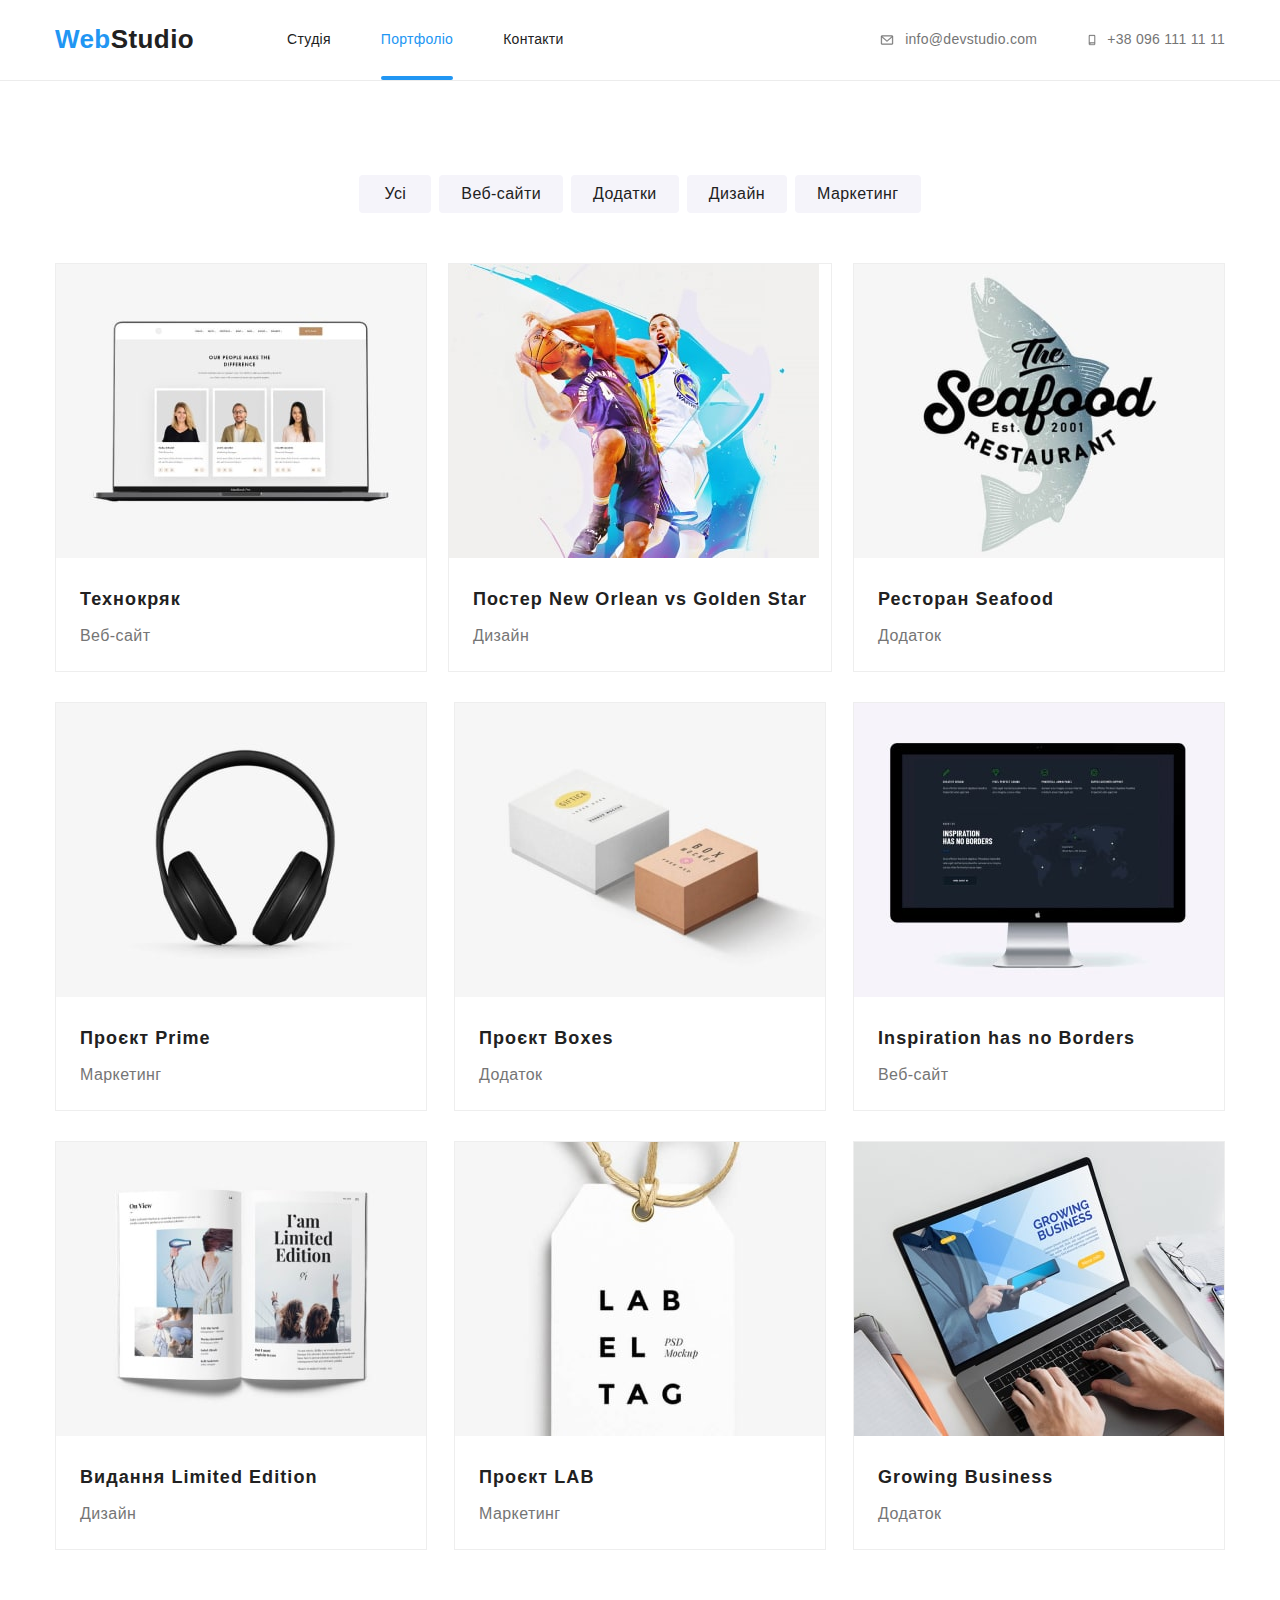
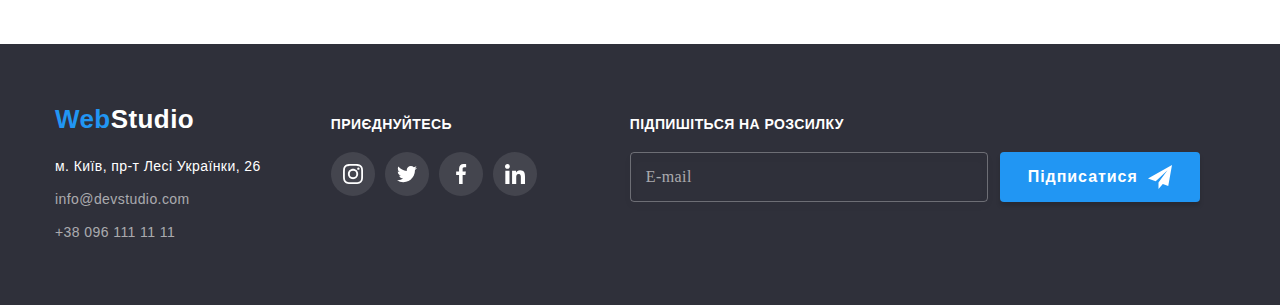
==== portfolio.html @ a76e3352 "start" ====
<!DOCTYPE html>
<html lang="uk">
  <head>
    <meta charset="UTF-8" />
    <meta http-equiv="X-UA-Compatible" content="IE=edge" />
    <meta name="viewport" content="width=device-width, initial-scale=1.0" />
    <title>Портфоліо</title>
    <link
      rel="stylesheet"
      href="https://fonts.google.com/share?selection.family=Raleway:wght@700%7CRoboto:wght@400;500;700;900"
    />
    <link
      rel="stylesheet"
      href="https://cdnjs.cloudflare.com/ajax/libs/modern-normalize/1.1.0/modern-normalize.min.css"
    />
    <link rel="stylesheet" href="./css/styles.css" />
  </head>

  <body>
    <header class="section">
      <div class="container header">
        <nav>
          <a class="link logo" href="./index.html"
            ><span class="blue-logo">Web</span><span class="black-logo">Studio</span></a
          >
          <ul class="list">
            <li class="item"><a class="link" href="./index.html">Студія</a></li>
            <li class="item"><a class="link current" href="./portfolio.html">Портфоліо</a></li>
            <li class="item"><a class="link" href="">Контакти</a></li>
          </ul>
        </nav>
        <ul class="list contacts">
          <li class="item">
            <a class="link nav-contacts" href="mailto:info@devstudio.com">
              <svg class="nav-contacts-icon-email">
                <use href="./images/icons.svg#icon-envelope"></use></svg
              >info@devstudio.com</a
            >
          </li>
          <li class="item">
            <a class="link nav-contacts" href="tel:+380961111111">
              <svg class="nav-contacts-icon-phone">
                <use href="./images/icons.svg#icon-smartphone"></use></svg
              >+38 096 111 11 11</a
            >
          </li>
        </ul>
      </div>
    </header>
    <main>
      <section class="section">
        <div class="container">
          <h1 class="visially-hidden">Приклади робіт</h1>
          <ul class="list buttons">
            <li class="portfolio-item"><button class="btn common" type="button">Усі</button></li>
            <li class="portfolio-item"><button class="btn" type="button">Веб-сайти</button></li>
            <li class="portfolio-item"><button class="btn" type="button">Додатки</button></li>
            <li class="portfolio-item"><button class="btn" type="button">Дизайн</button></li>
            <li class="portfolio-item"><button class="btn" type="button">Маркетинг</button></li>
          </ul>
          <ul class="list portfolio">
            <li class="portfolio-item">
              <a class="portfolio-link" href="">
                <div class="portfolio-thumb">
                  <img
                    class="portfolio-img"
                    src="./images/portfolio/img1.jpg"
                    alt="Технокряк"
                    width="370"
                  />
                  <div class="portfolio-overlay">
                    <p>
                      Ресурс пропонує комплексні пропозиції з різним рівнем функціоналу та сервісів.
                      Все це дозволить відвідувачу отримати вичерпні відомості про компанію чи
                      приватну особу.
                    </p>
                  </div>
                </div>
                <h2 class="portfolio-title">Технокряк</h2>
                <p class="portfolio-text">Веб-сайт</p>
              </a>
            </li>
            <li class="portfolio-item">
              <a class="portfolio-link" href="">
                <div class="portfolio-thumb">
                  <img
                    class="portfolio-img"
                    src="./images/portfolio/img2.jpg"
                    alt="Постер New Orlean vs Golden Star"
                    width="370"
                  />
                  <div class="portfolio-overlay">
                    <p>
                      Ресурс пропонує комплексні пропозиції з різним рівнем функціоналу та сервісів.
                      Все це дозволить відвідувачу отримати вичерпні відомості про компанію чи
                      приватну особу.
                    </p>
                  </div>
                </div>
                <h2 class="portfolio-title">Постер New Orlean vs Golden Star</h2>
                <p class="portfolio-text">Дизайн</p>
              </a>
            </li>
            <li class="portfolio-item">
              <a class="portfolio-link" href="">
                <div class="portfolio-thumb">
                  <img
                    class="portfolio-img"
                    src="./images/portfolio/img3.jpg"
                    alt="Ресторан Seafood"
                    width="370"
                  />
                  <div class="portfolio-overlay">
                    <p>
                      Ресурс пропонує комплексні пропозиції з різним рівнем функціоналу та сервісів.
                      Все це дозволить відвідувачу отримати вичерпні відомості про компанію чи
                      приватну особу.
                    </p>
                  </div>
                </div>
                <h2 class="portfolio-title">Ресторан Seafood</h2>
                <p class="portfolio-text">Додаток</p>
              </a>
            </li>
            <li class="portfolio-item">
              <a class="portfolio-link" href="">
                <div class="portfolio-thumb">
                  <img
                    class="portfolio-img"
                    src="./images/portfolio/img4.jpg"
                    alt="Проєкт Prime"
                    width="370"
                  />
                  <div class="portfolio-overlay">
                    <p>
                      Ресурс пропонує комплексні пропозиції з різним рівнем функціоналу та сервісів.
                      Все це дозволить відвідувачу отримати вичерпні відомості про компанію чи
                      приватну особу.
                    </p>
                  </div>
                </div>
                <h2 class="portfolio-title">Проєкт Prime</h2>
                <p class="portfolio-text">Маркетинг</p>
              </a>
            </li>
            <li class="portfolio-item">
              <a class="portfolio-link" href="">
                <div class="portfolio-thumb">
                  <img
                    class="portfolio-img"
                    src="./images/portfolio/img5.jpg"
                    alt="Проєкт Boxes"
                    width="370"
                  />
                  <div class="portfolio-overlay">
                    <p>
                      Ресурс пропонує комплексні пропозиції з різним рівнем функціоналу та сервісів.
                      Все це дозволить відвідувачу отримати вичерпні відомості про компанію чи
                      приватну особу.
                    </p>
                  </div>
                </div>
                <h2 class="portfolio-title">Проєкт Boxes</h2>
                <p class="portfolio-text">Додаток</p>
              </a>
            </li>
            <li class="portfolio-item">
              <a class="portfolio-link" href="">
                <div class="portfolio-thumb">
                  <img
                    class="portfolio-img"
                    src="./images/portfolio/img6.jpg"
                    alt="Inspiration has no Borders"
                    width="370"
                  />
                  <div class="portfolio-overlay">
                    <p>
                      Ресурс пропонує комплексні пропозиції з різним рівнем функціоналу та сервісів.
                      Все це дозволить відвідувачу отримати вичерпні відомості про компанію чи
                      приватну особу.
                    </p>
                  </div>
                </div>
                <h2 class="portfolio-title">Inspiration has no Borders</h2>
                <p class="portfolio-text">Веб-сайт</p>
              </a>
            </li>
            <li class="portfolio-item">
              <a class="portfolio-link" href="">
                <div class="portfolio-thumb">
                  <img
                    src="./images/portfolio/img7.jpg"
                    alt="Видання Limited Edition"
                    width="370"
                  />
                  <div class="portfolio-overlay">
                    <p>
                      Ресурс пропонує комплексні пропозиції з різним рівнем функціоналу та сервісів.
                      Все це дозволить відвідувачу отримати вичерпні відомості про компанію чи
                      приватну особу.
                    </p>
                  </div>
                </div>
                <h2 class="portfolio-title">Видання Limited Edition</h2>
                <p class="portfolio-text">Дизайн</p>
              </a>
            </li>
            <li class="portfolio-item">
              <a class="portfolio-link" href="">
                <div class="portfolio-thumb">
                  <img src="./images/portfolio/img8.jpg" alt="Проєкт LAB" width="370" />
                  <div class="portfolio-overlay">
                    <p>
                      Ресурс пропонує комплексні пропозиції з різним рівнем функціоналу та сервісів.
                      Все це дозволить відвідувачу отримати вичерпні відомості про компанію чи
                      приватну особу.
                    </p>
                  </div>
                </div>
                <h2 class="portfolio-title">Проєкт LAB</h2>
                <p class="portfolio-text">Маркетинг</p>
              </a>
            </li>
            <li class="portfolio-item">
              <a class="portfolio-link" href="">
                <div class="portfolio-thumb">
                  <img src="./images/portfolio/img9.jpg" alt="Growing Business" width="370" />
                  <div class="portfolio-overlay">
                    <p>
                      Ресурс пропонує комплексні пропозиції з різним рівнем функціоналу та сервісів.
                      Все це дозволить відвідувачу отримати вичерпні відомості про компанію чи
                      приватну особу.
                    </p>
                  </div>
                </div>
                <h2 class="portfolio-title">Growing Business</h2>
                <p class="portfolio-text">Додаток</p>
              </a>
            </li>
          </ul>
        </div>
      </section>
    </main>
    <footer class="section">
      <div class="container">
        <div class="footer-contacts">
          <a class="link logo footer" href="./index.html"
            ><span class="blue-logo">Web</span><span class="white-logo">Studio</span></a
          >
          <address>
            <ul>
              <li>
                <a
                  class="link foot-adress"
                  href="https://goo.gl/maps/WLWmXLNbsvmNYWDa7"
                  target="_blank"
                  rel="noreferrer noopener nofollow"
                >
                  м. Київ, пр-т Лесі Українки, 26</a
                >
              </li>
              <li>
                <a class="link foot-contacts" href="mailto:info@devstudio.com"
                  >info@devstudio.com</a
                >
              </li>
              <li><a class="link foot-contacts" href="tel:+380961111111">+38 096 111 11 11</a></li>
            </ul>
          </address>
        </div>
        <div class="footer-social-list-links">
          <p>приєднуйтесь</p>
          <ul class="social-list-links">
            <li class="social-item">
              <a class="social-link" href="">
                <svg class="social-link-svg">
                  <use href="./images/icons.svg#icon-instagram"></use>
                </svg>
              </a>
            </li>
            <li class="social-item">
              <a class="social-link" href="">
                <svg class="social-link-svg">
                  <use href="./images/icons.svg#icon-twitter"></use>
                </svg>
              </a>
            </li>
            <li class="social-item">
              <a class="social-link" href="">
                <svg class="social-link-svg">
                  <use href="./images/icons.svg#icon-facebook"></use>
                </svg>
              </a>
            </li>
            <li class="social-item">
              <a class="social-link" href="">
                <svg class="social-link-svg">
                  <use href="./images/icons.svg#icon-linkedin"></use>
                </svg>
              </a>
            </li>
          </ul>
        </div>
        <form class="form-mailing" autocomplete="off">
          <p>Підпишіться на розсилку</p>
          <div class="mailing-thumb">
            <div class="field-mailing">
              <input type="email" name="mailing" id="mailing" required />
              <label for="mailing">E-mail</label>
            </div>
            <button class="hero-btn form-btn" type="submit">
              Підписатися
              <svg class="mailing-svg">
                <use href="./images/icons.svg#icon-form-send"></use>
              </svg>
            </button>
          </div>
        </form>
      </div>
    </footer>
  </body>
</html>
---- css/styles.css ----
:root {
  --main-color: #757575;
  --accent-color: #2196f3;
  --header-color: #212121;
  --white-color: #ffffff;
  --background-btn: #f5f4fa;
  --background-section: #2f303a;
  --footer-text: rgba(255, 255, 255, 0.6);
  --social-link-color: #afb1b8;
  --timing-function: cubic-bezier(0.4, 0, 0.2, 1);
}
/* GENERAL */
body {
  font-family: 'Roboto', sans-serif;
  font-size: 14px;
  letter-spacing: 0.03em;
  color: var(--main-color);
  background-color: var(--white-color);
}

h1,
h2,
h3,
h4,
h5,
h6,
p,
ul {
  margin: 0;
  padding: 0;
}
.section {
  padding: 94px 0px;
}

header.section {
  padding-top: 0;
  padding-bottom: 0;
}
.hero.section {
  padding-top: 200px;
  padding-bottom: 200px;
}
footer.section {
  padding-top: 60px;
  padding-bottom: 60px;
}
header {
  border-bottom: 1px solid #ececec;
}

.container {
  width: 1200px;
  margin-top: 0;
  margin-bottom: 0;
  margin-left: auto;
  margin-right: auto;
  padding: 0 15px;
}

nav {
  display: flex;
  align-items: center;
}

.container.header {
  display: flex;
}
.link {
  display: block;

  text-decoration: none;
  font-weight: 500;
  font-size: inherit;
  line-height: 1.14;
  letter-spacing: 0.02em;

  color: var(--header-color);
  transition: color 250ms var(--timing-function);
}
.link.nav-contacts {
  display: flex;
  align-items: center;

  color: inherit;
}

.nav-contacts-icon-email,
.nav-contacts-icon-phone {
  margin-right: 10px;

  stroke: currentColor;
}

.nav-contacts-icon-email {
  width: 16px;
  height: 12px;

  fill: currentColor;
}
.nav-contacts-icon-phone {
  width: 10px;
  height: 16px;

  fill: currentColor;
}

.link:hover,
.link:focus,
.current {
  color: var(--accent-color);
}
.current {
  position: relative;
}

.current::after {
  content: '';

  position: absolute;
  top: 275%;
  left: 0;

  width: 100%;
  height: 4px;

  border-radius: 2px;
  background: currentColor;
}

.logo {
  margin-right: 93px;

  font-family: 'Raleway', sans-serif;
  font-style: normal;
  font-weight: 700;
  font-size: 26px;
  line-height: 1.19;
  letter-spacing: inherit;
}
.blue-logo {
  color: var(--accent-color);
}
.black-logo {
  color: var(--header-color);
}
.white-logo {
  color: var(--white-color);
}

ul {
  list-style: none;
}
.list {
  display: flex;
  justify-content: space-between;
  align-items: center;
}
/* Footer */
.foot-adress {
  margin-bottom: 9px;

  font-weight: inherit;
  line-height: 1.71;
  letter-spacing: inherit;
  color: var(--white-color);
}
.foot-contacts {
  font-weight: inherit;
  line-height: 1.71;
  letter-spacing: inherit;
  color: var(--footer-text);
}
.container .link.logo {
  margin-top: 24px;
  margin-bottom: 25px;
}
address {
  font-style: normal;
}

address li:not(:last-child) {
  margin-bottom: 9px;
}
footer.section {
  background-color: var(--background-section);
}
footer .container {
  display: flex;
}
.footer-contacts {
  margin-right: 70px;
}
.link.logo.footer {
  margin: 0px 0px 20px;
}
.footer-social-list-links {
  margin-right: 93px;
}

.footer-social-list-links > p,
.form-mailing > p {
  margin-top: 12px;
  margin-bottom: 20px;

  font-weight: 700;
  line-height: calc(16 / 14);
  text-transform: uppercase;
  color: var(--white-color);
}
.social-list-links {
  display: inline-flex;
  justify-content: space-between;

  width: 206px;
  height: 44px;
}
.social-link {
  display: flex;
  justify-content: center;
  align-items: center;

  width: 44px;
  height: 44px;

  color: var(--social-link-color);
  background-color: rgba(255, 255, 255, 0.1);
  border-radius: 50%;

  transition: color 250ms var(--timing-function), background-color 250ms var(--timing-function);
}
.social-link:hover,
.social-link:focus {
  background-color: var(--accent-color);
  color: var(--white-color);
}

.social-link:not(:last-child()) {
  margin-right: 10px;
}
.social-link-svg {
  width: 20px;
  height: 20px;

  fill: currentColor;
}

footer .social-link-svg {
  fill: var(--white-color);
}

.mailing-thumb {
  display: flex;
  align-items: center;
}

.field-mailing {
  display: inline-block;
  position: relative;

  margin-right: 12px;
}
.field-mailing input {
  width: 358px;
  height: 50px;

  padding-left: 16px;

  color: var(--white-color);
  background-color: inherit;
  border: 1px solid rgba(255, 255, 255, 0.3);
  outline: transparent;
  filter: drop-shadow(0px 4px 4px rgba(0, 0, 0, 0.15));
  border-radius: 4px;
}

.field-mailing label {
  display: inline-block;

  position: absolute;
  top: 50%;
  left: 16px;
  transform: translateY(-50%);
  transition: transform 250ms var(--timing-function);

  font-family: 'Roboto';
  font-size: 16px;
  line-height: calc(20 / 16);

  color: var(--footer-text);
}
.mailing-svg {
  width: 24px;
  height: 24px;
  margin-left: 10px;
}

.field-mailing input:focus + label {
  transform: translate(-70px, -50%);
}

/* Studio */

.list > .item:not(:last-child) {
  margin-right: 50px;
}

.list.contacts {
  margin-left: auto;
}
.list.peculiarities,
.list.our-team {
  align-items: flex-start;
  gap: 30px;
}

.hero h1 {
  margin-bottom: 30px;

  font-weight: 900;
  font-size: 44px;
  line-height: 1.36;
  letter-spacing: 0.06em;
  text-align: center;
  text-transform: uppercase;

  color: var(--white-color);
}
.hero.section {
  background-image: linear-gradient(to bottom, rgba(47, 48, 58, 0.4), rgba(47, 48, 58, 0.4)),
    url(../images/hero-img.jpg);
  background-repeat: no-repeat;
  background-position: center;
  background-size: 1600px;
  background-color: #c4c4c4;
}
.hero-btn {
  display: block;

  width: 216px;
  height: 50px;
  border-radius: 4px;
  margin-left: auto;
  margin-right: auto;

  font-family: inherit;
  font-weight: 700;
  font-size: 16px;
  line-height: 1.88;
  text-align: center;
  letter-spacing: 0.06em;
  color: var(--white-color);
  background-color: var(--accent-color);
  border: transparent;
  box-shadow: 0px 4px 4px rgba(0, 0, 0, 0.15);

  transition: background-color 250ms var(--timing-function), box-shadow 250ms var(--timing-function);
}
.hero-btn:active,
.hero-btn:hover,
.hero-btn:focus {
  background-color: #188ce8;
  box-shadow: 0px 4px 4px rgba(0, 0, 0, 0.15);
  border-radius: 4px;

  cursor: pointer;
}

.hero-btn.form-btn {
  width: 200px;
}

.form-btn {
  display: flex;
  justify-content: center;
  align-items: center;
}

.visially-hidden {
  position: absolute;
  white-space: nowrap;
  width: 1px;
  height: 1px;
  overflow: hidden;
  border: 0;
  padding: 0;
  clip: rect(0 0 0 0);
  clip-path: inset(50%);
  margin: -1px;
}

.peculiarities-thumb {
  display: flex;
  justify-content: center;
  align-items: center;

  width: 270px;
  height: 120px;
  margin-bottom: 30px;

  background-color: var(--background-btn);
  border-radius: 4px;
}

.peculiarities-svg {
  width: 70px;
  height: 70px;
}

.peculiarities h3 {
  margin-bottom: 10px;

  font-size: inherit;
  font-weight: 700;
  line-height: 1.14;
  color: var(--header-color);
}

.peculiarities p {
  line-height: 1.71;
}
.section.our-mission {
  padding-top: 0;
}
.our-mission-thumb {
  position: relative;
}
.our-mission-text {
  position: absolute;
  left: 0;
  bottom: 0;

  width: 370px;
  padding: 27px 0px;

  font-weight: 700;
  line-height: calc(16 / 14);
  text-align: center;
  text-transform: uppercase;

  color: var(--white-color);
  background: rgba(47, 48, 58, 0.8);
}
h2.title {
  margin-bottom: 50px;

  font-size: 36px;
  line-height: 1.17;
  text-align: center;
  color: var(--header-color);
}
.our-team img {
  margin-bottom: 30px;
}
.our-team h3 {
  margin-bottom: 10px;

  font-weight: 500;
  font-size: 16px;
  line-height: 1.19;
  text-align: center;
  color: var(--header-color);
}
.our-team p {
  margin-bottom: 16px;

  font-size: 16px;
  line-height: 1.19;
  text-align: center;
}
.our-team .social-list-links {
  margin: 0 32px 30px;
}

.our-team-item {
  box-shadow: 0px 1px 3px rgba(0, 0, 0, 0.12), 0px 1px 1px rgba(0, 0, 0, 0.14),
    0px 2px 1px rgba(0, 0, 0, 0.2);
  border-radius: 0px 0px 4px 4px;
}

.client-list-links {
  display: flex;
  justify-content: space-between;
  align-items: center;
}
.client-link {
  display: flex;
  justify-content: center;
  align-items: center;

  width: 170px;
  height: 92px;

  color: var(--social-link-color);
  transition: color 250ms var(--timing-function);
  border: 1px solid var(--social-link-color);
  border-radius: 4px;
}
.client-link:hover,
.client-link:focus {
  border-color: var(--accent-color);
  color: var(--accent-color);
}

.client-link-svg {
  width: 106px;
  height: 60px;

  fill: currentColor;
}

/* Portfolio */

.portfolio-title {
  margin-left: 24px;
  margin-right: 24px;
  margin-bottom: 4px;

  font-size: 18px;
  line-height: 2;
  letter-spacing: 0.06em;
  color: var(--header-color);
}
.portfolio-text {
  margin-left: 24px;
  margin-right: 24px;

  font-size: 16px;
  line-height: 1.88;

  color: var(--main-color);
}
.list.buttons {
  justify-content: center;

  margin-bottom: 50px;
}
.list.buttons > .portfolio-item:not(:last-child) {
  margin-right: 8px;
}
.btn {
  padding: 6px 22px;

  font-family: inherit;
  font-weight: 500;
  font-size: 16px;
  line-height: 1.62;
  text-align: center;
  letter-spacing: inherit;
  color: var(--header-color);
  background-color: var(--background-btn);
  border-radius: 4px;
  border: transparent;

  transition: color 250ms var(--timing-function), background-color 250ms var(--timing-function);
}
.btn.common {
  padding-left: 25px;
  padding-right: 25px;
}
.btn:focus,
.btn:hover,
.btn:active {
  cursor: pointer;

  color: var(--white-color);
  background-color: var(--accent-color);
  box-shadow: 0px 3px 1px rgba(0, 0, 0, 0.1), 0px 1px 2px rgba(0, 0, 0, 0.08),
    0px 2px 2px rgba(0, 0, 0, 0.12);
}
.list.portfolio {
  flex-wrap: wrap;
}
.list.portfolio .portfolio-item {
  margin-bottom: 30px;
}
.list.portfolio > .portfolio-item:nth-child(n + 7) {
  margin-bottom: 0px;
}
.portfolio-link:hover,
.portfolio-link:focus {
  animation: portfolio-link-hover 250ms var(--timing-function) forwards;
}

.portfolio-link:focus .portfolio-overlay,
.portfolio-link:hover .portfolio-overlay {
  transform: translateY(0);
}

.portfolio-link {
  display: block;
  overflow: hidden;

  padding-bottom: 20px;

  text-decoration: none;
  border: 1px solid #eeeeee;
}
.portfolio-thumb {
  position: relative;
  margin-bottom: 20px;
}

.portfolio-overlay {
  position: absolute;
  top: 0;
  left: 0;

  width: 100%;
  height: 100%;

  transform: translateY(150%);
  transition: transform 250ms var(--timing-function);

  background: rgba(33, 150, 243, 0.9);
}

.portfolio-overlay > p {
  padding: 63px 24px;

  font-size: 18px;
  line-height: 1.56;

  color: var(--white-color);
}
/* Modal */
.backdrop {
  position: fixed;
  top: 0;
  left: 0;
  width: 100vw;
  height: 100vh;
  opacity: 1;

  translate: opacity 250 ms var(--timing-function);

  background: rgba(0, 0, 0, 0.2);
}
.backdrop.is-hidden {
  visibility: hidden;
  opacity: 0;
  pointer-events: none;
}

.backdrop.is-hidden .modal {
  opacity: 0;
  transform: translate(-50%, -50%) scale(0.9);
}
.modal {
  position: absolute;
  top: 50%;
  left: 50%;
  opacity: 1;
  transform: translate(-50%, -50%) scale(1);
  transition: transform 250ms var(--timing-function), opacity 250ms var(--timing-function);

  min-width: 528px;
  min-height: 581px;
  padding-top: 34px;
  padding-bottom: 46px;

  background: var(--white-color);
  box-shadow: 0px 1px 3px rgba(0, 0, 0, 0.12), 0px 1px 1px rgba(0, 0, 0, 0.14),
    0px 2px 1px rgba(0, 0, 0, 0.2);
  border-radius: 4px;
}
.modal-close-btn {
  position: absolute;
  top: 8px;
  right: 8px;

  display: flex;
  align-items: center;

  width: 30px;
  height: 30px;
  background-color: transparent;
  border: none;
  cursor: pointer;
  outline: transparent;
  transition: stroke 250ms var(--timing-function);
}
.modal-close-btn:hover .close-btn-svg,
.modal-close-btn:focus .close-btn-svg {
  stroke: var(--accent-color);
}
.modal p {
  margin-bottom: 12px;

  font-weight: 700;
  font-size: 20px;
  line-height: calc(23 / 20);
  text-align: center;

  color: var(--header-color);
}
.close-btn-svg {
  width: 30px;
  height: 30px;

  fill: transparent;
}

.inputs {
  width: 448px;
  margin: 0 40px 20px;
}

.inputs-field label {
  display: block;

  margin-bottom: 4px;

  font-weight: 400;
  font-size: 12px;
  line-height: calc(14 / 12);

  letter-spacing: 0.01em;

  color: var(--main-color);
}

.inputs-field {
  position: relative;
}

.inputs-field input,
.inputs-field textarea {
  display: block;

  width: 448px;
  height: 40px;
  margin-bottom: 10px;
  padding-left: 42px;

  border: 1px solid rgba(33, 33, 33, 0.2);
  border-radius: 4px;
  outline: none;

  transition: border 250ms var(--timing-function), box-shadow 250ms var(--timing-function);
}

.inputs-field input:focus,
.inputs-field textarea:focus {
  border-color: var(--accent-color);
  box-shadow: 0px 4px 4px rgba(0, 0, 0, 0.15);
}

.inputs-field input:focus + .input-svg {
  fill: var(--accent-color);
}
.input-svg {
  display: inline-block;
  position: absolute;
  top: 28px;
  left: 12px;

  width: 18px;
  height: 18px;
  transition: fill 250ms var(--timing-function);
}
.inputs-field textarea {
  resize: none;
  height: 120px;

  padding: 12px 16px;
  margin-bottom: 20px;

  font-size: 12px;
  line-height: calc(14 / 12);
  letter-spacing: 0.01em;
}

textarea::placeholder {
  color: rgba(117, 117, 117, 0.5);
}

.agreement-field {
  display: flex;
  align-items: center;

  position: relative;
  margin-left: auto;
  margin-right: auto;

  width: 425px;
  margin: 0 auto 30px;
}

.agreement-field label {
  margin-left: 24px;

  line-height: calc(24 / 14);

  color: var(--main-color);
}
.accept,
.no-accept {
  display: inline-block;

  position: absolute;

  top: 50%;
  left: 0;
  width: 16px;
  height: 15px;
  transform: translateY(-50%);
}

.accept {
  opacity: 0;
  transition: opacity 250ms var(--timing-function);
}
.no-accept {
  opacity: 1;
  transition: opacity 250ms var(--timing-function);
}
.agreement-field input:checked ~ .accept {
  opacity: 1;
}
.agreement-field input:checked ~ .no-accept {
  opacity: 0;
}

.agreement-link {
  color: var(--accent-color);
}

@keyframes portfolio-link-hover {
  from {
    box-shadow: 0px 1px 1px rgba(0, 0, 0, 0.12) ж;
  }
  50% {
    box-shadow: 0px 1px 1px rgba(0, 0, 0, 0.12), 0px 4px 4px rgba(0, 0, 0, 0.06);
  }
  to {
    box-shadow: 0px 1px 1px rgba(0, 0, 0, 0.12), 0px 4px 4px rgba(0, 0, 0, 0.06),
      1px 4px 6px rgba(0, 0, 0, 0.16);
  }
}
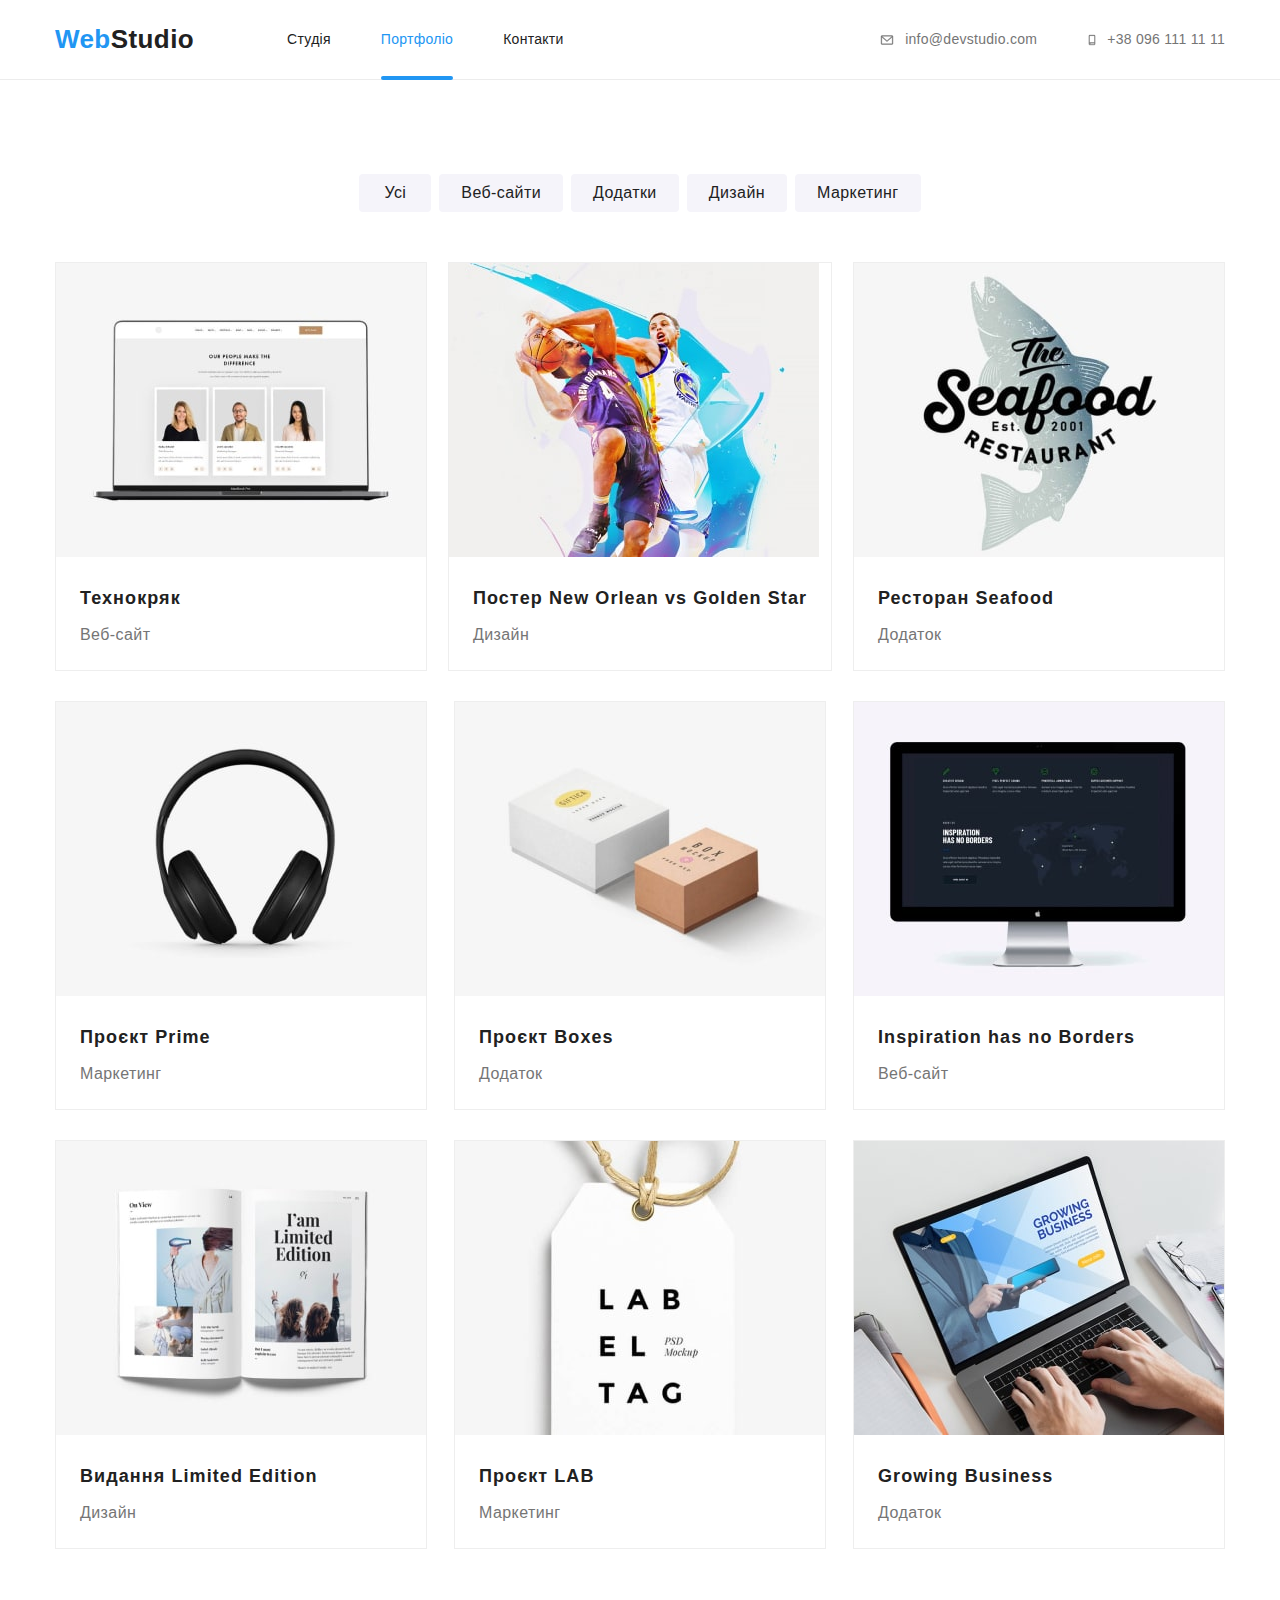
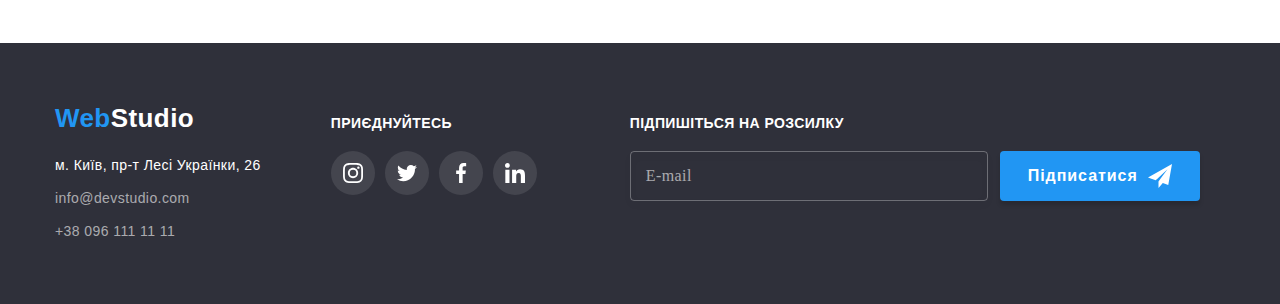
==== commit 093c462b: "portfolio completed BEM" ====
--- a/portfolio.html
+++ b/portfolio.html
@@ -1,322 +1,275 @@
 <!DOCTYPE html>
 <html lang="uk">
-  <head>
-    <meta charset="UTF-8" />
-    <meta http-equiv="X-UA-Compatible" content="IE=edge" />
-    <meta name="viewport" content="width=device-width, initial-scale=1.0" />
-    <title>Портфоліо</title>
-    <link
-      rel="stylesheet"
-      href="https://fonts.google.com/share?selection.family=Raleway:wght@700%7CRoboto:wght@400;500;700;900"
-    />
-    <link
-      rel="stylesheet"
-      href="https://cdnjs.cloudflare.com/ajax/libs/modern-normalize/1.1.0/modern-normalize.min.css"
-    />
-    <link rel="stylesheet" href="./css/styles.css" />
-  </head>
 
-  <body>
-    <header class="section">
-      <div class="container header">
-        <nav>
-          <a class="link logo" href="./index.html"
-            ><span class="blue-logo">Web</span><span class="black-logo">Studio</span></a
-          >
-          <ul class="list">
-            <li class="item"><a class="link" href="./index.html">Студія</a></li>
-            <li class="item"><a class="link current" href="./portfolio.html">Портфоліо</a></li>
-            <li class="item"><a class="link" href="">Контакти</a></li>
+<head>
+  <meta charset="UTF-8" />
+  <meta http-equiv="X-UA-Compatible" content="IE=edge" />
+  <meta name="viewport" content="width=device-width, initial-scale=1.0" />
+  <title>Портфоліо</title>
+  <link rel="stylesheet"
+    href="https://fonts.google.com/share?selection.family=Raleway:wght@700%7CRoboto:wght@400;500;700;900" />
+  <link rel="stylesheet"
+    href="https://cdnjs.cloudflare.com/ajax/libs/modern-normalize/1.1.0/modern-normalize.min.css" />
+  <link rel="stylesheet" href="./css/styles.css" />
+</head>
+
+<body>
+  <header class="section__header">
+    <div class="container container_header">
+      <nav>
+        <a class="link logo logo--margins-header" href="./index.html"><span class="logo--blue">Web</span><span
+            class="logo--black">Studio</span></a>
+        <ul class="list">
+          <li class="list__item"><a class="link" href="./index.html">Студія</a></li>
+          <li class="list__item"><a class="link link--current" href="./portfolio.html">Портфоліо</a></li>
+          <li class="list__item"><a class="link" href="">Контакти</a></li>
+        </ul>
+      </nav>
+      <ul class="list contacts__list">
+        <li class="list__item">
+          <a class="link link__nav-contacts" href="mailto:info@devstudio.com">
+            <svg class="link__icon-email">
+              <use href="./images/icons.svg#icon-envelope"></use>
+            </svg>info@devstudio.com</a>
+        </li>
+        <li class="list__item">
+          <a class="link link__nav-contacts" href="tel:+380961111111">
+            <svg class="link__icon-phone">
+              <use href="./images/icons.svg#icon-smartphone"></use>
+            </svg>+38 096 111 11 11</a>
+        </li>
+      </ul>
+    </div>
+  </header>
+  <main>
+    <section class="section">
+      <div class="container">
+        <h1 class="visially-hidden">Приклади робіт</h1>
+        <ul class="list portfolio-btns">
+          <li class="portfolio-btns__item"><button class="btn btn--common" type="button">Усі</button></li>
+          <li class="portfolio-btns__item"><button class="btn" type="button">Веб-сайти</button></li>
+          <li class="portfolio-btns__item"><button class="btn" type="button">Додатки</button></li>
+          <li class="portfolio-btns__item"><button class="btn" type="button">Дизайн</button></li>
+          <li class="portfolio-btns__item"><button class="btn" type="button">Маркетинг</button></li>
+        </ul>
+        <ul class="list portfolio">
+          <li class="portfolio__item">
+            <a class="portfolio__link" href="">
+              <div class="portfolio__thumb">
+                <img src="./images/portfolio/img1.jpg" alt="Технокряк" width="370" />
+                <div class="portfolio__overlay">
+                  <p class="portfolio__overlay-text">
+                    Ресурс пропонує комплексні пропозиції з різним рівнем функціоналу та сервісів.
+                    Все це дозволить відвідувачу отримати вичерпні відомості про компанію чи
+                    приватну особу.
+                  </p>
+                </div>
+              </div>
+              <h2 class="portfolio__title">Технокряк</h2>
+              <p class="portfolio__text">Веб-сайт</p>
+            </a>
+          </li>
+          <li class="portfolio__item">
+            <a class="portfolio__link" href="">
+              <div class="portfolio__thumb">
+                <img src="./images/portfolio/img2.jpg" alt="Постер New Orlean vs Golden Star" width="370" />
+                <div class="portfolio__overlay">
+                  <p class="portfolio__overlay-text">
+                    Ресурс пропонує комплексні пропозиції з різним рівнем функціоналу та сервісів.
+                    Все це дозволить відвідувачу отримати вичерпні відомості про компанію чи
+                    приватну особу.
+                  </p>
+                </div>
+              </div>
+              <h2 class="portfolio__title">Постер New Orlean vs Golden Star</h2>
+              <p class="portfolio__text">Дизайн</p>
+            </a>
+          </li>
+          <li class="portfolio__item">
+            <a class="portfolio__link" href="">
+              <div class="portfolio__thumb">
+                <img src="./images/portfolio/img3.jpg" alt="Ресторан Seafood" width="370" />
+                <div class="portfolio__overlay">
+                  <p class="portfolio__overlay-text">
+                    Ресурс пропонує комплексні пропозиції з різним рівнем функціоналу та сервісів.
+                    Все це дозволить відвідувачу отримати вичерпні відомості про компанію чи
+                    приватну особу.
+                  </p>
+                </div>
+              </div>
+              <h2 class="portfolio__title">Ресторан Seafood</h2>
+              <p class="portfolio__text">Додаток</p>
+            </a>
+          </li>
+          <li class="portfolio__item">
+            <a class="portfolio__link" href="">
+              <div class="portfolio__thumb">
+                <img src="./images/portfolio/img4.jpg" alt="Проєкт Prime" width="370" />
+                <div class="portfolio__overlay">
+                  <p class="portfolio__overlay-text">
+                    Ресурс пропонує комплексні пропозиції з різним рівнем функціоналу та сервісів.
+                    Все це дозволить відвідувачу отримати вичерпні відомості про компанію чи
+                    приватну особу.
+                  </p>
+                </div>
+              </div>
+              <h2 class="portfolio__title">Проєкт Prime</h2>
+              <p class="portfolio__text">Маркетинг</p>
+            </a>
+          </li>
+          <li class="portfolio__item">
+            <a class="portfolio__link" href="">
+              <div class="portfolio__thumb">
+                <img src="./images/portfolio/img5.jpg" alt="Проєкт Boxes" width="370" />
+                <div class="portfolio__overlay">
+                  <p class="portfolio__overlay-text">
+                    Ресурс пропонує комплексні пропозиції з різним рівнем функціоналу та сервісів.
+                    Все це дозволить відвідувачу отримати вичерпні відомості про компанію чи
+                    приватну особу.
+                  </p>
+                </div>
+              </div>
+              <h2 class="portfolio__title">Проєкт Boxes</h2>
+              <p class="portfolio__text">Додаток</p>
+            </a>
+          </li>
+          <li class="portfolio__item">
+            <a class="portfolio__link" href="">
+              <div class="portfolio__thumb">
+                <img src="./images/portfolio/img6.jpg" alt="Inspiration has no Borders" width="370" />
+                <div class="portfolio__overlay">
+                  <p class="portfolio__overlay-text">
+                    Ресурс пропонує комплексні пропозиції з різним рівнем функціоналу та сервісів.
+                    Все це дозволить відвідувачу отримати вичерпні відомості про компанію чи
+                    приватну особу.
+                  </p>
+                </div>
+              </div>
+              <h2 class="portfolio__title">Inspiration has no Borders</h2>
+              <p class="portfolio__text">Веб-сайт</p>
+            </a>
+          </li>
+          <li class="portfolio__item">
+            <a class="portfolio__link" href="">
+              <div class="portfolio__thumb">
+                <img src="./images/portfolio/img7.jpg" alt="Видання Limited Edition" width="370" />
+                <div class="portfolio__overlay">
+                  <p class="portfolio__overlay-text">
+                    Ресурс пропонує комплексні пропозиції з різним рівнем функціоналу та сервісів.
+                    Все це дозволить відвідувачу отримати вичерпні відомості про компанію чи
+                    приватну особу.
+                  </p>
+                </div>
+              </div>
+              <h2 class="portfolio__title">Видання Limited Edition</h2>
+              <p class="portfolio__text">Дизайн</p>
+            </a>
+          </li>
+          <li class="portfolio__item">
+            <a class="portfolio__link" href="">
+              <div class="portfolio__thumb">
+                <img src="./images/portfolio/img8.jpg" alt="Проєкт LAB" width="370" />
+                <div class="portfolio__overlay">
+                  <p class="portfolio__overlay-text">
+                    Ресурс пропонує комплексні пропозиції з різним рівнем функціоналу та сервісів.
+                    Все це дозволить відвідувачу отримати вичерпні відомості про компанію чи
+                    приватну особу.
+                  </p>
+                </div>
+              </div>
+              <h2 class="portfolio__title">Проєкт LAB</h2>
+              <p class="portfolio__text">Маркетинг</p>
+            </a>
+          </li>
+          <li class="portfolio__item">
+            <a class="portfolio__link" href="">
+              <div class="portfolio__thumb">
+                <img src="./images/portfolio/img9.jpg" alt="Growing Business" width="370" />
+                <div class="portfolio__overlay">
+                  <p class="portfolio__overlay-text">
+                    Ресурс пропонує комплексні пропозиції з різним рівнем функціоналу та сервісів.
+                    Все це дозволить відвідувачу отримати вичерпні відомості про компанію чи
+                    приватну особу.
+                  </p>
+                </div>
+              </div>
+              <h2 class="portfolio__title">Growing Business</h2>
+              <p class="portfolio__text">Додаток</p>
+            </a>
+          </li>
+        </ul>
+      </div>
+    </section>
+  </main>
+  <footer class="section">
+    <div class="container">
+      <div class="footer-contacts">
+        <a class="link logo logo--margins-footer" href="./index.html"><span class="logo--blue">Web</span><span
+            class="logo--white">Studio</span></a>
+        <address>
+          <ul class="address-list">
+            <li class="address-list__item">
+              <a class="link foot-adress" href="https://goo.gl/maps/WLWmXLNbsvmNYWDa7" target="_blank"
+                rel="noreferrer noopener nofollow">
+                м. Київ, пр-т Лесі Українки, 26</a>
+            </li>
+            <li class="address-list__item">
+              <a class="link address-list__contacts" href="mailto:info@devstudio.com">info@devstudio.com</a>
+            </li>
+            <li><a class="link address-list__contacts" href="tel:+380961111111">+38 096 111 11 11</a></li>
           </ul>
-        </nav>
-        <ul class="list contacts">
-          <li class="item">
-            <a class="link nav-contacts" href="mailto:info@devstudio.com">
-              <svg class="nav-contacts-icon-email">
-                <use href="./images/icons.svg#icon-envelope"></use></svg
-              >info@devstudio.com</a
-            >
-          </li>
-          <li class="item">
-            <a class="link nav-contacts" href="tel:+380961111111">
-              <svg class="nav-contacts-icon-phone">
-                <use href="./images/icons.svg#icon-smartphone"></use></svg
-              >+38 096 111 11 11</a
-            >
-          </li>
-        </ul>
+        </address>
       </div>
-    </header>
-    <main>
-      <section class="section">
-        <div class="container">
-          <h1 class="visially-hidden">Приклади робіт</h1>
-          <ul class="list buttons">
-            <li class="portfolio-item"><button class="btn common" type="button">Усі</button></li>
-            <li class="portfolio-item"><button class="btn" type="button">Веб-сайти</button></li>
-            <li class="portfolio-item"><button class="btn" type="button">Додатки</button></li>
-            <li class="portfolio-item"><button class="btn" type="button">Дизайн</button></li>
-            <li class="portfolio-item"><button class="btn" type="button">Маркетинг</button></li>
-          </ul>
-          <ul class="list portfolio">
-            <li class="portfolio-item">
-              <a class="portfolio-link" href="">
-                <div class="portfolio-thumb">
-                  <img
-                    class="portfolio-img"
-                    src="./images/portfolio/img1.jpg"
-                    alt="Технокряк"
-                    width="370"
-                  />
-                  <div class="portfolio-overlay">
-                    <p>
-                      Ресурс пропонує комплексні пропозиції з різним рівнем функціоналу та сервісів.
-                      Все це дозволить відвідувачу отримати вичерпні відомості про компанію чи
-                      приватну особу.
-                    </p>
-                  </div>
-                </div>
-                <h2 class="portfolio-title">Технокряк</h2>
-                <p class="portfolio-text">Веб-сайт</p>
-              </a>
-            </li>
-            <li class="portfolio-item">
-              <a class="portfolio-link" href="">
-                <div class="portfolio-thumb">
-                  <img
-                    class="portfolio-img"
-                    src="./images/portfolio/img2.jpg"
-                    alt="Постер New Orlean vs Golden Star"
-                    width="370"
-                  />
-                  <div class="portfolio-overlay">
-                    <p>
-                      Ресурс пропонує комплексні пропозиції з різним рівнем функціоналу та сервісів.
-                      Все це дозволить відвідувачу отримати вичерпні відомості про компанію чи
-                      приватну особу.
-                    </p>
-                  </div>
-                </div>
-                <h2 class="portfolio-title">Постер New Orlean vs Golden Star</h2>
-                <p class="portfolio-text">Дизайн</p>
-              </a>
-            </li>
-            <li class="portfolio-item">
-              <a class="portfolio-link" href="">
-                <div class="portfolio-thumb">
-                  <img
-                    class="portfolio-img"
-                    src="./images/portfolio/img3.jpg"
-                    alt="Ресторан Seafood"
-                    width="370"
-                  />
-                  <div class="portfolio-overlay">
-                    <p>
-                      Ресурс пропонує комплексні пропозиції з різним рівнем функціоналу та сервісів.
-                      Все це дозволить відвідувачу отримати вичерпні відомості про компанію чи
-                      приватну особу.
-                    </p>
-                  </div>
-                </div>
-                <h2 class="portfolio-title">Ресторан Seafood</h2>
-                <p class="portfolio-text">Додаток</p>
-              </a>
-            </li>
-            <li class="portfolio-item">
-              <a class="portfolio-link" href="">
-                <div class="portfolio-thumb">
-                  <img
-                    class="portfolio-img"
-                    src="./images/portfolio/img4.jpg"
-                    alt="Проєкт Prime"
-                    width="370"
-                  />
-                  <div class="portfolio-overlay">
-                    <p>
-                      Ресурс пропонує комплексні пропозиції з різним рівнем функціоналу та сервісів.
-                      Все це дозволить відвідувачу отримати вичерпні відомості про компанію чи
-                      приватну особу.
-                    </p>
-                  </div>
-                </div>
-                <h2 class="portfolio-title">Проєкт Prime</h2>
-                <p class="portfolio-text">Маркетинг</p>
-              </a>
-            </li>
-            <li class="portfolio-item">
-              <a class="portfolio-link" href="">
-                <div class="portfolio-thumb">
-                  <img
-                    class="portfolio-img"
-                    src="./images/portfolio/img5.jpg"
-                    alt="Проєкт Boxes"
-                    width="370"
-                  />
-                  <div class="portfolio-overlay">
-                    <p>
-                      Ресурс пропонує комплексні пропозиції з різним рівнем функціоналу та сервісів.
-                      Все це дозволить відвідувачу отримати вичерпні відомості про компанію чи
-                      приватну особу.
-                    </p>
-                  </div>
-                </div>
-                <h2 class="portfolio-title">Проєкт Boxes</h2>
-                <p class="portfolio-text">Додаток</p>
-              </a>
-            </li>
-            <li class="portfolio-item">
-              <a class="portfolio-link" href="">
-                <div class="portfolio-thumb">
-                  <img
-                    class="portfolio-img"
-                    src="./images/portfolio/img6.jpg"
-                    alt="Inspiration has no Borders"
-                    width="370"
-                  />
-                  <div class="portfolio-overlay">
-                    <p>
-                      Ресурс пропонує комплексні пропозиції з різним рівнем функціоналу та сервісів.
-                      Все це дозволить відвідувачу отримати вичерпні відомості про компанію чи
-                      приватну особу.
-                    </p>
-                  </div>
-                </div>
-                <h2 class="portfolio-title">Inspiration has no Borders</h2>
-                <p class="portfolio-text">Веб-сайт</p>
-              </a>
-            </li>
-            <li class="portfolio-item">
-              <a class="portfolio-link" href="">
-                <div class="portfolio-thumb">
-                  <img
-                    src="./images/portfolio/img7.jpg"
-                    alt="Видання Limited Edition"
-                    width="370"
-                  />
-                  <div class="portfolio-overlay">
-                    <p>
-                      Ресурс пропонує комплексні пропозиції з різним рівнем функціоналу та сервісів.
-                      Все це дозволить відвідувачу отримати вичерпні відомості про компанію чи
-                      приватну особу.
-                    </p>
-                  </div>
-                </div>
-                <h2 class="portfolio-title">Видання Limited Edition</h2>
-                <p class="portfolio-text">Дизайн</p>
-              </a>
-            </li>
-            <li class="portfolio-item">
-              <a class="portfolio-link" href="">
-                <div class="portfolio-thumb">
-                  <img src="./images/portfolio/img8.jpg" alt="Проєкт LAB" width="370" />
-                  <div class="portfolio-overlay">
-                    <p>
-                      Ресурс пропонує комплексні пропозиції з різним рівнем функціоналу та сервісів.
-                      Все це дозволить відвідувачу отримати вичерпні відомості про компанію чи
-                      приватну особу.
-                    </p>
-                  </div>
-                </div>
-                <h2 class="portfolio-title">Проєкт LAB</h2>
-                <p class="portfolio-text">Маркетинг</p>
-              </a>
-            </li>
-            <li class="portfolio-item">
-              <a class="portfolio-link" href="">
-                <div class="portfolio-thumb">
-                  <img src="./images/portfolio/img9.jpg" alt="Growing Business" width="370" />
-                  <div class="portfolio-overlay">
-                    <p>
-                      Ресурс пропонує комплексні пропозиції з різним рівнем функціоналу та сервісів.
-                      Все це дозволить відвідувачу отримати вичерпні відомості про компанію чи
-                      приватну особу.
-                    </p>
-                  </div>
-                </div>
-                <h2 class="portfolio-title">Growing Business</h2>
-                <p class="portfolio-text">Додаток</p>
-              </a>
-            </li>
-          </ul>
+      <div class="footer-social-container">
+        <p class="footer-social-container__text">приєднуйтесь</p>
+        <ul class="social-list">
+          <li class="social-list__item">
+            <a class="social-list__link" href="">
+              <svg class="social-list__svg">
+                <use href="./images/icons.svg#icon-instagram"></use>
+              </svg>
+            </a>
+          </li>
+          <li class="social-list__item">
+            <a class="social-list__link" href="">
+              <svg class="social-list__svg">
+                <use href="./images/icons.svg#icon-twitter"></use>
+              </svg>
+            </a>
+          </li>
+          <li class="social-list__item">
+            <a class="social-list__link" href="">
+              <svg class="social-list__svg">
+                <use href="./images/icons.svg#icon-facebook"></use>
+              </svg>
+            </a>
+          </li>
+          <li class="social-list__item">
+            <a class="social-list__link" href="">
+              <svg class="social-list__svg">
+                <use href="./images/icons.svg#icon-linkedin"></use>
+              </svg>
+            </a>
+          </li>
+        </ul>
+      </div>
+      <form class="form-mailing" autocomplete="off">
+        <p class="form-mailing__text">Підпишіться на розсилку</p>
+        <div class="form-mailing__thumb">
+          <div class="form-mailing__field">
+            <input class="form-mailing__input" type="email" name="mailing" id="mailing" required />
+            <label class="form-mailing__label" for="mailing">E-mail</label>
+          </div>
+          <button class="hero-btn form-btn" type="submit">
+            Підписатися
+            <svg class="form-mailing__svg">
+              <use href="./images/icons.svg#icon-form-send"></use>
+            </svg>
+          </button>
         </div>
-      </section>
-    </main>
-    <footer class="section">
-      <div class="container">
-        <div class="footer-contacts">
-          <a class="link logo footer" href="./index.html"
-            ><span class="blue-logo">Web</span><span class="white-logo">Studio</span></a
-          >
-          <address>
-            <ul>
-              <li>
-                <a
-                  class="link foot-adress"
-                  href="https://goo.gl/maps/WLWmXLNbsvmNYWDa7"
-                  target="_blank"
-                  rel="noreferrer noopener nofollow"
-                >
-                  м. Київ, пр-т Лесі Українки, 26</a
-                >
-              </li>
-              <li>
-                <a class="link foot-contacts" href="mailto:info@devstudio.com"
-                  >info@devstudio.com</a
-                >
-              </li>
-              <li><a class="link foot-contacts" href="tel:+380961111111">+38 096 111 11 11</a></li>
-            </ul>
-          </address>
-        </div>
-        <div class="footer-social-list-links">
-          <p>приєднуйтесь</p>
-          <ul class="social-list-links">
-            <li class="social-item">
-              <a class="social-link" href="">
-                <svg class="social-link-svg">
-                  <use href="./images/icons.svg#icon-instagram"></use>
-                </svg>
-              </a>
-            </li>
-            <li class="social-item">
-              <a class="social-link" href="">
-                <svg class="social-link-svg">
-                  <use href="./images/icons.svg#icon-twitter"></use>
-                </svg>
-              </a>
-            </li>
-            <li class="social-item">
-              <a class="social-link" href="">
-                <svg class="social-link-svg">
-                  <use href="./images/icons.svg#icon-facebook"></use>
-                </svg>
-              </a>
-            </li>
-            <li class="social-item">
-              <a class="social-link" href="">
-                <svg class="social-link-svg">
-                  <use href="./images/icons.svg#icon-linkedin"></use>
-                </svg>
-              </a>
-            </li>
-          </ul>
-        </div>
-        <form class="form-mailing" autocomplete="off">
-          <p>Підпишіться на розсилку</p>
-          <div class="mailing-thumb">
-            <div class="field-mailing">
-              <input type="email" name="mailing" id="mailing" required />
-              <label for="mailing">E-mail</label>
-            </div>
-            <button class="hero-btn form-btn" type="submit">
-              Підписатися
-              <svg class="mailing-svg">
-                <use href="./images/icons.svg#icon-form-send"></use>
-              </svg>
-            </button>
-          </div>
-        </form>
-      </div>
-    </footer>
-  </body>
-</html>
+      </form>
+    </div>
+  </footer>
+</body>
+
+</html>--- a/css/styles.css
+++ b/css/styles.css
@@ -33,9 +33,11 @@
   padding: 94px 0px;
 }
 
-header.section {
-  padding-top: 0;
-  padding-bottom: 0;
+.section__header {
+  height: 80px;
+  padding: 0px 0px;
+
+  border-bottom: 1px solid #ececec;
 }
 .hero.section {
   padding-top: 200px;
@@ -44,9 +46,6 @@
 footer.section {
   padding-top: 60px;
   padding-bottom: 60px;
-}
-header {
-  border-bottom: 1px solid #ececec;
 }
 
 .container {
@@ -58,14 +57,15 @@
   padding: 0 15px;
 }
 
+.container_header {
+  display: flex;
+}
+
 nav {
   display: flex;
   align-items: center;
 }
 
-.container.header {
-  display: flex;
-}
 .link {
   display: block;
 
@@ -78,43 +78,39 @@
   color: var(--header-color);
   transition: color 250ms var(--timing-function);
 }
-.link.nav-contacts {
+.link__nav-contacts {
   display: flex;
   align-items: center;
 
   color: inherit;
 }
 
-.nav-contacts-icon-email,
-.nav-contacts-icon-phone {
+.link__icon-email,
+.link__icon-phone {
   margin-right: 10px;
-
+  fill: currentColor;
   stroke: currentColor;
 }
 
-.nav-contacts-icon-email {
+.link__icon-email {
   width: 16px;
   height: 12px;
-
-  fill: currentColor;
-}
-.nav-contacts-icon-phone {
+}
+.link__icon-phone {
   width: 10px;
   height: 16px;
-
-  fill: currentColor;
 }
 
 .link:hover,
 .link:focus,
-.current {
+.link--current {
   color: var(--accent-color);
 }
-.current {
+.link--current {
   position: relative;
 }
 
-.current::after {
+.link--current::after {
   content: '';
 
   position: absolute;
@@ -138,13 +134,13 @@
   line-height: 1.19;
   letter-spacing: inherit;
 }
-.blue-logo {
+.logo--blue {
   color: var(--accent-color);
 }
-.black-logo {
+.logo--black {
   color: var(--header-color);
 }
-.white-logo {
+.logo--white {
   color: var(--white-color);
 }
 
@@ -156,6 +152,10 @@
   justify-content: space-between;
   align-items: center;
 }
+.list__item:not(:last-child) {
+  margin-right: 50px;
+}
+
 /* Footer */
 .foot-adress {
   margin-bottom: 9px;
@@ -165,13 +165,13 @@
   letter-spacing: inherit;
   color: var(--white-color);
 }
-.foot-contacts {
+.address-list__contacts {
   font-weight: inherit;
   line-height: 1.71;
   letter-spacing: inherit;
   color: var(--footer-text);
 }
-.container .link.logo {
+.logo--margins-header {
   margin-top: 24px;
   margin-bottom: 25px;
 }
@@ -179,7 +179,7 @@
   font-style: normal;
 }
 
-address li:not(:last-child) {
+.address-list__item:not(:last-child) {
   margin-bottom: 9px;
 }
 footer.section {
@@ -191,15 +191,15 @@
 .footer-contacts {
   margin-right: 70px;
 }
-.link.logo.footer {
+.logo--margins-footer {
   margin: 0px 0px 20px;
 }
-.footer-social-list-links {
+.footer-social-container {
   margin-right: 93px;
 }
 
-.footer-social-list-links > p,
-.form-mailing > p {
+.footer-social-container__text,
+.form-mailing__text {
   margin-top: 12px;
   margin-bottom: 20px;
 
@@ -208,14 +208,14 @@
   text-transform: uppercase;
   color: var(--white-color);
 }
-.social-list-links {
+.social-list {
   display: inline-flex;
   justify-content: space-between;
 
   width: 206px;
   height: 44px;
 }
-.social-link {
+.social-list__link {
   display: flex;
   justify-content: center;
   align-items: center;
@@ -229,38 +229,38 @@
 
   transition: color 250ms var(--timing-function), background-color 250ms var(--timing-function);
 }
-.social-link:hover,
-.social-link:focus {
+.social-list__link:hover,
+.social-list__link:focus {
   background-color: var(--accent-color);
   color: var(--white-color);
 }
 
-.social-link:not(:last-child()) {
+.social-list__link:not(:last-child()) {
   margin-right: 10px;
 }
-.social-link-svg {
+.social-list__svg {
   width: 20px;
   height: 20px;
 
   fill: currentColor;
 }
 
-footer .social-link-svg {
+footer .social-list__svg {
   fill: var(--white-color);
 }
 
-.mailing-thumb {
-  display: flex;
-  align-items: center;
-}
-
-.field-mailing {
+.form-mailing__thumb {
+  display: flex;
+  align-items: center;
+}
+
+.form-mailing__field {
   display: inline-block;
   position: relative;
 
   margin-right: 12px;
 }
-.field-mailing input {
+.form-mailing__input {
   width: 358px;
   height: 50px;
 
@@ -274,7 +274,7 @@
   border-radius: 4px;
 }
 
-.field-mailing label {
+.form-mailing__label {
   display: inline-block;
 
   position: absolute;
@@ -289,23 +289,19 @@
 
   color: var(--footer-text);
 }
-.mailing-svg {
+.form-mailing__svg {
   width: 24px;
   height: 24px;
   margin-left: 10px;
 }
 
-.field-mailing input:focus + label {
+.form-mailing__input:focus + .form-mailing__label {
   transform: translate(-70px, -50%);
 }
 
 /* Studio */
 
-.list > .item:not(:last-child) {
-  margin-right: 50px;
-}
-
-.list.contacts {
+.contacts__list {
   margin-left: auto;
 }
 .list.peculiarities,
@@ -366,14 +362,12 @@
   cursor: pointer;
 }
 
-.hero-btn.form-btn {
+.form-btn {
+  display: flex;
+  justify-content: center;
+  align-items: center;
+
   width: 200px;
-}
-
-.form-btn {
-  display: flex;
-  justify-content: center;
-  align-items: center;
 }
 
 .visially-hidden {
@@ -468,7 +462,7 @@
   line-height: 1.19;
   text-align: center;
 }
-.our-team .social-list-links {
+.our-team .social-list {
   margin: 0 32px 30px;
 }
 
@@ -511,7 +505,7 @@
 
 /* Portfolio */
 
-.portfolio-title {
+.portfolio__title {
   margin-left: 24px;
   margin-right: 24px;
   margin-bottom: 4px;
@@ -521,7 +515,7 @@
   letter-spacing: 0.06em;
   color: var(--header-color);
 }
-.portfolio-text {
+.portfolio__text {
   margin-left: 24px;
   margin-right: 24px;
 
@@ -530,12 +524,12 @@
 
   color: var(--main-color);
 }
-.list.buttons {
+.portfolio-btns {
   justify-content: center;
 
   margin-bottom: 50px;
 }
-.list.buttons > .portfolio-item:not(:last-child) {
+.portfolio-btns__item:not(:last-child) {
   margin-right: 8px;
 }
 .btn {
@@ -554,7 +548,7 @@
 
   transition: color 250ms var(--timing-function), background-color 250ms var(--timing-function);
 }
-.btn.common {
+.btn--common {
   padding-left: 25px;
   padding-right: 25px;
 }
@@ -568,26 +562,26 @@
   box-shadow: 0px 3px 1px rgba(0, 0, 0, 0.1), 0px 1px 2px rgba(0, 0, 0, 0.08),
     0px 2px 2px rgba(0, 0, 0, 0.12);
 }
-.list.portfolio {
+.portfolio {
   flex-wrap: wrap;
 }
-.list.portfolio .portfolio-item {
+.portfolio__item {
   margin-bottom: 30px;
 }
-.list.portfolio > .portfolio-item:nth-child(n + 7) {
+.portfolio__item:nth-child(n + 7) {
   margin-bottom: 0px;
 }
-.portfolio-link:hover,
-.portfolio-link:focus {
-  animation: portfolio-link-hover 250ms var(--timing-function) forwards;
-}
-
-.portfolio-link:focus .portfolio-overlay,
-.portfolio-link:hover .portfolio-overlay {
+.portfolio__link:hover,
+.portfolio__link:focus {
+  animation: portfolio__link-hover 250ms var(--timing-function) forwards;
+}
+
+.portfolio__link:focus .portfolio__overlay,
+.portfolio__link:hover .portfolio__overlay {
   transform: translateY(0);
 }
 
-.portfolio-link {
+.portfolio__link {
   display: block;
   overflow: hidden;
 
@@ -596,12 +590,12 @@
   text-decoration: none;
   border: 1px solid #eeeeee;
 }
-.portfolio-thumb {
+.portfolio__thumb {
   position: relative;
   margin-bottom: 20px;
 }
 
-.portfolio-overlay {
+.portfolio__overlay {
   position: absolute;
   top: 0;
   left: 0;
@@ -615,7 +609,7 @@
   background: rgba(33, 150, 243, 0.9);
 }
 
-.portfolio-overlay > p {
+.portfolio__overlay-text {
   padding: 63px 24px;
 
   font-size: 18px;
@@ -826,7 +820,7 @@
   color: var(--accent-color);
 }
 
-@keyframes portfolio-link-hover {
+@keyframes portfolio__link-hover {
   from {
     box-shadow: 0px 1px 1px rgba(0, 0, 0, 0.12) ж;
   }
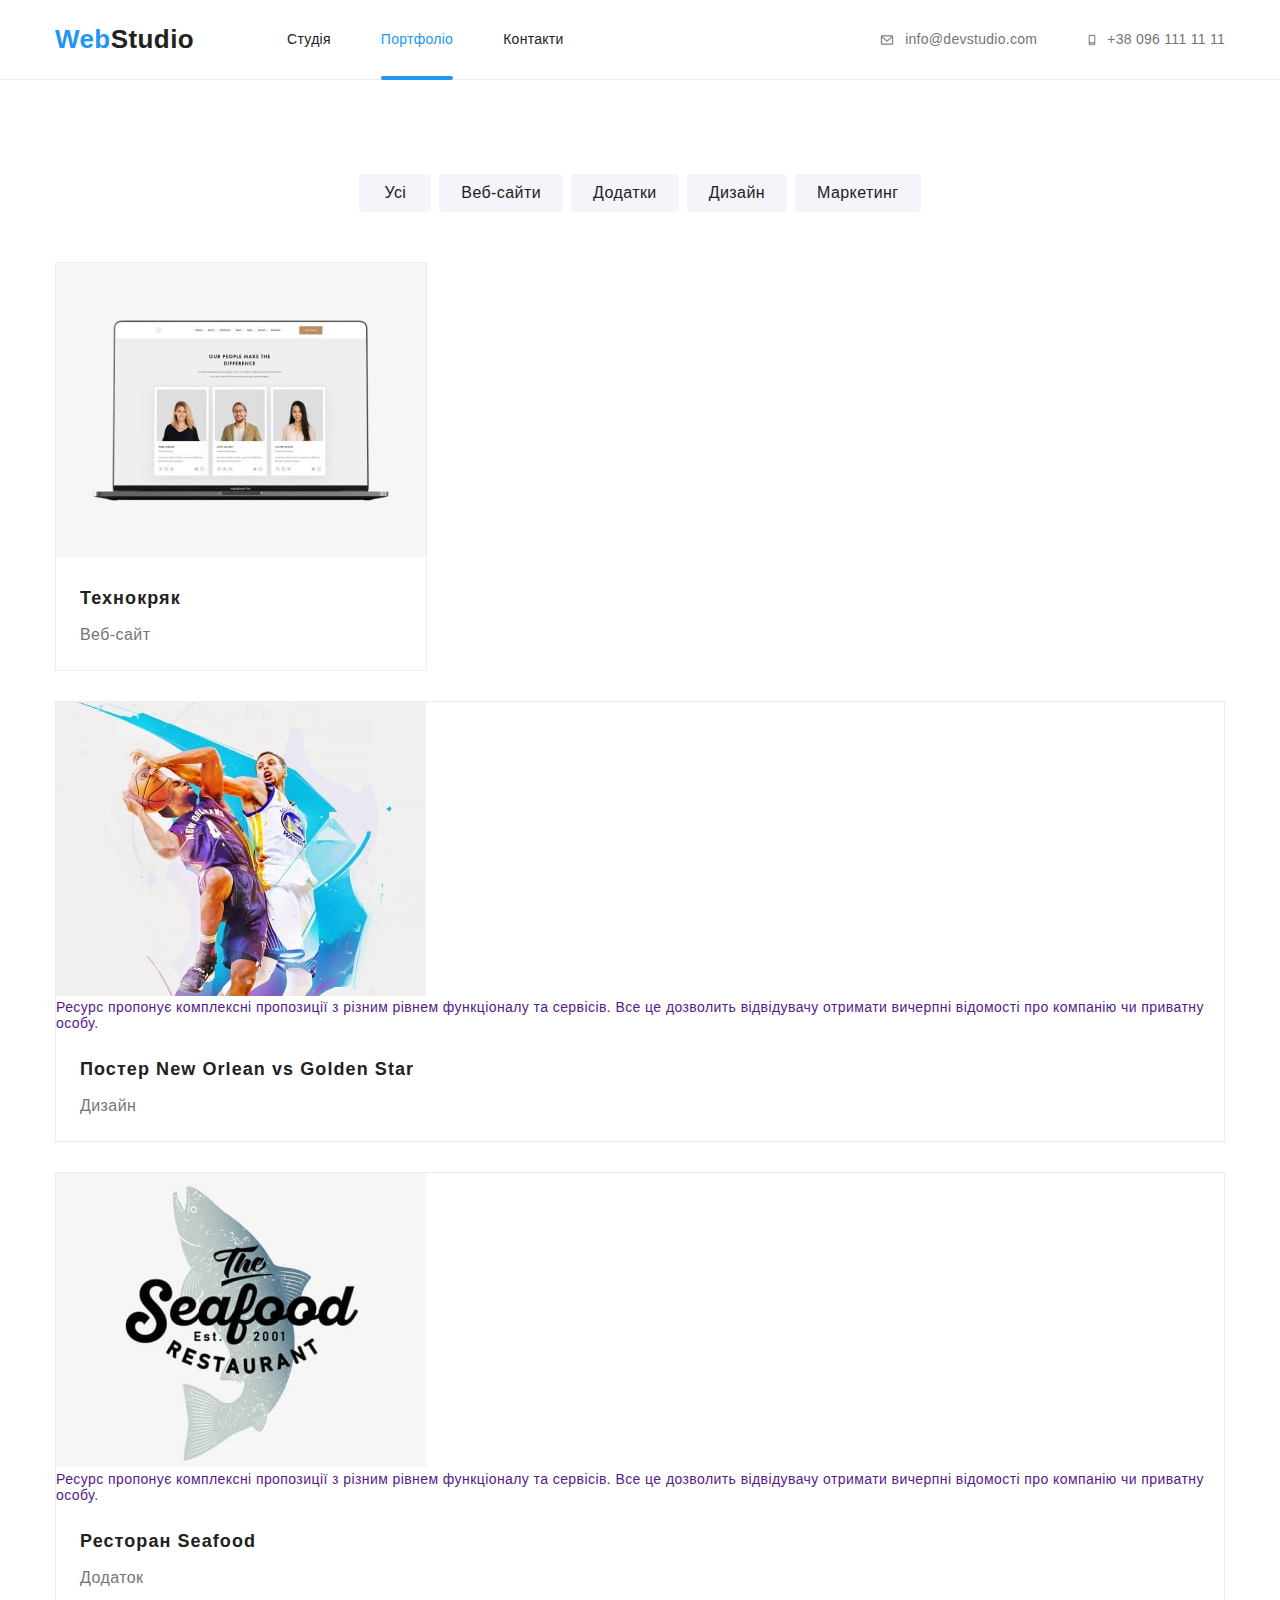
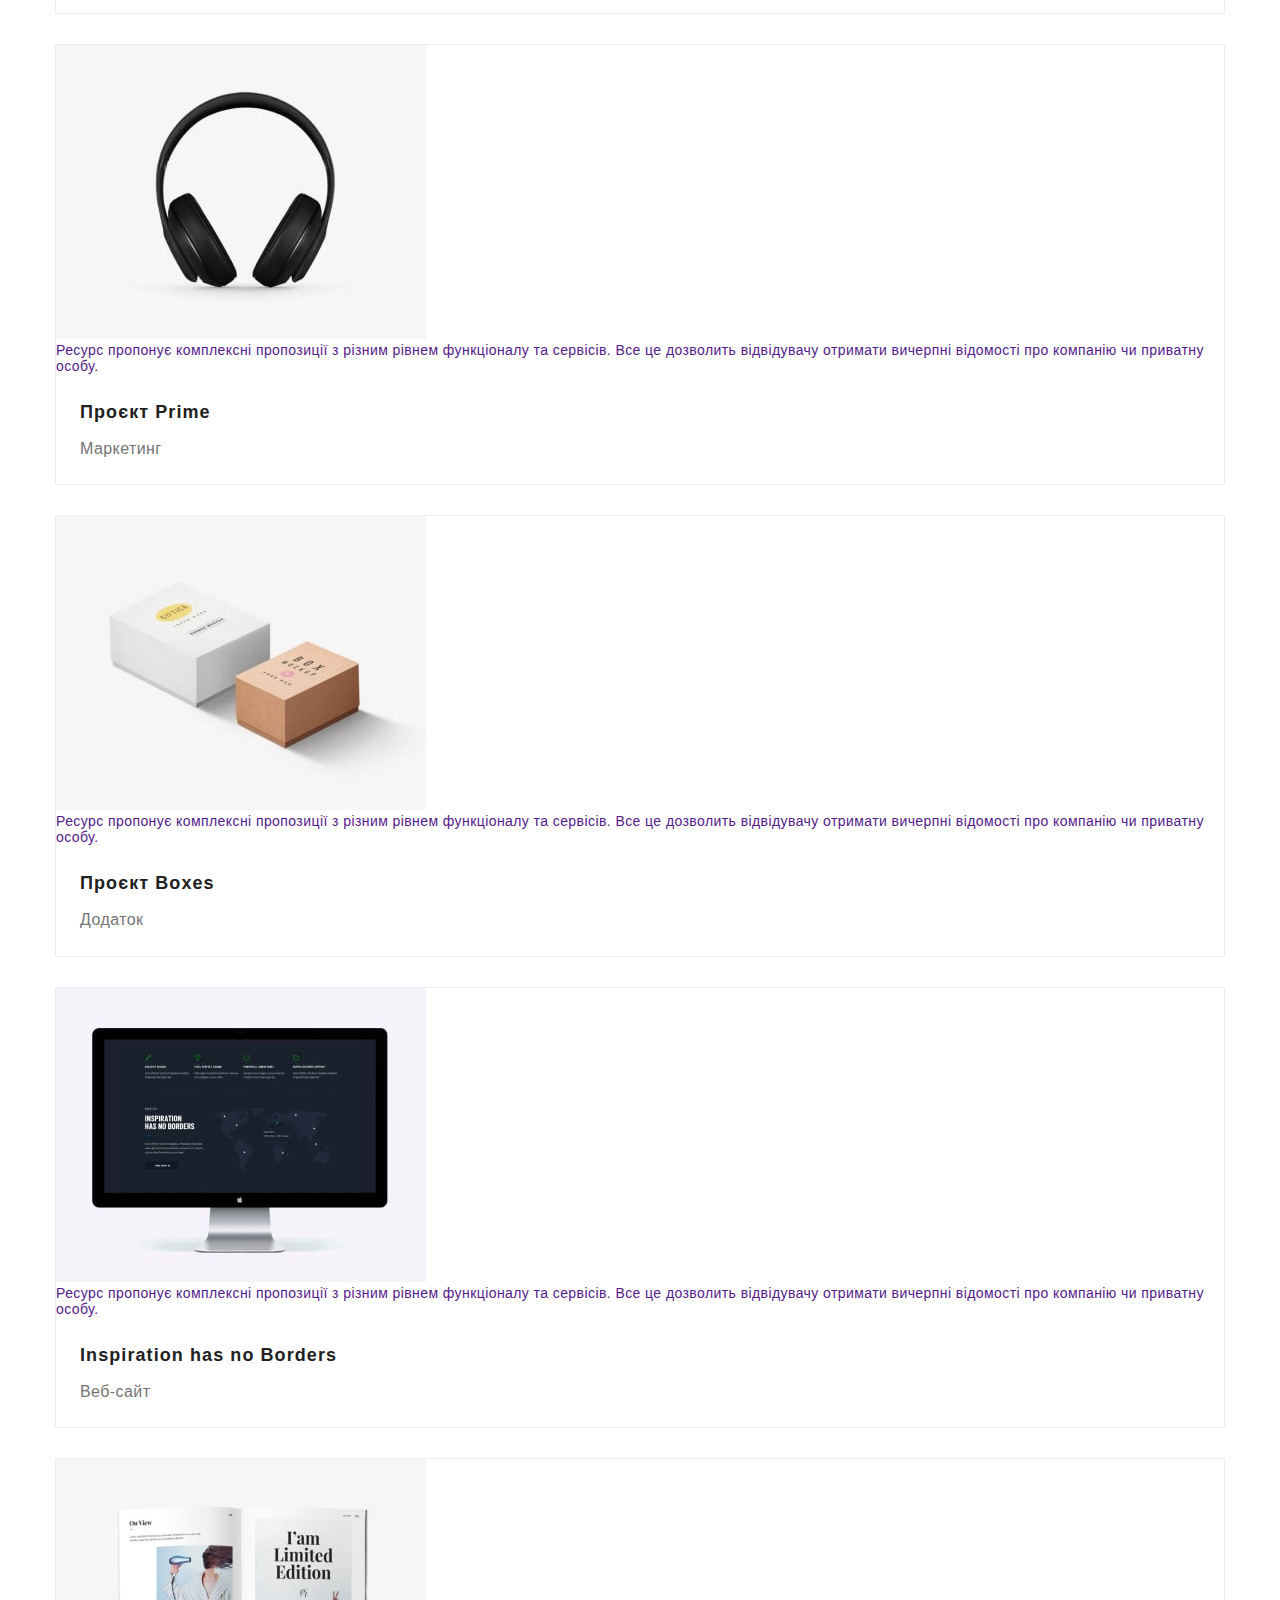
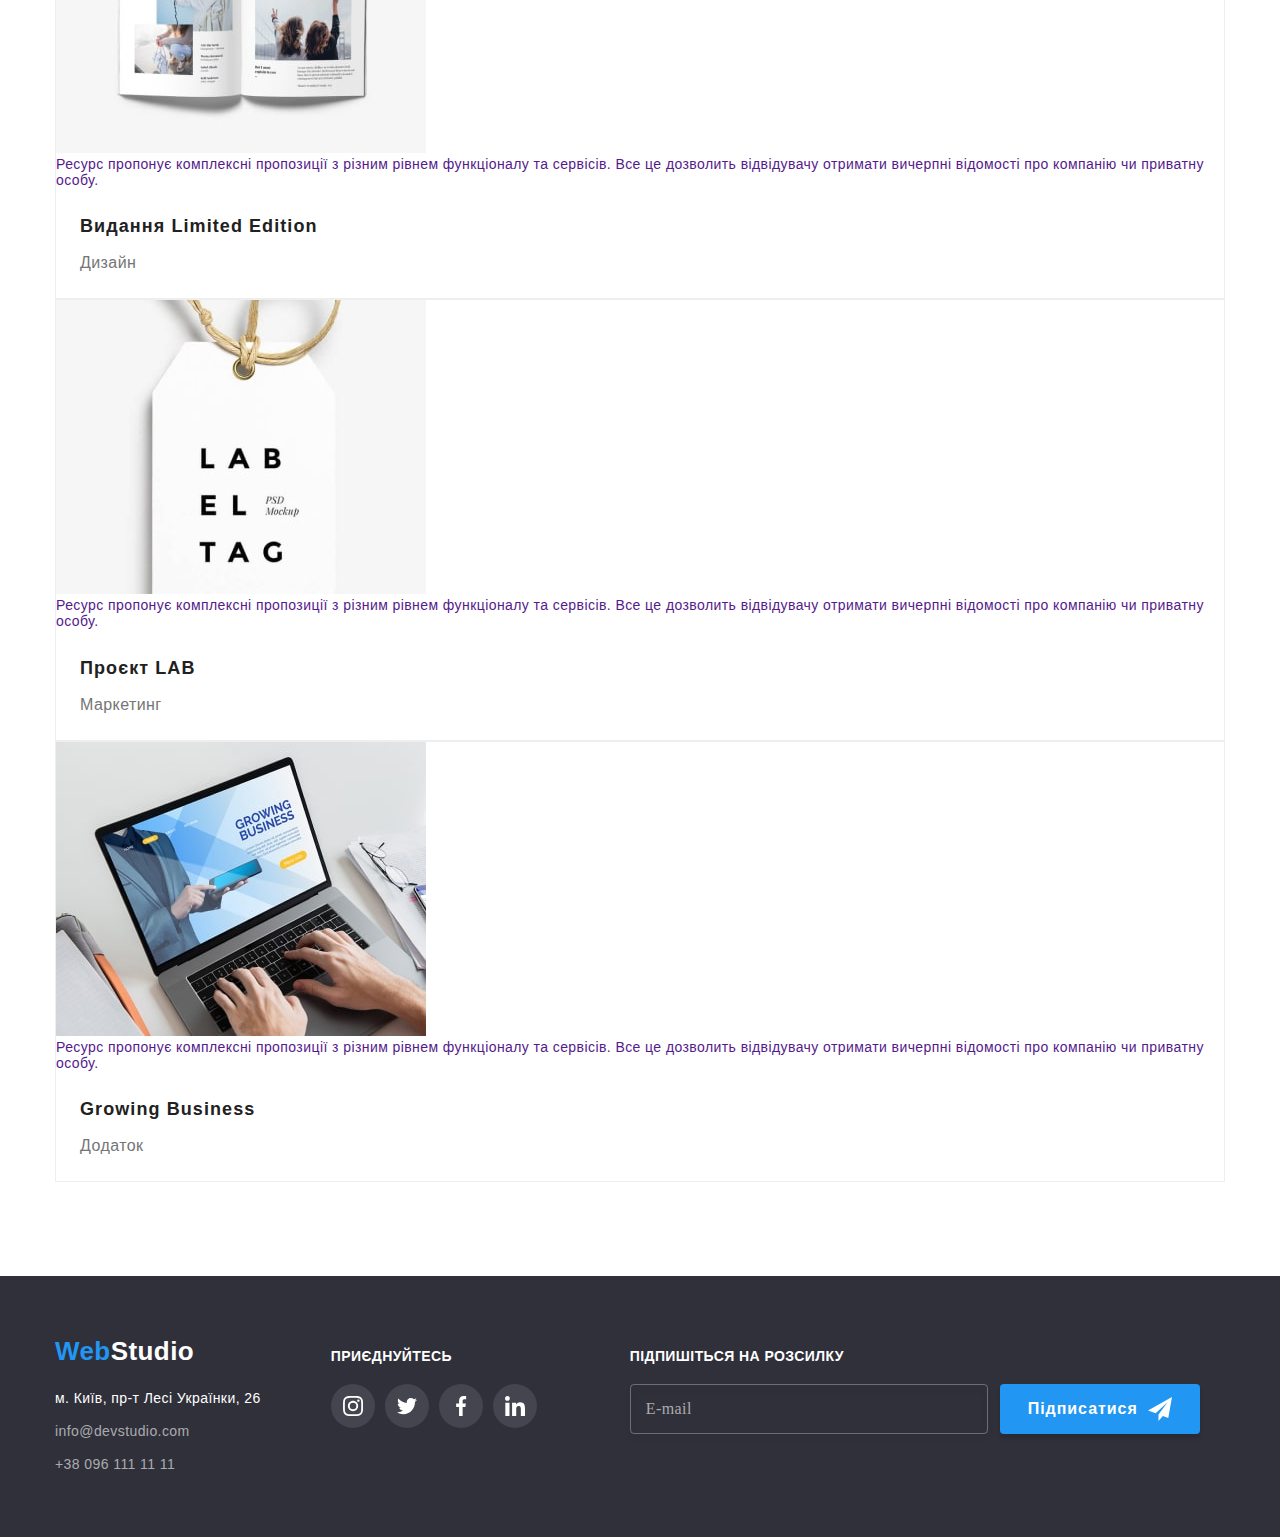
==== commit 303d6c88: "BEM finished" ====
--- a/portfolio.html
+++ b/portfolio.html
@@ -1,275 +1,367 @@
 <!DOCTYPE html>
 <html lang="uk">
+  <head>
+    <meta charset="UTF-8" />
+    <meta http-equiv="X-UA-Compatible" content="IE=edge" />
+    <meta name="viewport" content="width=device-width, initial-scale=1.0" />
+    <title>Портфоліо</title>
+    <link
+      rel="stylesheet"
+      href="https://fonts.google.com/share?selection.family=Raleway:wght@700%7CRoboto:wght@400;500;700;900"
+    />
+    <link
+      rel="stylesheet"
+      href="https://cdnjs.cloudflare.com/ajax/libs/modern-normalize/1.1.0/modern-normalize.min.css"
+    />
+    <link rel="stylesheet" href="./css/styles.css" />
+  </head>
 
-<head>
-  <meta charset="UTF-8" />
-  <meta http-equiv="X-UA-Compatible" content="IE=edge" />
-  <meta name="viewport" content="width=device-width, initial-scale=1.0" />
-  <title>Портфоліо</title>
-  <link rel="stylesheet"
-    href="https://fonts.google.com/share?selection.family=Raleway:wght@700%7CRoboto:wght@400;500;700;900" />
-  <link rel="stylesheet"
-    href="https://cdnjs.cloudflare.com/ajax/libs/modern-normalize/1.1.0/modern-normalize.min.css" />
-  <link rel="stylesheet" href="./css/styles.css" />
-</head>
-
-<body>
-  <header class="section__header">
-    <div class="container container_header">
-      <nav>
-        <a class="link logo logo--margins-header" href="./index.html"><span class="logo--blue">Web</span><span
-            class="logo--black">Studio</span></a>
-        <ul class="list">
-          <li class="list__item"><a class="link" href="./index.html">Студія</a></li>
-          <li class="list__item"><a class="link link--current" href="./portfolio.html">Портфоліо</a></li>
-          <li class="list__item"><a class="link" href="">Контакти</a></li>
-        </ul>
-      </nav>
-      <ul class="list contacts__list">
-        <li class="list__item">
-          <a class="link link__nav-contacts" href="mailto:info@devstudio.com">
-            <svg class="link__icon-email">
-              <use href="./images/icons.svg#icon-envelope"></use>
-            </svg>info@devstudio.com</a>
-        </li>
-        <li class="list__item">
-          <a class="link link__nav-contacts" href="tel:+380961111111">
-            <svg class="link__icon-phone">
-              <use href="./images/icons.svg#icon-smartphone"></use>
-            </svg>+38 096 111 11 11</a>
-        </li>
-      </ul>
-    </div>
-  </header>
-  <main>
-    <section class="section">
-      <div class="container">
-        <h1 class="visially-hidden">Приклади робіт</h1>
-        <ul class="list portfolio-btns">
-          <li class="portfolio-btns__item"><button class="btn btn--common" type="button">Усі</button></li>
-          <li class="portfolio-btns__item"><button class="btn" type="button">Веб-сайти</button></li>
-          <li class="portfolio-btns__item"><button class="btn" type="button">Додатки</button></li>
-          <li class="portfolio-btns__item"><button class="btn" type="button">Дизайн</button></li>
-          <li class="portfolio-btns__item"><button class="btn" type="button">Маркетинг</button></li>
-        </ul>
-        <ul class="list portfolio">
-          <li class="portfolio__item">
-            <a class="portfolio__link" href="">
-              <div class="portfolio__thumb">
-                <img src="./images/portfolio/img1.jpg" alt="Технокряк" width="370" />
-                <div class="portfolio__overlay">
-                  <p class="portfolio__overlay-text">
-                    Ресурс пропонує комплексні пропозиції з різним рівнем функціоналу та сервісів.
-                    Все це дозволить відвідувачу отримати вичерпні відомості про компанію чи
-                    приватну особу.
-                  </p>
-                </div>
-              </div>
-              <h2 class="portfolio__title">Технокряк</h2>
-              <p class="portfolio__text">Веб-сайт</p>
-            </a>
+  <body>
+    <header class="section__header">
+      <div class="container container__header">
+        <nav>
+          <a class="link logo logo--margins-header" href="./index.html"
+            ><span class="logo--blue">Web</span
+            ><span class="logo--black">Studio</span></a
+          >
+          <ul class="list">
+            <li class="list__item">
+              <a class="link" href="./index.html">Студія</a>
+            </li>
+            <li class="list__item">
+              <a class="link link--current" href="./portfolio.html"
+                >Портфоліо</a
+              >
+            </li>
+            <li class="list__item"><a class="link" href="">Контакти</a></li>
+          </ul>
+        </nav>
+        <ul class="list contacts__list">
+          <li class="list__item">
+            <a class="link link__nav-contacts" href="mailto:info@devstudio.com">
+              <svg class="link__icon-email">
+                <use href="./images/icons.svg#icon-envelope"></use></svg
+              >info@devstudio.com</a
+            >
           </li>
-          <li class="portfolio__item">
-            <a class="portfolio__link" href="">
-              <div class="portfolio__thumb">
-                <img src="./images/portfolio/img2.jpg" alt="Постер New Orlean vs Golden Star" width="370" />
-                <div class="portfolio__overlay">
-                  <p class="portfolio__overlay-text">
-                    Ресурс пропонує комплексні пропозиції з різним рівнем функціоналу та сервісів.
-                    Все це дозволить відвідувачу отримати вичерпні відомості про компанію чи
-                    приватну особу.
-                  </p>
-                </div>
-              </div>
-              <h2 class="portfolio__title">Постер New Orlean vs Golden Star</h2>
-              <p class="portfolio__text">Дизайн</p>
-            </a>
-          </li>
-          <li class="portfolio__item">
-            <a class="portfolio__link" href="">
-              <div class="portfolio__thumb">
-                <img src="./images/portfolio/img3.jpg" alt="Ресторан Seafood" width="370" />
-                <div class="portfolio__overlay">
-                  <p class="portfolio__overlay-text">
-                    Ресурс пропонує комплексні пропозиції з різним рівнем функціоналу та сервісів.
-                    Все це дозволить відвідувачу отримати вичерпні відомості про компанію чи
-                    приватну особу.
-                  </p>
-                </div>
-              </div>
-              <h2 class="portfolio__title">Ресторан Seafood</h2>
-              <p class="portfolio__text">Додаток</p>
-            </a>
-          </li>
-          <li class="portfolio__item">
-            <a class="portfolio__link" href="">
-              <div class="portfolio__thumb">
-                <img src="./images/portfolio/img4.jpg" alt="Проєкт Prime" width="370" />
-                <div class="portfolio__overlay">
-                  <p class="portfolio__overlay-text">
-                    Ресурс пропонує комплексні пропозиції з різним рівнем функціоналу та сервісів.
-                    Все це дозволить відвідувачу отримати вичерпні відомості про компанію чи
-                    приватну особу.
-                  </p>
-                </div>
-              </div>
-              <h2 class="portfolio__title">Проєкт Prime</h2>
-              <p class="portfolio__text">Маркетинг</p>
-            </a>
-          </li>
-          <li class="portfolio__item">
-            <a class="portfolio__link" href="">
-              <div class="portfolio__thumb">
-                <img src="./images/portfolio/img5.jpg" alt="Проєкт Boxes" width="370" />
-                <div class="portfolio__overlay">
-                  <p class="portfolio__overlay-text">
-                    Ресурс пропонує комплексні пропозиції з різним рівнем функціоналу та сервісів.
-                    Все це дозволить відвідувачу отримати вичерпні відомості про компанію чи
-                    приватну особу.
-                  </p>
-                </div>
-              </div>
-              <h2 class="portfolio__title">Проєкт Boxes</h2>
-              <p class="portfolio__text">Додаток</p>
-            </a>
-          </li>
-          <li class="portfolio__item">
-            <a class="portfolio__link" href="">
-              <div class="portfolio__thumb">
-                <img src="./images/portfolio/img6.jpg" alt="Inspiration has no Borders" width="370" />
-                <div class="portfolio__overlay">
-                  <p class="portfolio__overlay-text">
-                    Ресурс пропонує комплексні пропозиції з різним рівнем функціоналу та сервісів.
-                    Все це дозволить відвідувачу отримати вичерпні відомості про компанію чи
-                    приватну особу.
-                  </p>
-                </div>
-              </div>
-              <h2 class="portfolio__title">Inspiration has no Borders</h2>
-              <p class="portfolio__text">Веб-сайт</p>
-            </a>
-          </li>
-          <li class="portfolio__item">
-            <a class="portfolio__link" href="">
-              <div class="portfolio__thumb">
-                <img src="./images/portfolio/img7.jpg" alt="Видання Limited Edition" width="370" />
-                <div class="portfolio__overlay">
-                  <p class="portfolio__overlay-text">
-                    Ресурс пропонує комплексні пропозиції з різним рівнем функціоналу та сервісів.
-                    Все це дозволить відвідувачу отримати вичерпні відомості про компанію чи
-                    приватну особу.
-                  </p>
-                </div>
-              </div>
-              <h2 class="portfolio__title">Видання Limited Edition</h2>
-              <p class="portfolio__text">Дизайн</p>
-            </a>
-          </li>
-          <li class="portfolio__item">
-            <a class="portfolio__link" href="">
-              <div class="portfolio__thumb">
-                <img src="./images/portfolio/img8.jpg" alt="Проєкт LAB" width="370" />
-                <div class="portfolio__overlay">
-                  <p class="portfolio__overlay-text">
-                    Ресурс пропонує комплексні пропозиції з різним рівнем функціоналу та сервісів.
-                    Все це дозволить відвідувачу отримати вичерпні відомості про компанію чи
-                    приватну особу.
-                  </p>
-                </div>
-              </div>
-              <h2 class="portfolio__title">Проєкт LAB</h2>
-              <p class="portfolio__text">Маркетинг</p>
-            </a>
-          </li>
-          <li class="portfolio__item">
-            <a class="portfolio__link" href="">
-              <div class="portfolio__thumb">
-                <img src="./images/portfolio/img9.jpg" alt="Growing Business" width="370" />
-                <div class="portfolio__overlay">
-                  <p class="portfolio__overlay-text">
-                    Ресурс пропонує комплексні пропозиції з різним рівнем функціоналу та сервісів.
-                    Все це дозволить відвідувачу отримати вичерпні відомості про компанію чи
-                    приватну особу.
-                  </p>
-                </div>
-              </div>
-              <h2 class="portfolio__title">Growing Business</h2>
-              <p class="portfolio__text">Додаток</p>
-            </a>
+          <li class="list__item">
+            <a class="link link__nav-contacts" href="tel:+380961111111">
+              <svg class="link__icon-phone">
+                <use href="./images/icons.svg#icon-smartphone"></use></svg
+              >+38 096 111 11 11</a
+            >
           </li>
         </ul>
       </div>
-    </section>
-  </main>
-  <footer class="section">
-    <div class="container">
-      <div class="footer-contacts">
-        <a class="link logo logo--margins-footer" href="./index.html"><span class="logo--blue">Web</span><span
-            class="logo--white">Studio</span></a>
-        <address>
-          <ul class="address-list">
-            <li class="address-list__item">
-              <a class="link foot-adress" href="https://goo.gl/maps/WLWmXLNbsvmNYWDa7" target="_blank"
-                rel="noreferrer noopener nofollow">
-                м. Київ, пр-т Лесі Українки, 26</a>
-            </li>
-            <li class="address-list__item">
-              <a class="link address-list__contacts" href="mailto:info@devstudio.com">info@devstudio.com</a>
-            </li>
-            <li><a class="link address-list__contacts" href="tel:+380961111111">+38 096 111 11 11</a></li>
+    </header>
+    <main>
+      <section class="section">
+        <div class="container">
+          <h1 class="visially-hidden">Приклади робіт</h1>
+          <ul class="list portfolio-btns">
+            <li class="portfolio-btns__item">
+              <button class="filter-btn filter-btn--common" type="button">
+                Усі
+              </button>
+            </li>
+            <li class="portfolio-btns__item">
+              <button class="filter-btn" type="button">Веб-сайти</button>
+            </li>
+            <li class="portfolio-btns__item">
+              <button class="filter-btn" type="button">Додатки</button>
+            </li>
+            <li class="portfolio-btns__item">
+              <button class="filter-btn" type="button">Дизайн</button>
+            </li>
+            <li class="portfolio-btns__item">
+              <button class="filter-btn" type="button">Маркетинг</button>
+            </li>
           </ul>
-        </address>
+          <ul class="list portfolio">
+            <li class="portfolio__item">
+              <a class="portfolio__link" href="">
+                <div class="portfolio__thumb">
+                  <img
+                    src="./images/portfolio/img1.jpg"
+                    alt="Технокряк"
+                    width="370"
+                  />
+                  <div class="portfolio-overlay">
+                    <p class="portfolio-overlay__text">
+                      Ресурс пропонує комплексні пропозиції з різним рівнем
+                      функціоналу та сервісів. Все це дозволить відвідувачу
+                      отримати вичерпні відомості про компанію чи приватну
+                      особу.
+                    </p>
+                  </div>
+                </div>
+                <h2 class="portfolio__title">Технокряк</h2>
+                <p class="portfolio__text">Веб-сайт</p>
+              </a>
+            </li>
+            <li class="portfolio__item">
+              <a class="portfolio__link" href="">
+                <div class="portfolio__thumb">
+                  <img
+                    src="./images/portfolio/img2.jpg"
+                    alt="Постер New Orlean vs Golden Star"
+                    width="370"
+                  />
+                  <div class="portfolio__overlay">
+                    <p class="portfolio__overlay-text">
+                      Ресурс пропонує комплексні пропозиції з різним рівнем
+                      функціоналу та сервісів. Все це дозволить відвідувачу
+                      отримати вичерпні відомості про компанію чи приватну
+                      особу.
+                    </p>
+                  </div>
+                </div>
+                <h2 class="portfolio__title">
+                  Постер New Orlean vs Golden Star
+                </h2>
+                <p class="portfolio__text">Дизайн</p>
+              </a>
+            </li>
+            <li class="portfolio__item">
+              <a class="portfolio__link" href="">
+                <div class="portfolio__thumb">
+                  <img
+                    src="./images/portfolio/img3.jpg"
+                    alt="Ресторан Seafood"
+                    width="370"
+                  />
+                  <div class="portfolio__overlay">
+                    <p class="portfolio__overlay-text">
+                      Ресурс пропонує комплексні пропозиції з різним рівнем
+                      функціоналу та сервісів. Все це дозволить відвідувачу
+                      отримати вичерпні відомості про компанію чи приватну
+                      особу.
+                    </p>
+                  </div>
+                </div>
+                <h2 class="portfolio__title">Ресторан Seafood</h2>
+                <p class="portfolio__text">Додаток</p>
+              </a>
+            </li>
+            <li class="portfolio__item">
+              <a class="portfolio__link" href="">
+                <div class="portfolio__thumb">
+                  <img
+                    src="./images/portfolio/img4.jpg"
+                    alt="Проєкт Prime"
+                    width="370"
+                  />
+                  <div class="portfolio__overlay">
+                    <p class="portfolio__overlay-text">
+                      Ресурс пропонує комплексні пропозиції з різним рівнем
+                      функціоналу та сервісів. Все це дозволить відвідувачу
+                      отримати вичерпні відомості про компанію чи приватну
+                      особу.
+                    </p>
+                  </div>
+                </div>
+                <h2 class="portfolio__title">Проєкт Prime</h2>
+                <p class="portfolio__text">Маркетинг</p>
+              </a>
+            </li>
+            <li class="portfolio__item">
+              <a class="portfolio__link" href="">
+                <div class="portfolio__thumb">
+                  <img
+                    src="./images/portfolio/img5.jpg"
+                    alt="Проєкт Boxes"
+                    width="370"
+                  />
+                  <div class="portfolio__overlay">
+                    <p class="portfolio__overlay-text">
+                      Ресурс пропонує комплексні пропозиції з різним рівнем
+                      функціоналу та сервісів. Все це дозволить відвідувачу
+                      отримати вичерпні відомості про компанію чи приватну
+                      особу.
+                    </p>
+                  </div>
+                </div>
+                <h2 class="portfolio__title">Проєкт Boxes</h2>
+                <p class="portfolio__text">Додаток</p>
+              </a>
+            </li>
+            <li class="portfolio__item">
+              <a class="portfolio__link" href="">
+                <div class="portfolio__thumb">
+                  <img
+                    src="./images/portfolio/img6.jpg"
+                    alt="Inspiration has no Borders"
+                    width="370"
+                  />
+                  <div class="portfolio__overlay">
+                    <p class="portfolio__overlay-text">
+                      Ресурс пропонує комплексні пропозиції з різним рівнем
+                      функціоналу та сервісів. Все це дозволить відвідувачу
+                      отримати вичерпні відомості про компанію чи приватну
+                      особу.
+                    </p>
+                  </div>
+                </div>
+                <h2 class="portfolio__title">Inspiration has no Borders</h2>
+                <p class="portfolio__text">Веб-сайт</p>
+              </a>
+            </li>
+            <li class="portfolio__item">
+              <a class="portfolio__link" href="">
+                <div class="portfolio__thumb">
+                  <img
+                    src="./images/portfolio/img7.jpg"
+                    alt="Видання Limited Edition"
+                    width="370"
+                  />
+                  <div class="portfolio__overlay">
+                    <p class="portfolio__overlay-text">
+                      Ресурс пропонує комплексні пропозиції з різним рівнем
+                      функціоналу та сервісів. Все це дозволить відвідувачу
+                      отримати вичерпні відомості про компанію чи приватну
+                      особу.
+                    </p>
+                  </div>
+                </div>
+                <h2 class="portfolio__title">Видання Limited Edition</h2>
+                <p class="portfolio__text">Дизайн</p>
+              </a>
+            </li>
+            <li class="portfolio__item">
+              <a class="portfolio__link" href="">
+                <div class="portfolio__thumb">
+                  <img
+                    src="./images/portfolio/img8.jpg"
+                    alt="Проєкт LAB"
+                    width="370"
+                  />
+                  <div class="portfolio__overlay">
+                    <p class="portfolio__overlay-text">
+                      Ресурс пропонує комплексні пропозиції з різним рівнем
+                      функціоналу та сервісів. Все це дозволить відвідувачу
+                      отримати вичерпні відомості про компанію чи приватну
+                      особу.
+                    </p>
+                  </div>
+                </div>
+                <h2 class="portfolio__title">Проєкт LAB</h2>
+                <p class="portfolio__text">Маркетинг</p>
+              </a>
+            </li>
+            <li class="portfolio__item">
+              <a class="portfolio__link" href="">
+                <div class="portfolio__thumb">
+                  <img
+                    src="./images/portfolio/img9.jpg"
+                    alt="Growing Business"
+                    width="370"
+                  />
+                  <div class="portfolio__overlay">
+                    <p class="portfolio__overlay-text">
+                      Ресурс пропонує комплексні пропозиції з різним рівнем
+                      функціоналу та сервісів. Все це дозволить відвідувачу
+                      отримати вичерпні відомості про компанію чи приватну
+                      особу.
+                    </p>
+                  </div>
+                </div>
+                <h2 class="portfolio__title">Growing Business</h2>
+                <p class="portfolio__text">Додаток</p>
+              </a>
+            </li>
+          </ul>
+        </div>
+      </section>
+    </main>
+    <footer class="section footer__section">
+      <div class="container footer__container">
+        <div class="footer-contacts">
+          <a class="link logo logo--margins-footer" href="./index.html"
+            ><span class="logo--blue">Web</span
+            ><span class="logo--white">Studio</span></a
+          >
+          <address>
+            <ul class="address-list">
+              <li class="address-list__item">
+                <a
+                  class="link address-list__link"
+                  href="https://goo.gl/maps/WLWmXLNbsvmNYWDa7"
+                  target="_blank"
+                  rel="noreferrer noopener nofollow"
+                >
+                  м. Київ, пр-т Лесі Українки, 26</a
+                >
+              </li>
+              <li class="address-list__item">
+                <a
+                  class="link address-list__contacts"
+                  href="mailto:info@devstudio.com"
+                  >info@devstudio.com</a
+                >
+              </li>
+              <li>
+                <a class="link address-list__contacts" href="tel:+380961111111"
+                  >+38 096 111 11 11</a
+                >
+              </li>
+            </ul>
+          </address>
+        </div>
+        <div class="footer-social-container">
+          <p class="footer-social-container__text">приєднуйтесь</p>
+          <ul class="social-list">
+            <li class="social-list__item">
+              <a class="social-list__link" href="">
+                <svg class="social-list__svg">
+                  <use href="./images/icons.svg#icon-instagram"></use>
+                </svg>
+              </a>
+            </li>
+            <li class="social-list__item">
+              <a class="social-list__link" href="">
+                <svg class="social-list__svg">
+                  <use href="./images/icons.svg#icon-twitter"></use>
+                </svg>
+              </a>
+            </li>
+            <li class="social-list__item">
+              <a class="social-list__link" href="">
+                <svg class="social-list__svg">
+                  <use href="./images/icons.svg#icon-facebook"></use>
+                </svg>
+              </a>
+            </li>
+            <li class="social-list__item">
+              <a class="social-list__link" href="">
+                <svg class="social-list__svg">
+                  <use href="./images/icons.svg#icon-linkedin"></use>
+                </svg>
+              </a>
+            </li>
+          </ul>
+        </div>
+        <form class="form-mailing" autocomplete="off">
+          <p class="form-mailing__text">Підпишіться на розсилку</p>
+          <div class="form-mailing__thumb">
+            <div class="form-mailing__field">
+              <input
+                class="form-mailing__input"
+                type="email"
+                name="mailing"
+                id="mailing"
+                required
+              />
+              <label class="form-mailing__label" for="mailing">E-mail</label>
+            </div>
+            <button class="hero-btn form-btn" type="submit">
+              Підписатися
+              <svg class="form-mailing__svg">
+                <use href="./images/icons.svg#icon-form-send"></use>
+              </svg>
+            </button>
+          </div>
+        </form>
       </div>
-      <div class="footer-social-container">
-        <p class="footer-social-container__text">приєднуйтесь</p>
-        <ul class="social-list">
-          <li class="social-list__item">
-            <a class="social-list__link" href="">
-              <svg class="social-list__svg">
-                <use href="./images/icons.svg#icon-instagram"></use>
-              </svg>
-            </a>
-          </li>
-          <li class="social-list__item">
-            <a class="social-list__link" href="">
-              <svg class="social-list__svg">
-                <use href="./images/icons.svg#icon-twitter"></use>
-              </svg>
-            </a>
-          </li>
-          <li class="social-list__item">
-            <a class="social-list__link" href="">
-              <svg class="social-list__svg">
-                <use href="./images/icons.svg#icon-facebook"></use>
-              </svg>
-            </a>
-          </li>
-          <li class="social-list__item">
-            <a class="social-list__link" href="">
-              <svg class="social-list__svg">
-                <use href="./images/icons.svg#icon-linkedin"></use>
-              </svg>
-            </a>
-          </li>
-        </ul>
-      </div>
-      <form class="form-mailing" autocomplete="off">
-        <p class="form-mailing__text">Підпишіться на розсилку</p>
-        <div class="form-mailing__thumb">
-          <div class="form-mailing__field">
-            <input class="form-mailing__input" type="email" name="mailing" id="mailing" required />
-            <label class="form-mailing__label" for="mailing">E-mail</label>
-          </div>
-          <button class="hero-btn form-btn" type="submit">
-            Підписатися
-            <svg class="form-mailing__svg">
-              <use href="./images/icons.svg#icon-form-send"></use>
-            </svg>
-          </button>
-        </div>
-      </form>
-    </div>
-  </footer>
-</body>
-
-</html>+    </footer>
+  </body>
+</html>
--- a/css/styles.css
+++ b/css/styles.css
@@ -11,7 +11,7 @@
 }
 /* GENERAL */
 body {
-  font-family: 'Roboto', sans-serif;
+  font-family: "Roboto", sans-serif;
   font-size: 14px;
   letter-spacing: 0.03em;
   color: var(--main-color);
@@ -29,345 +29,8 @@
   margin: 0;
   padding: 0;
 }
-.section {
-  padding: 94px 0px;
-}
-
-.section__header {
-  height: 80px;
-  padding: 0px 0px;
-
-  border-bottom: 1px solid #ececec;
-}
-.hero.section {
-  padding-top: 200px;
-  padding-bottom: 200px;
-}
-footer.section {
-  padding-top: 60px;
-  padding-bottom: 60px;
-}
-
-.container {
-  width: 1200px;
-  margin-top: 0;
-  margin-bottom: 0;
-  margin-left: auto;
-  margin-right: auto;
-  padding: 0 15px;
-}
-
-.container_header {
-  display: flex;
-}
-
-nav {
-  display: flex;
-  align-items: center;
-}
-
-.link {
-  display: block;
-
-  text-decoration: none;
-  font-weight: 500;
-  font-size: inherit;
-  line-height: 1.14;
-  letter-spacing: 0.02em;
-
-  color: var(--header-color);
-  transition: color 250ms var(--timing-function);
-}
-.link__nav-contacts {
-  display: flex;
-  align-items: center;
-
-  color: inherit;
-}
-
-.link__icon-email,
-.link__icon-phone {
-  margin-right: 10px;
-  fill: currentColor;
-  stroke: currentColor;
-}
-
-.link__icon-email {
-  width: 16px;
-  height: 12px;
-}
-.link__icon-phone {
-  width: 10px;
-  height: 16px;
-}
-
-.link:hover,
-.link:focus,
-.link--current {
-  color: var(--accent-color);
-}
-.link--current {
-  position: relative;
-}
-
-.link--current::after {
-  content: '';
-
-  position: absolute;
-  top: 275%;
-  left: 0;
-
-  width: 100%;
-  height: 4px;
-
-  border-radius: 2px;
-  background: currentColor;
-}
-
-.logo {
-  margin-right: 93px;
-
-  font-family: 'Raleway', sans-serif;
-  font-style: normal;
-  font-weight: 700;
-  font-size: 26px;
-  line-height: 1.19;
-  letter-spacing: inherit;
-}
-.logo--blue {
-  color: var(--accent-color);
-}
-.logo--black {
-  color: var(--header-color);
-}
-.logo--white {
-  color: var(--white-color);
-}
-
 ul {
   list-style: none;
-}
-.list {
-  display: flex;
-  justify-content: space-between;
-  align-items: center;
-}
-.list__item:not(:last-child) {
-  margin-right: 50px;
-}
-
-/* Footer */
-.foot-adress {
-  margin-bottom: 9px;
-
-  font-weight: inherit;
-  line-height: 1.71;
-  letter-spacing: inherit;
-  color: var(--white-color);
-}
-.address-list__contacts {
-  font-weight: inherit;
-  line-height: 1.71;
-  letter-spacing: inherit;
-  color: var(--footer-text);
-}
-.logo--margins-header {
-  margin-top: 24px;
-  margin-bottom: 25px;
-}
-address {
-  font-style: normal;
-}
-
-.address-list__item:not(:last-child) {
-  margin-bottom: 9px;
-}
-footer.section {
-  background-color: var(--background-section);
-}
-footer .container {
-  display: flex;
-}
-.footer-contacts {
-  margin-right: 70px;
-}
-.logo--margins-footer {
-  margin: 0px 0px 20px;
-}
-.footer-social-container {
-  margin-right: 93px;
-}
-
-.footer-social-container__text,
-.form-mailing__text {
-  margin-top: 12px;
-  margin-bottom: 20px;
-
-  font-weight: 700;
-  line-height: calc(16 / 14);
-  text-transform: uppercase;
-  color: var(--white-color);
-}
-.social-list {
-  display: inline-flex;
-  justify-content: space-between;
-
-  width: 206px;
-  height: 44px;
-}
-.social-list__link {
-  display: flex;
-  justify-content: center;
-  align-items: center;
-
-  width: 44px;
-  height: 44px;
-
-  color: var(--social-link-color);
-  background-color: rgba(255, 255, 255, 0.1);
-  border-radius: 50%;
-
-  transition: color 250ms var(--timing-function), background-color 250ms var(--timing-function);
-}
-.social-list__link:hover,
-.social-list__link:focus {
-  background-color: var(--accent-color);
-  color: var(--white-color);
-}
-
-.social-list__link:not(:last-child()) {
-  margin-right: 10px;
-}
-.social-list__svg {
-  width: 20px;
-  height: 20px;
-
-  fill: currentColor;
-}
-
-footer .social-list__svg {
-  fill: var(--white-color);
-}
-
-.form-mailing__thumb {
-  display: flex;
-  align-items: center;
-}
-
-.form-mailing__field {
-  display: inline-block;
-  position: relative;
-
-  margin-right: 12px;
-}
-.form-mailing__input {
-  width: 358px;
-  height: 50px;
-
-  padding-left: 16px;
-
-  color: var(--white-color);
-  background-color: inherit;
-  border: 1px solid rgba(255, 255, 255, 0.3);
-  outline: transparent;
-  filter: drop-shadow(0px 4px 4px rgba(0, 0, 0, 0.15));
-  border-radius: 4px;
-}
-
-.form-mailing__label {
-  display: inline-block;
-
-  position: absolute;
-  top: 50%;
-  left: 16px;
-  transform: translateY(-50%);
-  transition: transform 250ms var(--timing-function);
-
-  font-family: 'Roboto';
-  font-size: 16px;
-  line-height: calc(20 / 16);
-
-  color: var(--footer-text);
-}
-.form-mailing__svg {
-  width: 24px;
-  height: 24px;
-  margin-left: 10px;
-}
-
-.form-mailing__input:focus + .form-mailing__label {
-  transform: translate(-70px, -50%);
-}
-
-/* Studio */
-
-.contacts__list {
-  margin-left: auto;
-}
-.list.peculiarities,
-.list.our-team {
-  align-items: flex-start;
-  gap: 30px;
-}
-
-.hero h1 {
-  margin-bottom: 30px;
-
-  font-weight: 900;
-  font-size: 44px;
-  line-height: 1.36;
-  letter-spacing: 0.06em;
-  text-align: center;
-  text-transform: uppercase;
-
-  color: var(--white-color);
-}
-.hero.section {
-  background-image: linear-gradient(to bottom, rgba(47, 48, 58, 0.4), rgba(47, 48, 58, 0.4)),
-    url(../images/hero-img.jpg);
-  background-repeat: no-repeat;
-  background-position: center;
-  background-size: 1600px;
-  background-color: #c4c4c4;
-}
-.hero-btn {
-  display: block;
-
-  width: 216px;
-  height: 50px;
-  border-radius: 4px;
-  margin-left: auto;
-  margin-right: auto;
-
-  font-family: inherit;
-  font-weight: 700;
-  font-size: 16px;
-  line-height: 1.88;
-  text-align: center;
-  letter-spacing: 0.06em;
-  color: var(--white-color);
-  background-color: var(--accent-color);
-  border: transparent;
-  box-shadow: 0px 4px 4px rgba(0, 0, 0, 0.15);
-
-  transition: background-color 250ms var(--timing-function), box-shadow 250ms var(--timing-function);
-}
-.hero-btn:active,
-.hero-btn:hover,
-.hero-btn:focus {
-  background-color: #188ce8;
-  box-shadow: 0px 4px 4px rgba(0, 0, 0, 0.15);
-  border-radius: 4px;
-
-  cursor: pointer;
-}
-
-.form-btn {
-  display: flex;
-  justify-content: center;
-  align-items: center;
-
-  width: 200px;
 }
 
 .visially-hidden {
@@ -383,7 +46,349 @@
   margin: -1px;
 }
 
-.peculiarities-thumb {
+.section {
+  padding: 94px 0px;
+}
+
+.section__header {
+  height: 80px;
+  padding: 0px 0px;
+
+  border-bottom: 1px solid #ececec;
+}
+.section__hero {
+  padding-top: 200px;
+  padding-bottom: 200px;
+
+  background-image: linear-gradient(
+      to bottom,
+      rgba(47, 48, 58, 0.4),
+      rgba(47, 48, 58, 0.4)
+    ),
+    url(../images/hero-img.jpg);
+  background-repeat: no-repeat;
+  background-position: center;
+  background-size: 1600px;
+  background-color: #c4c4c4;
+}
+
+.container {
+  width: 1200px;
+  margin-top: 0;
+  margin-bottom: 0;
+  margin-left: auto;
+  margin-right: auto;
+  padding: 0 15px;
+}
+
+.container__header {
+  display: flex;
+}
+
+nav {
+  display: flex;
+  align-items: center;
+}
+
+.link {
+  display: block;
+
+  text-decoration: none;
+  font-weight: 500;
+  font-size: inherit;
+  line-height: 1.14;
+  letter-spacing: 0.02em;
+
+  color: var(--header-color);
+  transition: color 250ms var(--timing-function);
+}
+.link__nav-contacts {
+  display: flex;
+  align-items: center;
+
+  color: inherit;
+}
+
+.link__icon-email,
+.link__icon-phone {
+  margin-right: 10px;
+  fill: currentColor;
+  stroke: currentColor;
+}
+
+.link__icon-email {
+  width: 16px;
+  height: 12px;
+}
+.link__icon-phone {
+  width: 10px;
+  height: 16px;
+}
+
+.link:hover,
+.link:focus,
+.link--current {
+  color: var(--accent-color);
+}
+.link--current {
+  position: relative;
+}
+
+.link--current::after {
+  content: "";
+
+  position: absolute;
+  top: 275%;
+  left: 0;
+
+  width: 100%;
+  height: 4px;
+
+  border-radius: 2px;
+  background: currentColor;
+}
+
+.logo {
+  margin-right: 93px;
+
+  font-family: "Raleway", sans-serif;
+  font-style: normal;
+  font-weight: 700;
+  font-size: 26px;
+  line-height: 1.19;
+  letter-spacing: inherit;
+}
+.logo--blue {
+  color: var(--accent-color);
+}
+.logo--black {
+  color: var(--header-color);
+}
+.logo--white {
+  color: var(--white-color);
+}
+
+.list {
+  display: flex;
+  justify-content: space-between;
+  align-items: center;
+}
+.list__item:not(:last-child) {
+  margin-right: 50px;
+}
+
+/* Footer */
+.address-list__link {
+  margin-bottom: 9px;
+
+  font-weight: inherit;
+  line-height: 1.71;
+  letter-spacing: inherit;
+  color: var(--white-color);
+}
+.address-list__contacts {
+  font-weight: inherit;
+  line-height: 1.71;
+  letter-spacing: inherit;
+  color: var(--footer-text);
+}
+.logo--margins-header {
+  margin-top: 24px;
+  margin-bottom: 25px;
+}
+address {
+  font-style: normal;
+}
+
+.address-list__item:not(:last-child) {
+  margin-bottom: 9px;
+}
+.footer__section {
+  padding-top: 60px;
+  padding-bottom: 60px;
+  background-color: var(--background-section);
+}
+.footer__container {
+  display: flex;
+}
+.footer-contacts {
+  margin-right: 70px;
+}
+.logo--margins-footer {
+  margin: 0px 0px 20px;
+}
+.footer-social-container {
+  margin-right: 93px;
+}
+
+.footer-social-container__text,
+.form-mailing__text {
+  margin-top: 12px;
+  margin-bottom: 20px;
+
+  font-weight: 700;
+  line-height: calc(16 / 14);
+  text-transform: uppercase;
+  color: var(--white-color);
+}
+.social-list {
+  display: inline-flex;
+  justify-content: space-between;
+
+  width: 206px;
+  height: 44px;
+}
+.social-list__link {
+  display: flex;
+  justify-content: center;
+  align-items: center;
+
+  width: 44px;
+  height: 44px;
+
+  color: var(--social-link-color);
+  background-color: rgba(255, 255, 255, 0.1);
+  border-radius: 50%;
+
+  transition: color 250ms var(--timing-function),
+    background-color 250ms var(--timing-function);
+}
+.social-list__link:hover,
+.social-list__link:focus {
+  background-color: var(--accent-color);
+  color: var(--white-color);
+}
+
+.social-list__link:not(:last-child()) {
+  margin-right: 10px;
+}
+.social-list__svg {
+  width: 20px;
+  height: 20px;
+
+  fill: currentColor;
+}
+
+footer .social-list__svg {
+  fill: var(--white-color);
+}
+
+.form-mailing__thumb {
+  display: flex;
+  align-items: center;
+}
+
+.form-mailing__field {
+  display: inline-block;
+  position: relative;
+
+  margin-right: 12px;
+}
+.form-mailing__input {
+  width: 358px;
+  height: 50px;
+
+  padding-left: 16px;
+
+  color: var(--white-color);
+  background-color: inherit;
+  border: 1px solid rgba(255, 255, 255, 0.3);
+  outline: transparent;
+  filter: drop-shadow(0px 4px 4px rgba(0, 0, 0, 0.15));
+  border-radius: 4px;
+}
+
+.form-mailing__label {
+  display: inline-block;
+
+  position: absolute;
+  top: 50%;
+  left: 16px;
+  transform: translateY(-50%);
+  transition: transform 250ms var(--timing-function);
+
+  font-family: "Roboto";
+  font-size: 16px;
+  line-height: calc(20 / 16);
+
+  color: var(--footer-text);
+}
+.form-mailing__svg {
+  width: 24px;
+  height: 24px;
+  margin-left: 10px;
+}
+
+.form-mailing__input:focus + .form-mailing__label {
+  transform: translate(-70px, -50%);
+}
+
+/* Studio */
+
+.contacts__list {
+  margin-left: auto;
+}
+.peculiarities__list,
+.our-team__list {
+  align-items: flex-start;
+  gap: 30px;
+}
+
+.hero h1 {
+  margin-bottom: 30px;
+
+  font-weight: 900;
+  font-size: 44px;
+  line-height: 1.36;
+  letter-spacing: 0.06em;
+  text-align: center;
+  text-transform: uppercase;
+
+  color: var(--white-color);
+}
+
+.hero-btn {
+  display: block;
+
+  width: 216px;
+  height: 50px;
+  border-radius: 4px;
+  margin-left: auto;
+  margin-right: auto;
+
+  font-family: inherit;
+  font-weight: 700;
+  font-size: 16px;
+  line-height: 1.88;
+  text-align: center;
+  letter-spacing: 0.06em;
+  color: var(--white-color);
+  background-color: var(--accent-color);
+  border: transparent;
+  box-shadow: 0px 4px 4px rgba(0, 0, 0, 0.15);
+
+  transition: background-color 250ms var(--timing-function),
+    box-shadow 250ms var(--timing-function);
+}
+.hero-btn:active,
+.hero-btn:hover,
+.hero-btn:focus {
+  background-color: #188ce8;
+  box-shadow: 0px 4px 4px rgba(0, 0, 0, 0.15);
+  border-radius: 4px;
+
+  cursor: pointer;
+}
+
+.form-btn {
+  display: flex;
+  justify-content: center;
+  align-items: center;
+
+  width: 200px;
+}
+
+.peculiarities__thumb {
   display: flex;
   justify-content: center;
   align-items: center;
@@ -396,12 +401,12 @@
   border-radius: 4px;
 }
 
-.peculiarities-svg {
+.peculiarities__svg {
   width: 70px;
   height: 70px;
 }
 
-.peculiarities h3 {
+.peculiarities__title {
   margin-bottom: 10px;
 
   font-size: inherit;
@@ -410,16 +415,16 @@
   color: var(--header-color);
 }
 
-.peculiarities p {
+.peculiarities__text {
   line-height: 1.71;
 }
-.section.our-mission {
+.our-mission__section {
   padding-top: 0;
 }
-.our-mission-thumb {
+.our-mission__thumb {
   position: relative;
 }
-.our-mission-text {
+.our-mission__text {
   position: absolute;
   left: 0;
   bottom: 0;
@@ -435,7 +440,7 @@
   color: var(--white-color);
   background: rgba(47, 48, 58, 0.8);
 }
-h2.title {
+.title {
   margin-bottom: 50px;
 
   font-size: 36px;
@@ -443,10 +448,10 @@
   text-align: center;
   color: var(--header-color);
 }
-.our-team img {
+.our-team__img {
   margin-bottom: 30px;
 }
-.our-team h3 {
+.our-team__title {
   margin-bottom: 10px;
 
   font-weight: 500;
@@ -455,7 +460,7 @@
   text-align: center;
   color: var(--header-color);
 }
-.our-team p {
+.our-team__text {
   margin-bottom: 16px;
 
   font-size: 16px;
@@ -466,18 +471,18 @@
   margin: 0 32px 30px;
 }
 
-.our-team-item {
+.our-team__item {
   box-shadow: 0px 1px 3px rgba(0, 0, 0, 0.12), 0px 1px 1px rgba(0, 0, 0, 0.14),
     0px 2px 1px rgba(0, 0, 0, 0.2);
   border-radius: 0px 0px 4px 4px;
 }
 
-.client-list-links {
+.clients__list {
   display: flex;
   justify-content: space-between;
   align-items: center;
 }
-.client-link {
+.clients__link {
   display: flex;
   justify-content: center;
   align-items: center;
@@ -490,13 +495,13 @@
   border: 1px solid var(--social-link-color);
   border-radius: 4px;
 }
-.client-link:hover,
-.client-link:focus {
+.clients__link:hover,
+.clients__link:focus {
   border-color: var(--accent-color);
   color: var(--accent-color);
 }
 
-.client-link-svg {
+.clients__svg {
   width: 106px;
   height: 60px;
 
@@ -532,7 +537,7 @@
 .portfolio-btns__item:not(:last-child) {
   margin-right: 8px;
 }
-.btn {
+.filter-btn {
   padding: 6px 22px;
 
   font-family: inherit;
@@ -546,15 +551,16 @@
   border-radius: 4px;
   border: transparent;
 
-  transition: color 250ms var(--timing-function), background-color 250ms var(--timing-function);
-}
-.btn--common {
+  transition: color 250ms var(--timing-function),
+    background-color 250ms var(--timing-function);
+}
+.filter-btn--common {
   padding-left: 25px;
   padding-right: 25px;
 }
-.btn:focus,
-.btn:hover,
-.btn:active {
+.filter-btn:focus,
+.filter-btn:hover,
+.filter-btn:active {
   cursor: pointer;
 
   color: var(--white-color);
@@ -576,8 +582,8 @@
   animation: portfolio__link-hover 250ms var(--timing-function) forwards;
 }
 
-.portfolio__link:focus .portfolio__overlay,
-.portfolio__link:hover .portfolio__overlay {
+.portfolio__link:focus .portfolio-overlay,
+.portfolio__link:hover .portfolio-overlay {
   transform: translateY(0);
 }
 
@@ -595,7 +601,7 @@
   margin-bottom: 20px;
 }
 
-.portfolio__overlay {
+.portfolio-overlay {
   position: absolute;
   top: 0;
   left: 0;
@@ -609,7 +615,7 @@
   background: rgba(33, 150, 243, 0.9);
 }
 
-.portfolio__overlay-text {
+.portfolio-overlay__text {
   padding: 63px 24px;
 
   font-size: 18px;
@@ -646,19 +652,20 @@
   left: 50%;
   opacity: 1;
   transform: translate(-50%, -50%) scale(1);
-  transition: transform 250ms var(--timing-function), opacity 250ms var(--timing-function);
+  transition: transform 250ms var(--timing-function),
+    opacity 250ms var(--timing-function);
 
   min-width: 528px;
   min-height: 581px;
-  padding-top: 34px;
-  padding-bottom: 46px;
+  padding-top: 30px;
+  padding-bottom: 50px;
 
   background: var(--white-color);
   box-shadow: 0px 1px 3px rgba(0, 0, 0, 0.12), 0px 1px 1px rgba(0, 0, 0, 0.14),
     0px 2px 1px rgba(0, 0, 0, 0.2);
   border-radius: 4px;
 }
-.modal-close-btn {
+.close-btn {
   position: absolute;
   top: 8px;
   right: 8px;
@@ -674,11 +681,11 @@
   outline: transparent;
   transition: stroke 250ms var(--timing-function);
 }
-.modal-close-btn:hover .close-btn-svg,
-.modal-close-btn:focus .close-btn-svg {
+.close-btn:hover .close-btn__svg,
+.close-btn:focus .close-btn__svg {
   stroke: var(--accent-color);
 }
-.modal p {
+.modal__text {
   margin-bottom: 12px;
 
   font-weight: 700;
@@ -688,19 +695,19 @@
 
   color: var(--header-color);
 }
-.close-btn-svg {
+.close-btn__svg {
   width: 30px;
   height: 30px;
 
   fill: transparent;
 }
 
-.inputs {
+.inputs-container {
   width: 448px;
-  margin: 0 40px 20px;
-}
-
-.inputs-field label {
+  margin: 0 40px;
+}
+
+.inputs-field__label {
   display: block;
 
   margin-bottom: 4px;
@@ -718,8 +725,7 @@
   position: relative;
 }
 
-.inputs-field input,
-.inputs-field textarea {
+.inputs-field__input {
   display: block;
 
   width: 448px;
@@ -731,19 +737,19 @@
   border-radius: 4px;
   outline: none;
 
-  transition: border 250ms var(--timing-function), box-shadow 250ms var(--timing-function);
-}
-
-.inputs-field input:focus,
-.inputs-field textarea:focus {
+  transition: border 250ms var(--timing-function),
+    box-shadow 250ms var(--timing-function);
+}
+
+.inputs-field__input:focus {
   border-color: var(--accent-color);
   box-shadow: 0px 4px 4px rgba(0, 0, 0, 0.15);
 }
 
-.inputs-field input:focus + .input-svg {
+.inputs-field__input:focus + .inputs-field__svg {
   fill: var(--accent-color);
 }
-.input-svg {
+.inputs-field__svg {
   display: inline-block;
   position: absolute;
   top: 28px;
@@ -753,7 +759,7 @@
   height: 18px;
   transition: fill 250ms var(--timing-function);
 }
-.inputs-field textarea {
+.inputs-field__textarea {
   resize: none;
   height: 120px;
 
@@ -765,7 +771,7 @@
   letter-spacing: 0.01em;
 }
 
-textarea::placeholder {
+.inputs-field__textarea::placeholder {
   color: rgba(117, 117, 117, 0.5);
 }
 
@@ -781,15 +787,15 @@
   margin: 0 auto 30px;
 }
 
-.agreement-field label {
+.agreement-field__label {
   margin-left: 24px;
 
   line-height: calc(24 / 14);
 
   color: var(--main-color);
 }
-.accept,
-.no-accept {
+.agreement-field__accept,
+.agreement-field__no-accept {
   display: inline-block;
 
   position: absolute;
@@ -801,22 +807,22 @@
   transform: translateY(-50%);
 }
 
-.accept {
+.agreement-field__accept {
   opacity: 0;
   transition: opacity 250ms var(--timing-function);
 }
-.no-accept {
+.agreement-field__no-accept {
   opacity: 1;
   transition: opacity 250ms var(--timing-function);
 }
-.agreement-field input:checked ~ .accept {
+.agreement-field__input:checked ~ .agreement-field__accept {
   opacity: 1;
 }
-.agreement-field input:checked ~ .no-accept {
+.agreement-field__input:checked ~ .agreement-field__no-accept {
   opacity: 0;
 }
 
-.agreement-link {
+.agreement-field__link {
   color: var(--accent-color);
 }
 
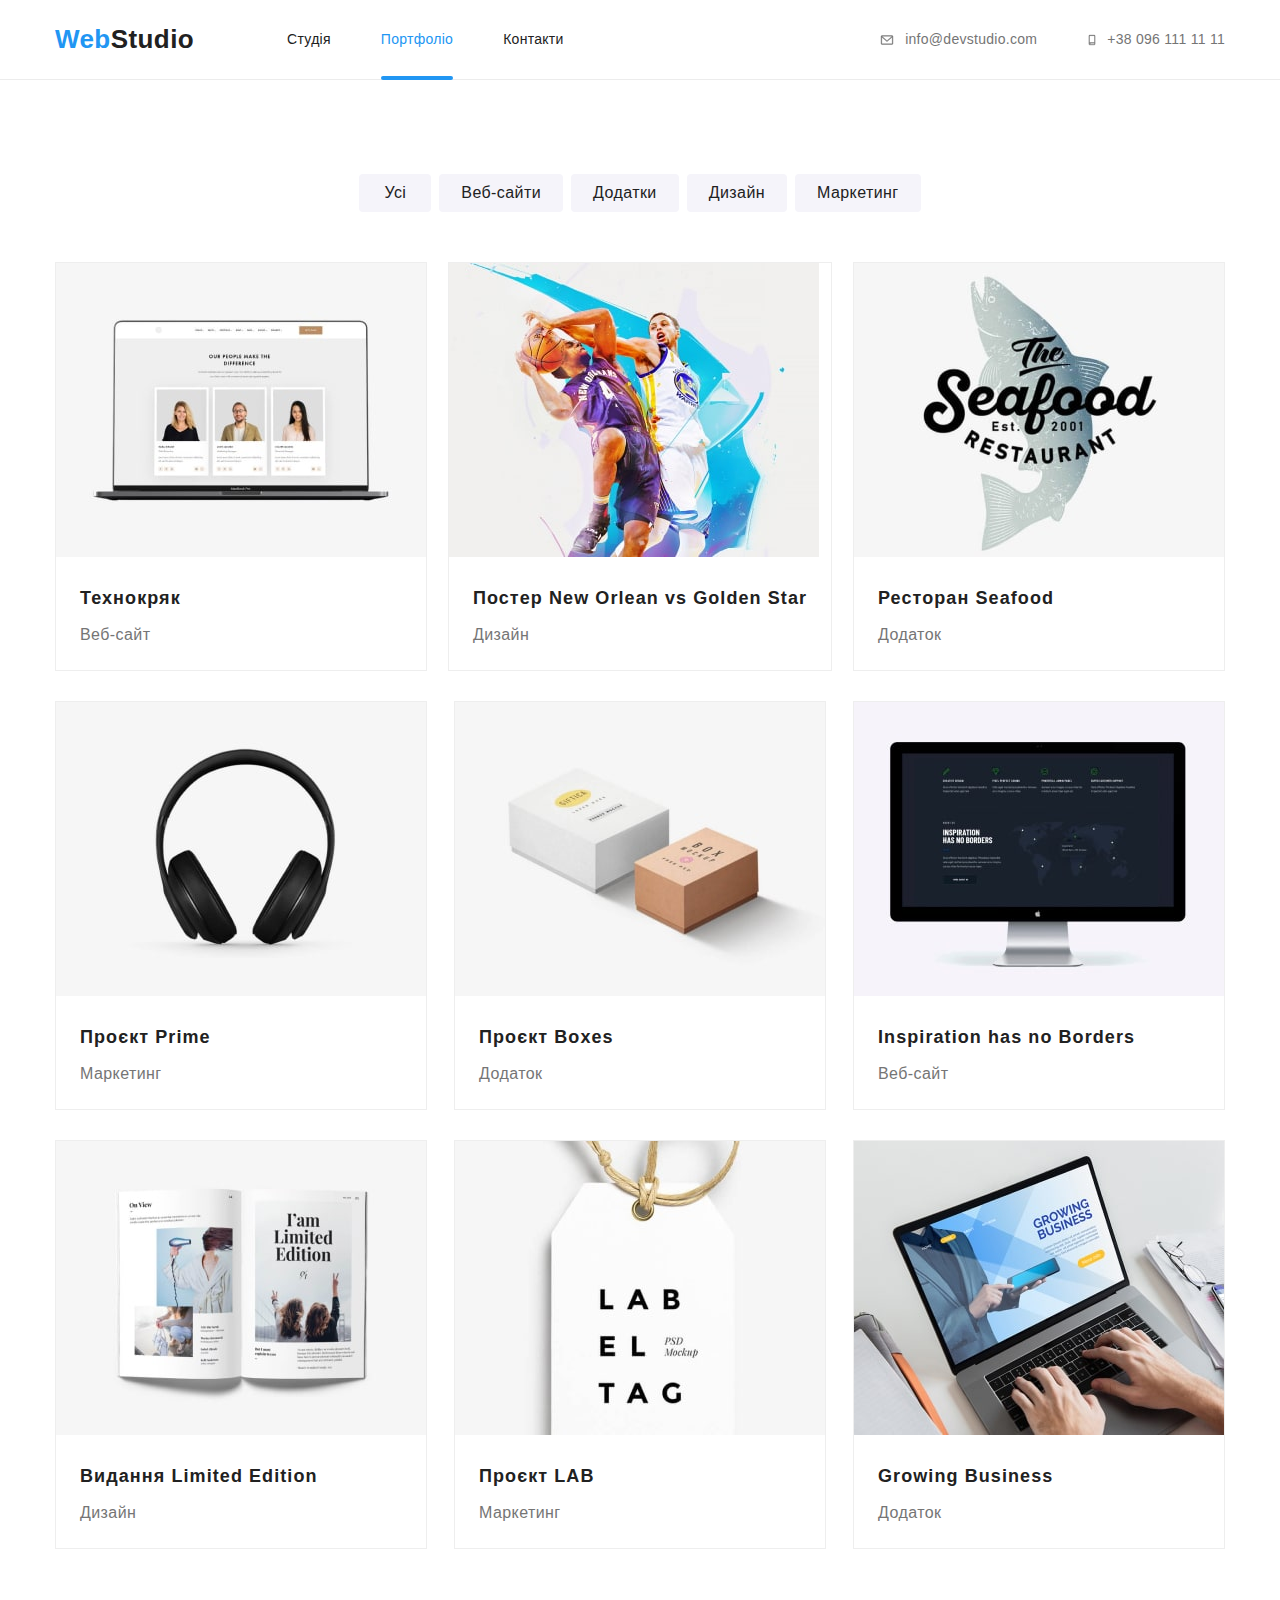
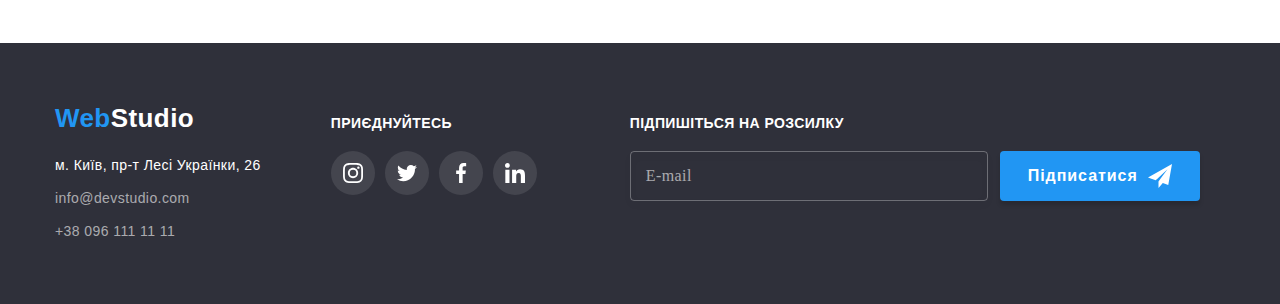
==== commit 906ac62a: "BEM finished2" ====
--- a/portfolio.html
+++ b/portfolio.html
@@ -107,8 +107,8 @@
                     alt="Постер New Orlean vs Golden Star"
                     width="370"
                   />
-                  <div class="portfolio__overlay">
-                    <p class="portfolio__overlay-text">
+                  <div class="portfolio-overlay">
+                    <p class="portfolio-overlay__text">
                       Ресурс пропонує комплексні пропозиції з різним рівнем
                       функціоналу та сервісів. Все це дозволить відвідувачу
                       отримати вичерпні відомості про компанію чи приватну
@@ -130,8 +130,8 @@
                     alt="Ресторан Seafood"
                     width="370"
                   />
-                  <div class="portfolio__overlay">
-                    <p class="portfolio__overlay-text">
+                  <div class="portfolio-overlay">
+                    <p class="portfolio-overlay__text">
                       Ресурс пропонує комплексні пропозиції з різним рівнем
                       функціоналу та сервісів. Все це дозволить відвідувачу
                       отримати вичерпні відомості про компанію чи приватну
@@ -151,8 +151,8 @@
                     alt="Проєкт Prime"
                     width="370"
                   />
-                  <div class="portfolio__overlay">
-                    <p class="portfolio__overlay-text">
+                  <div class="portfolio-overlay">
+                    <p class="portfolio-overlay__text">
                       Ресурс пропонує комплексні пропозиції з різним рівнем
                       функціоналу та сервісів. Все це дозволить відвідувачу
                       отримати вичерпні відомості про компанію чи приватну
@@ -172,8 +172,8 @@
                     alt="Проєкт Boxes"
                     width="370"
                   />
-                  <div class="portfolio__overlay">
-                    <p class="portfolio__overlay-text">
+                  <div class="portfolio-overlay">
+                    <p class="portfolio-overlay__text">
                       Ресурс пропонує комплексні пропозиції з різним рівнем
                       функціоналу та сервісів. Все це дозволить відвідувачу
                       отримати вичерпні відомості про компанію чи приватну
@@ -193,8 +193,8 @@
                     alt="Inspiration has no Borders"
                     width="370"
                   />
-                  <div class="portfolio__overlay">
-                    <p class="portfolio__overlay-text">
+                  <div class="portfolio-overlay">
+                    <p class="portfolio-overlay__text">
                       Ресурс пропонує комплексні пропозиції з різним рівнем
                       функціоналу та сервісів. Все це дозволить відвідувачу
                       отримати вичерпні відомості про компанію чи приватну
@@ -214,8 +214,8 @@
                     alt="Видання Limited Edition"
                     width="370"
                   />
-                  <div class="portfolio__overlay">
-                    <p class="portfolio__overlay-text">
+                  <div class="portfolio-overlay">
+                    <p class="portfolio-overlay__text">
                       Ресурс пропонує комплексні пропозиції з різним рівнем
                       функціоналу та сервісів. Все це дозволить відвідувачу
                       отримати вичерпні відомості про компанію чи приватну
@@ -235,8 +235,8 @@
                     alt="Проєкт LAB"
                     width="370"
                   />
-                  <div class="portfolio__overlay">
-                    <p class="portfolio__overlay-text">
+                  <div class="portfolio-overlay">
+                    <p class="portfolio-overlay__text">
                       Ресурс пропонує комплексні пропозиції з різним рівнем
                       функціоналу та сервісів. Все це дозволить відвідувачу
                       отримати вичерпні відомості про компанію чи приватну
@@ -256,8 +256,8 @@
                     alt="Growing Business"
                     width="370"
                   />
-                  <div class="portfolio__overlay">
-                    <p class="portfolio__overlay-text">
+                  <div class="portfolio-overlay">
+                    <p class="portfolio-overlay__text">
                       Ресурс пропонує комплексні пропозиції з різним рівнем
                       функціоналу та сервісів. Все це дозволить відвідувачу
                       отримати вичерпні відомості про компанію чи приватну
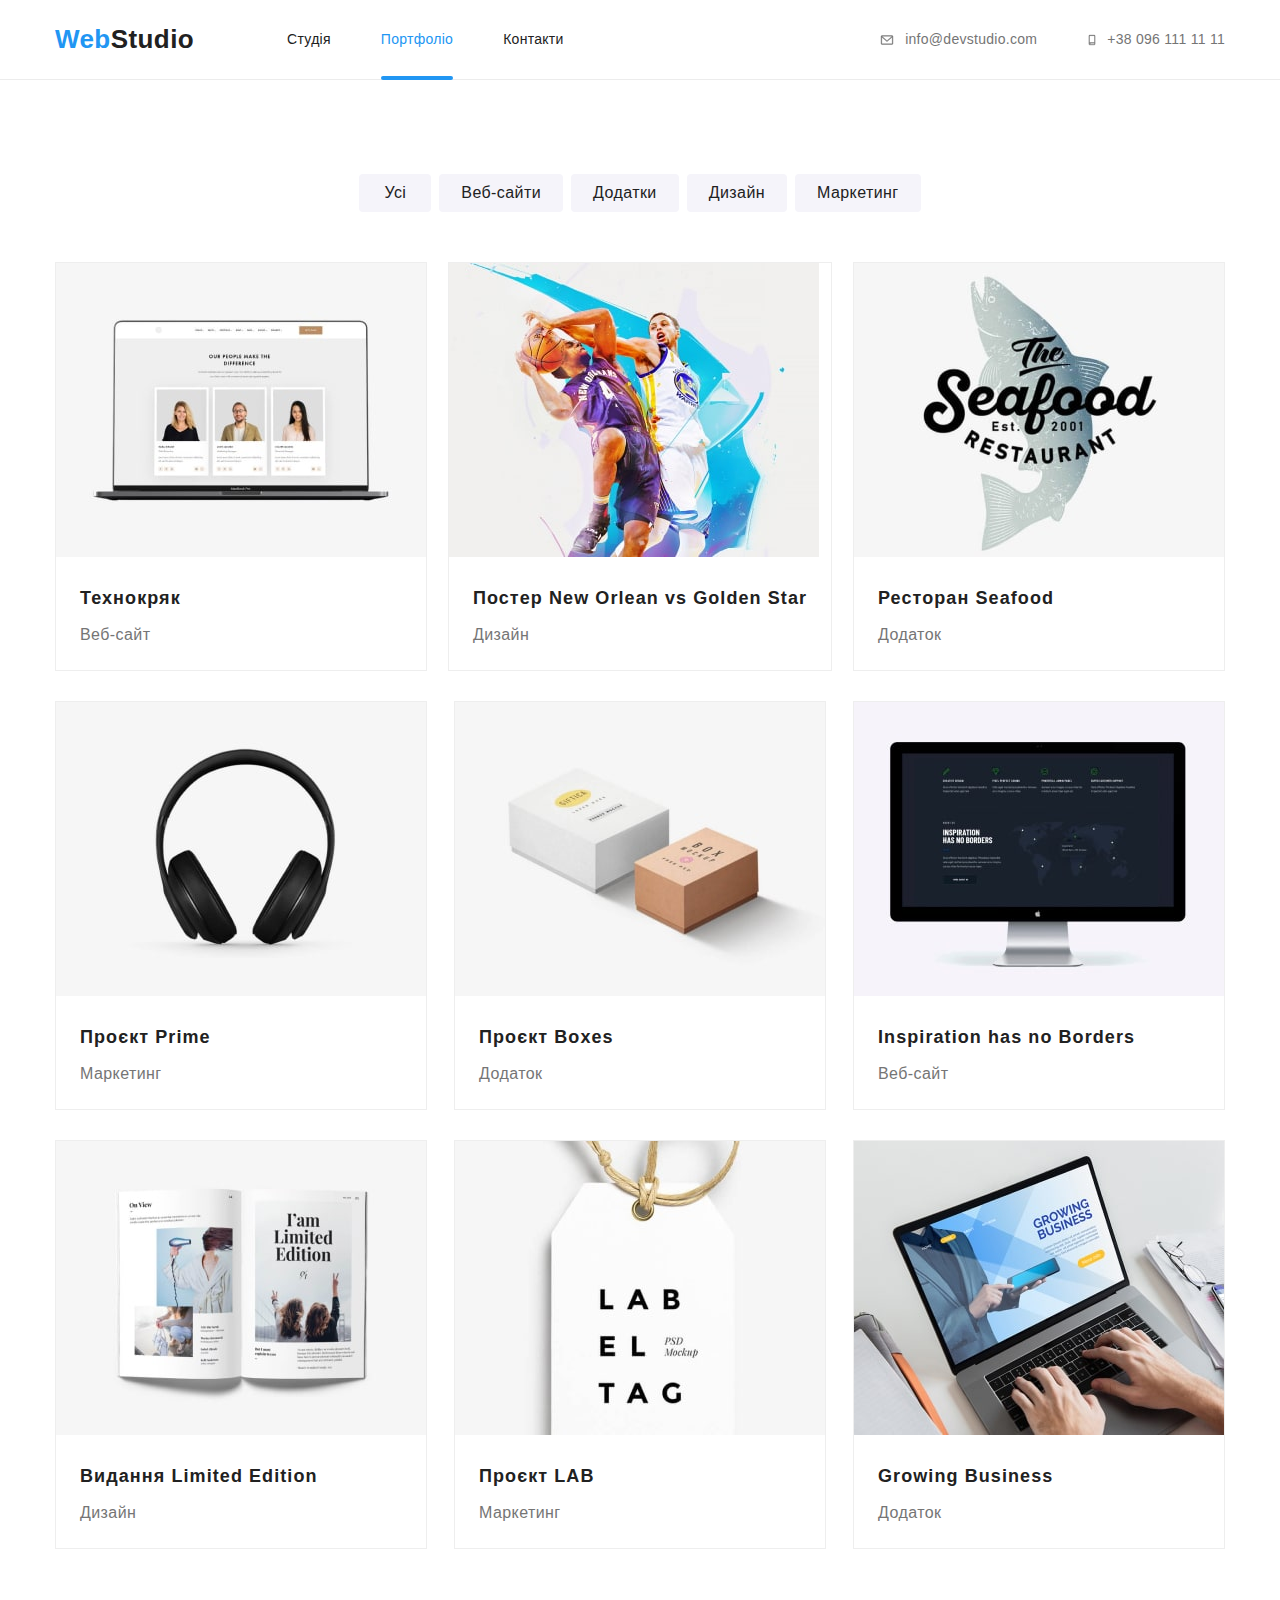
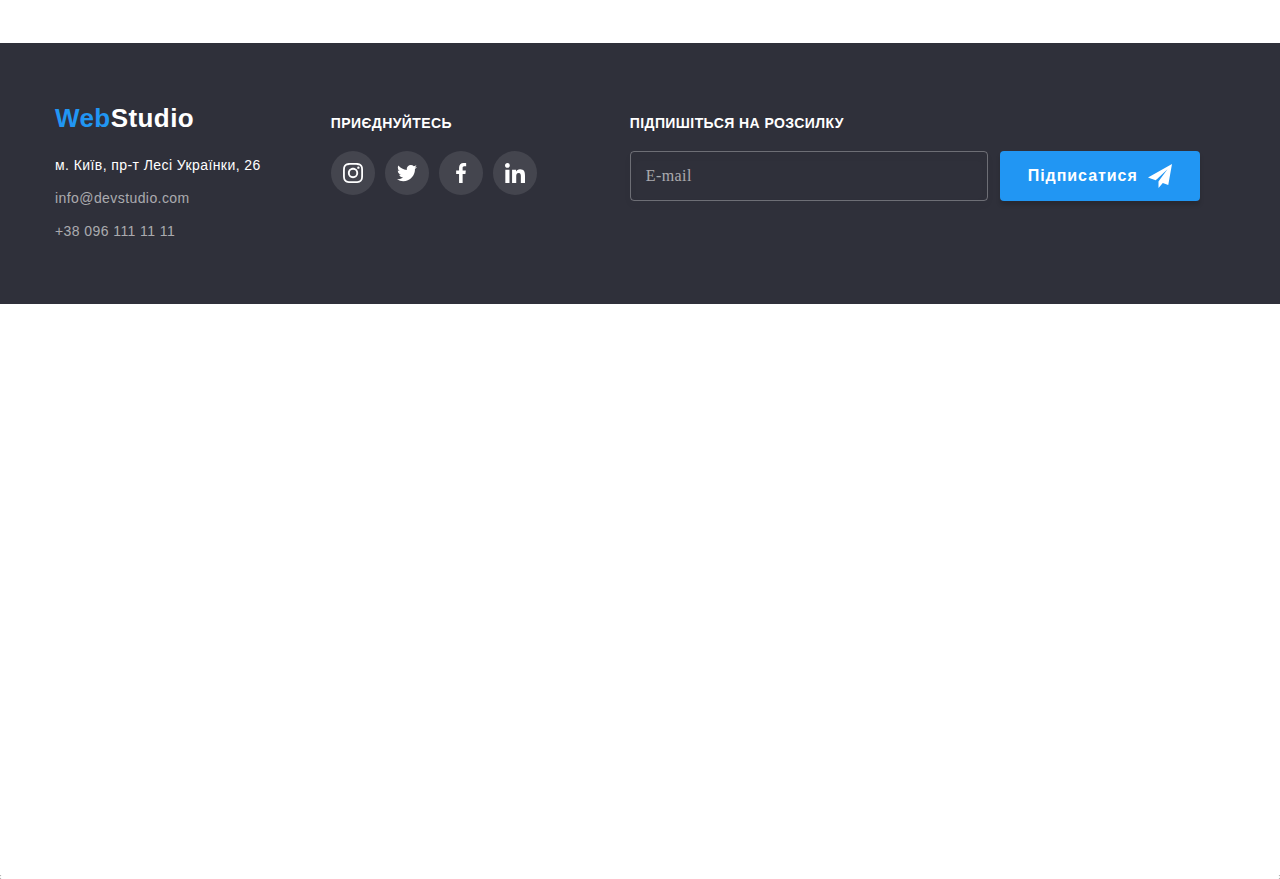
==== commit 26f239f1: "finish" ====
--- a/portfolio.html
+++ b/portfolio.html
@@ -13,12 +13,12 @@
       rel="stylesheet"
       href="https://cdnjs.cloudflare.com/ajax/libs/modern-normalize/1.1.0/modern-normalize.min.css"
     />
-    <link rel="stylesheet" href="./css/styles.css" />
+    <link rel="stylesheet" href="./css/main.min.css" />
   </head>
 
   <body>
-    <header class="section__header">
-      <div class="container container__header">
+    <header class="header__section">
+      <div class="container header__container">
         <nav>
           <a class="link logo logo--margins-header" href="./index.html"
             ><span class="logo--blue">Web</span
@@ -39,14 +39,14 @@
         <ul class="list contacts__list">
           <li class="list__item">
             <a class="link link__nav-contacts" href="mailto:info@devstudio.com">
-              <svg class="link__icon-email">
+              <svg class="link__icon-email" width="16" height="12">
                 <use href="./images/icons.svg#icon-envelope"></use></svg
               >info@devstudio.com</a
             >
           </li>
           <li class="list__item">
             <a class="link link__nav-contacts" href="tel:+380961111111">
-              <svg class="link__icon-phone">
+              <svg class="link__icon-phone" width="10" height="16">
                 <use href="./images/icons.svg#icon-smartphone"></use></svg
               >+38 096 111 11 11</a
             >
@@ -312,28 +312,28 @@
           <ul class="social-list">
             <li class="social-list__item">
               <a class="social-list__link" href="">
-                <svg class="social-list__svg">
+                <svg class="social-list__svg" width="20" height="20">
                   <use href="./images/icons.svg#icon-instagram"></use>
                 </svg>
               </a>
             </li>
             <li class="social-list__item">
               <a class="social-list__link" href="">
-                <svg class="social-list__svg">
+                <svg class="social-list__svg" width="20" height="20">
                   <use href="./images/icons.svg#icon-twitter"></use>
                 </svg>
               </a>
             </li>
             <li class="social-list__item">
               <a class="social-list__link" href="">
-                <svg class="social-list__svg">
+                <svg class="social-list__svg" width="20" height="20">
                   <use href="./images/icons.svg#icon-facebook"></use>
                 </svg>
               </a>
             </li>
             <li class="social-list__item">
               <a class="social-list__link" href="">
-                <svg class="social-list__svg">
+                <svg class="social-list__svg" width="20" height="20">
                   <use href="./images/icons.svg#icon-linkedin"></use>
                 </svg>
               </a>
@@ -355,7 +355,7 @@
             </div>
             <button class="hero-btn form-btn" type="submit">
               Підписатися
-              <svg class="form-mailing__svg">
+              <svg class="form-mailing__svg" width="24" height="24">
                 <use href="./images/icons.svg#icon-form-send"></use>
               </svg>
             </button>
--- a/css/main.min.css
+++ b/css/main.min.css
@@ -0,0 +1 @@
+.our-team__list,.peculiarities__list{-webkit-box-align:start;-ms-flex-align:start;align-items:flex-start;gap:30px}body{font-family:"Roboto",sans-serif;font-size:14px;letter-spacing:.03em;color:#757575;background-color:#fff}h1,h2,h3,h4,h5,h6,p,ul{margin:0;padding:0}ul{list-style:none}.visially-hidden{position:absolute;white-space:nowrap;width:1px;height:1px;overflow:hidden;border:0;padding:0;clip:rect(0 0 0 0);-webkit-clip-path:inset(50%);clip-path:inset(50%);margin:-1px}.section{padding:94px 0px}.container{width:1200px;margin-top:0;margin-bottom:0;margin-left:auto;margin-right:auto;padding:0 15px}.title{margin-bottom:50px;font-size:36px;line-height:1.17;text-align:center;color:#212121}.list{display:-webkit-box;display:-ms-flexbox;display:flex;-webkit-box-pack:justify;-ms-flex-pack:justify;justify-content:space-between;-webkit-box-align:center;-ms-flex-align:center;align-items:center}.list__item:not(:last-child){margin-right:50px}.social-list{display:-webkit-inline-box;display:-ms-inline-flexbox;display:inline-flex;-webkit-box-pack:justify;-ms-flex-pack:justify;justify-content:space-between;width:206px;height:44px}.social-list__link{display:-webkit-box;display:-ms-flexbox;display:flex;-webkit-box-pack:center;-ms-flex-pack:center;justify-content:center;-webkit-box-align:center;-ms-flex-align:center;align-items:center;width:44px;height:44px;color:#afb1b8;background-color:rgba(255,255,255,.1);border-radius:50%;-webkit-transition:color 250ms cubic-bezier(0.4, 0, 0.2, 1),background-color 250ms cubic-bezier(0.4, 0, 0.2, 1);transition:color 250ms cubic-bezier(0.4, 0, 0.2, 1),background-color 250ms cubic-bezier(0.4, 0, 0.2, 1)}.social-list__link:hover,.social-list__link:focus{background-color:#2196f3;color:#fff}.social-list__link:not(:last-child()){margin-right:10px}.social-list__svg{fill:currentColor}.link{display:block;text-decoration:none;font-weight:500;font-size:inherit;line-height:1.14;letter-spacing:.02em;color:#212121;-webkit-transition:color 250ms cubic-bezier(0.4, 0, 0.2, 1);transition:color 250ms cubic-bezier(0.4, 0, 0.2, 1)}.link:hover,.link:focus,.link--current{color:#2196f3}.link--current{position:relative}.link::after{content:"";position:absolute;top:275%;left:0;width:100%;height:4px;border-radius:2px;background:currentColor}.logo{margin-right:93px;font-family:"Raleway",sans-serif;font-style:normal;font-weight:700;font-size:26px;line-height:1.19;letter-spacing:inherit}.logo--blue{color:#2196f3}.logo--black{color:#212121}.logo--white{color:#fff}.logo--margins-header{margin-top:24px;margin-bottom:25px}.logo--margins-footer{margin:0px 0px 20px}.hero-btn{display:block;width:216px;height:50px;border-radius:4px;margin-left:auto;margin-right:auto;font-family:inherit;font-weight:700;font-size:16px;line-height:1.88;text-align:center;letter-spacing:.06em;color:#fff;background-color:#2196f3;border:rgba(0,0,0,0);-webkit-box-shadow:0px 4px 4px rgba(0,0,0,.15);box-shadow:0px 4px 4px rgba(0,0,0,.15);-webkit-transition:background-color 250ms cubic-bezier(0.4, 0, 0.2, 1),-webkit-box-shadow 250ms cubic-bezier(0.4, 0, 0.2, 1);transition:background-color 250ms cubic-bezier(0.4, 0, 0.2, 1),-webkit-box-shadow 250ms cubic-bezier(0.4, 0, 0.2, 1);transition:background-color 250ms cubic-bezier(0.4, 0, 0.2, 1),box-shadow 250ms cubic-bezier(0.4, 0, 0.2, 1);transition:background-color 250ms cubic-bezier(0.4, 0, 0.2, 1),box-shadow 250ms cubic-bezier(0.4, 0, 0.2, 1),-webkit-box-shadow 250ms cubic-bezier(0.4, 0, 0.2, 1)}.hero-btn:active,.hero-btn:hover,.hero-btn:focus{background-color:#188ce8;-webkit-box-shadow:0px 4px 4px rgba(0,0,0,.15);box-shadow:0px 4px 4px rgba(0,0,0,.15);border-radius:4px;cursor:pointer}.form-btn{display:-webkit-box;display:-ms-flexbox;display:flex;-webkit-box-pack:center;-ms-flex-pack:center;justify-content:center;-webkit-box-align:center;-ms-flex-align:center;align-items:center;width:200px}.portfolio-btns{-webkit-box-pack:center;-ms-flex-pack:center;justify-content:center;margin-bottom:50px}.portfolio-btns__item:not(:last-child){margin-right:8px}.filter-btn{padding:6px 22px;font-family:inherit;font-weight:500;font-size:16px;line-height:1.62;text-align:center;letter-spacing:inherit;color:#212121;background-color:#f5f4fa;border-radius:4px;border:rgba(0,0,0,0);-webkit-transition:color 250ms cubic-bezier(0.4, 0, 0.2, 1),background-color 250ms cubic-bezier(0.4, 0, 0.2, 1);transition:color 250ms cubic-bezier(0.4, 0, 0.2, 1),background-color 250ms cubic-bezier(0.4, 0, 0.2, 1)}.filter-btn--common{padding-left:25px;padding-right:25px}.filter-btn:focus,.filter-btn:hover,.filter-btn:active{cursor:pointer;color:#fff;background-color:#2196f3;-webkit-box-shadow:0px 3px 1px rgba(0,0,0,.1),0px 1px 2px rgba(0,0,0,.08),0px 2px 2px rgba(0,0,0,.12);box-shadow:0px 3px 1px rgba(0,0,0,.1),0px 1px 2px rgba(0,0,0,.08),0px 2px 2px rgba(0,0,0,.12)}.close-btn{position:absolute;top:8px;right:8px;display:-webkit-box;display:-ms-flexbox;display:flex;-webkit-box-align:center;-ms-flex-align:center;align-items:center;width:30px;height:30px;background-color:rgba(0,0,0,0);border:none;cursor:pointer;outline:rgba(0,0,0,0);-webkit-transition:stroke 250ms cubic-bezier(0.4, 0, 0.2, 1);transition:stroke 250ms cubic-bezier(0.4, 0, 0.2, 1)}.close-btn__svg{fill:rgba(0,0,0,0)}.close-btn:hover .close-btn__svg,.close-btn:focus .close-btn__svg{stroke:#2196f3}.header__section{height:80px;padding:0px 0px;border-bottom:1px solid #ececec}.header__container{display:-webkit-box;display:-ms-flexbox;display:flex}nav{display:-webkit-box;display:-ms-flexbox;display:flex;-webkit-box-align:center;-ms-flex-align:center;align-items:center}.link__nav-contacts{display:-webkit-box;display:-ms-flexbox;display:flex;-webkit-box-align:center;-ms-flex-align:center;align-items:center;color:inherit}.link__icon-email,.link__icon-phone{margin-right:10px;fill:currentColor;stroke:currentColor}.contacts__list{margin-left:auto}.address-list__link{margin-bottom:9px;font-weight:inherit;line-height:1.71;letter-spacing:inherit;color:#fff}.address-list__contacts{font-weight:inherit;line-height:1.71;letter-spacing:inherit;color:rgba(255,255,255,.6)}address{font-style:normal}.address-list__item:not(:last-child){margin-bottom:9px}.footer__section{padding-top:60px;padding-bottom:60px;background-color:#2f303a}.footer__container{display:-webkit-box;display:-ms-flexbox;display:flex}.footer-contacts{margin-right:70px}.footer-social-container{margin-right:93px}.footer-social-container__text,.form-mailing__text{margin-top:12px;margin-bottom:20px;font-weight:700;line-height:1.1428571429;text-transform:uppercase;color:#fff}footer .social-list__svg{fill:#fff}.form-mailing__thumb{display:-webkit-box;display:-ms-flexbox;display:flex;-webkit-box-align:center;-ms-flex-align:center;align-items:center}.form-mailing__field{display:inline-block;position:relative;margin-right:12px}.form-mailing__input{width:358px;height:50px;padding-left:16px;color:#fff;background-color:inherit;border:1px solid rgba(255,255,255,.3);outline:rgba(0,0,0,0);-webkit-filter:drop-shadow(0px 4px 4px rgba(0, 0, 0, 0.15));filter:drop-shadow(0px 4px 4px rgba(0, 0, 0, 0.15));border-radius:4px}.form-mailing__label{display:inline-block;position:absolute;top:50%;left:16px;-webkit-transform:translateY(-50%);transform:translateY(-50%);-webkit-transition:-webkit-transform 250ms cubic-bezier(0.4, 0, 0.2, 1);transition:-webkit-transform 250ms cubic-bezier(0.4, 0, 0.2, 1);transition:transform 250ms cubic-bezier(0.4, 0, 0.2, 1);transition:transform 250ms cubic-bezier(0.4, 0, 0.2, 1), -webkit-transform 250ms cubic-bezier(0.4, 0, 0.2, 1);font-family:"Roboto";font-size:16px;line-height:1.25;color:rgba(255,255,255,.6)}.form-mailing__input:focus+.form-mailing__label{-webkit-transform:translate(-70px, -50%);transform:translate(-70px, -50%)}.form-mailing__svg{margin-left:10px}.section__hero{padding-top:200px;padding-bottom:200px;background-image:-webkit-gradient(linear, left top, left bottom, from(rgba(47, 48, 58, 0.4)), to(rgba(47, 48, 58, 0.4))),url(../images/hero-img.jpg);background-image:linear-gradient(to bottom, rgba(47, 48, 58, 0.4), rgba(47, 48, 58, 0.4)),url(../images/hero-img.jpg);background-repeat:no-repeat;background-position:center;background-size:1600px;background-color:#c4c4c4}.hero h1{margin-bottom:30px;font-weight:900;font-size:44px;line-height:1.36;letter-spacing:.06em;text-align:center;text-transform:uppercase;color:#fff}.peculiarities__thumb{display:-webkit-box;display:-ms-flexbox;display:flex;-webkit-box-pack:center;-ms-flex-pack:center;justify-content:center;-webkit-box-align:center;-ms-flex-align:center;align-items:center;width:270px;height:120px;margin-bottom:30px;background-color:#f5f4fa;border-radius:4px}.peculiarities__title{margin-bottom:10px;font-size:inherit;font-weight:700;line-height:1.14;color:#212121}.peculiarities__text{line-height:1.71}.our-mission__section{padding-top:0}.our-mission__thumb{position:relative}.our-mission__text{position:absolute;left:0;bottom:0;width:370px;padding:27px 0px;font-weight:700;line-height:1.1428571429;text-align:center;text-transform:uppercase;color:#fff;background:rgba(47,48,58,.8)}.our-team{background-color:#f5f4fa}.our-team__img{margin-bottom:30px}.our-team__title{margin-bottom:10px;font-weight:500;font-size:16px;line-height:1.19;text-align:center;color:#212121}.our-team__text{margin-bottom:16px;font-size:16px;line-height:1.19;text-align:center}.our-team .social-list{margin:0 32px 30px}.our-team__item{background-color:#fff;-webkit-box-shadow:0px 1px 3px rgba(0,0,0,.12),0px 1px 1px rgba(0,0,0,.14),0px 2px 1px rgba(0,0,0,.2);box-shadow:0px 1px 3px rgba(0,0,0,.12),0px 1px 1px rgba(0,0,0,.14),0px 2px 1px rgba(0,0,0,.2);border-radius:0px 0px 4px 4px}.clients__list{display:-webkit-box;display:-ms-flexbox;display:flex;-webkit-box-pack:justify;-ms-flex-pack:justify;justify-content:space-between;-webkit-box-align:center;-ms-flex-align:center;align-items:center}.clients__link{display:-webkit-box;display:-ms-flexbox;display:flex;-webkit-box-pack:center;-ms-flex-pack:center;justify-content:center;-webkit-box-align:center;-ms-flex-align:center;align-items:center;width:170px;height:92px;color:#afb1b8;-webkit-transition:color 250ms cubic-bezier(0.4, 0, 0.2, 1);transition:color 250ms cubic-bezier(0.4, 0, 0.2, 1);border:1px solid #afb1b8;border-radius:4px}.clients__link:hover,.clients__link:focus{border-color:#2196f3;color:#2196f3}.clients__svg{fill:currentColor}.backdrop{position:fixed;top:0;left:0;width:100vw;height:100vh;opacity:1;translate:opacity 250 ms cubic-bezier(0.4, 0, 0.2, 1);background:rgba(0,0,0,.2)}.backdrop.is-hidden{visibility:hidden;opacity:0;pointer-events:none}.modal{position:absolute;top:50%;left:50%;opacity:1;-webkit-transform:translate(-50%, -50%) scale(1);transform:translate(-50%, -50%) scale(1);-webkit-transition:opacity 250ms cubic-bezier(0.4, 0, 0.2, 1),-webkit-transform 250ms cubic-bezier(0.4, 0, 0.2, 1);transition:opacity 250ms cubic-bezier(0.4, 0, 0.2, 1),-webkit-transform 250ms cubic-bezier(0.4, 0, 0.2, 1);transition:transform 250ms cubic-bezier(0.4, 0, 0.2, 1),opacity 250ms cubic-bezier(0.4, 0, 0.2, 1);transition:transform 250ms cubic-bezier(0.4, 0, 0.2, 1),opacity 250ms cubic-bezier(0.4, 0, 0.2, 1),-webkit-transform 250ms cubic-bezier(0.4, 0, 0.2, 1);min-width:528px;min-height:581px;padding-top:30px;padding-bottom:50px;background:#fff;-webkit-box-shadow:0px 1px 3px rgba(0,0,0,.12),0px 1px 1px rgba(0,0,0,.14),0px 2px 1px rgba(0,0,0,.2);box-shadow:0px 1px 3px rgba(0,0,0,.12),0px 1px 1px rgba(0,0,0,.14),0px 2px 1px rgba(0,0,0,.2);border-radius:4px}.backdrop.is-hidden .modal{opacity:0;-webkit-transform:translate(-50%, -50%) scale(0.9);transform:translate(-50%, -50%) scale(0.9)}.modal__text{margin-bottom:12px;font-weight:700;font-size:20px;line-height:1.15;text-align:center;color:#212121}.inputs-container{width:448px;margin:0 40px}.inputs-field__label{display:block;margin-bottom:4px;font-weight:400;font-size:12px;line-height:1.1666666667;letter-spacing:.01em;color:#757575}.inputs-field{position:relative}.inputs-field__input{display:block;width:448px;height:40px;margin-bottom:10px;padding-left:42px;border:1px solid rgba(33,33,33,.2);border-radius:4px;outline:none;-webkit-transition:border 250ms cubic-bezier(0.4, 0, 0.2, 1),-webkit-box-shadow 250ms cubic-bezier(0.4, 0, 0.2, 1);transition:border 250ms cubic-bezier(0.4, 0, 0.2, 1),-webkit-box-shadow 250ms cubic-bezier(0.4, 0, 0.2, 1);transition:border 250ms cubic-bezier(0.4, 0, 0.2, 1),box-shadow 250ms cubic-bezier(0.4, 0, 0.2, 1);transition:border 250ms cubic-bezier(0.4, 0, 0.2, 1),box-shadow 250ms cubic-bezier(0.4, 0, 0.2, 1),-webkit-box-shadow 250ms cubic-bezier(0.4, 0, 0.2, 1)}.inputs-field__input:focus{border-color:#2196f3;-webkit-box-shadow:0px 4px 4px rgba(0,0,0,.15);box-shadow:0px 4px 4px rgba(0,0,0,.15)}.inputs-field__svg{display:inline-block;position:absolute;top:28px;left:12px;-webkit-transition:fill 250ms cubic-bezier(0.4, 0, 0.2, 1);transition:fill 250ms cubic-bezier(0.4, 0, 0.2, 1)}.inputs-field__input:focus+.inputs-field__svg{fill:#2196f3}.inputs-field__textarea{resize:none;height:120px;padding:12px 16px;margin-bottom:20px;font-size:12px;line-height:1.1666666667;letter-spacing:.01em}.inputs-field__textarea::-webkit-input-placeholder{color:rgba(117,117,117,.5)}.inputs-field__textarea::-moz-placeholder{color:rgba(117,117,117,.5)}.inputs-field__textarea:-ms-input-placeholder{color:rgba(117,117,117,.5)}.inputs-field__textarea::-ms-input-placeholder{color:rgba(117,117,117,.5)}.inputs-field__textarea::placeholder{color:rgba(117,117,117,.5)}.agreement-field{display:-webkit-box;display:-ms-flexbox;display:flex;-webkit-box-align:center;-ms-flex-align:center;align-items:center;position:relative;margin-left:auto;margin-right:auto;width:425px;margin:0 auto 30px}.agreement-field__label{margin-left:24px;line-height:1.7142857143;color:#757575}.agreement-field__accept,.agreement-field__no-accept{display:inline-block;position:absolute;top:50%;left:0;width:16px;height:15px;-webkit-transform:translateY(-50%);transform:translateY(-50%)}.agreement-field__accept{opacity:0;-webkit-transition:opacity 250ms cubic-bezier(0.4, 0, 0.2, 1);transition:opacity 250ms cubic-bezier(0.4, 0, 0.2, 1)}.agreement-field__input:checked~.agreement-field__accept{opacity:1}.agreement-field__no-accept{opacity:1;-webkit-transition:opacity 250ms cubic-bezier(0.4, 0, 0.2, 1);transition:opacity 250ms cubic-bezier(0.4, 0, 0.2, 1)}.agreement-field__input:checked~.agreement-field__no-accept{opacity:0}.agreement-field__link{color:#2196f3}.portfolio{-ms-flex-wrap:wrap;flex-wrap:wrap}.portfolio__title{margin-left:24px;margin-right:24px;margin-bottom:4px;font-size:18px;line-height:2;letter-spacing:.06em;color:#212121}.portfolio__text{margin-left:24px;margin-right:24px;font-size:16px;line-height:1.88;color:#757575}.portfolio__item{margin-bottom:30px}.portfolio__item:nth-child(n+7){margin-bottom:0px}.portfolio__link{display:block;overflow:hidden;padding-bottom:20px;text-decoration:none;border:1px solid #eee}.portfolio__link:hover,.portfolio__link:focus{-webkit-animation:portfolio__link-hover 250ms cubic-bezier(0.4, 0, 0.2, 1) forwards;animation:portfolio__link-hover 250ms cubic-bezier(0.4, 0, 0.2, 1) forwards}.portfolio__thumb{position:relative;margin-bottom:20px}.portfolio-overlay{position:absolute;top:0;left:0;width:100%;height:100%;-webkit-transform:translateY(150%);transform:translateY(150%);-webkit-transition:-webkit-transform 250ms cubic-bezier(0.4, 0, 0.2, 1);transition:-webkit-transform 250ms cubic-bezier(0.4, 0, 0.2, 1);transition:transform 250ms cubic-bezier(0.4, 0, 0.2, 1);transition:transform 250ms cubic-bezier(0.4, 0, 0.2, 1), -webkit-transform 250ms cubic-bezier(0.4, 0, 0.2, 1);background:rgba(33,150,243,.9)}.portfolio__link:focus .portfolio-overlay,.portfolio__link:hover .portfolio-overlay{-webkit-transform:translateY(0);transform:translateY(0)}.portfolio-overlay__text{padding:63px 24px;font-size:18px;line-height:1.56;color:#fff}@-webkit-keyframes portfolio__link-hover{from{-webkit-box-shadow:0px 1px 1px rgba(0,0,0,.12) ж;box-shadow:0px 1px 1px rgba(0,0,0,.12) ж}50%{-webkit-box-shadow:0px 1px 1px rgba(0,0,0,.12),0px 4px 4px rgba(0,0,0,.06);box-shadow:0px 1px 1px rgba(0,0,0,.12),0px 4px 4px rgba(0,0,0,.06)}to{-webkit-box-shadow:0px 1px 1px rgba(0,0,0,.12),0px 4px 4px rgba(0,0,0,.06),1px 4px 6px rgba(0,0,0,.16);box-shadow:0px 1px 1px rgba(0,0,0,.12),0px 4px 4px rgba(0,0,0,.06),1px 4px 6px rgba(0,0,0,.16)}}@keyframes portfolio__link-hover{from{-webkit-box-shadow:0px 1px 1px rgba(0,0,0,.12) ж;box-shadow:0px 1px 1px rgba(0,0,0,.12) ж}50%{-webkit-box-shadow:0px 1px 1px rgba(0,0,0,.12),0px 4px 4px rgba(0,0,0,.06);box-shadow:0px 1px 1px rgba(0,0,0,.12),0px 4px 4px rgba(0,0,0,.06)}to{-webkit-box-shadow:0px 1px 1px rgba(0,0,0,.12),0px 4px 4px rgba(0,0,0,.06),1px 4px 6px rgba(0,0,0,.16);box-shadow:0px 1px 1px rgba(0,0,0,.12),0px 4px 4px rgba(0,0,0,.06),1px 4px 6px rgba(0,0,0,.16)}}/*# sourceMappingURL=main.min.css.map */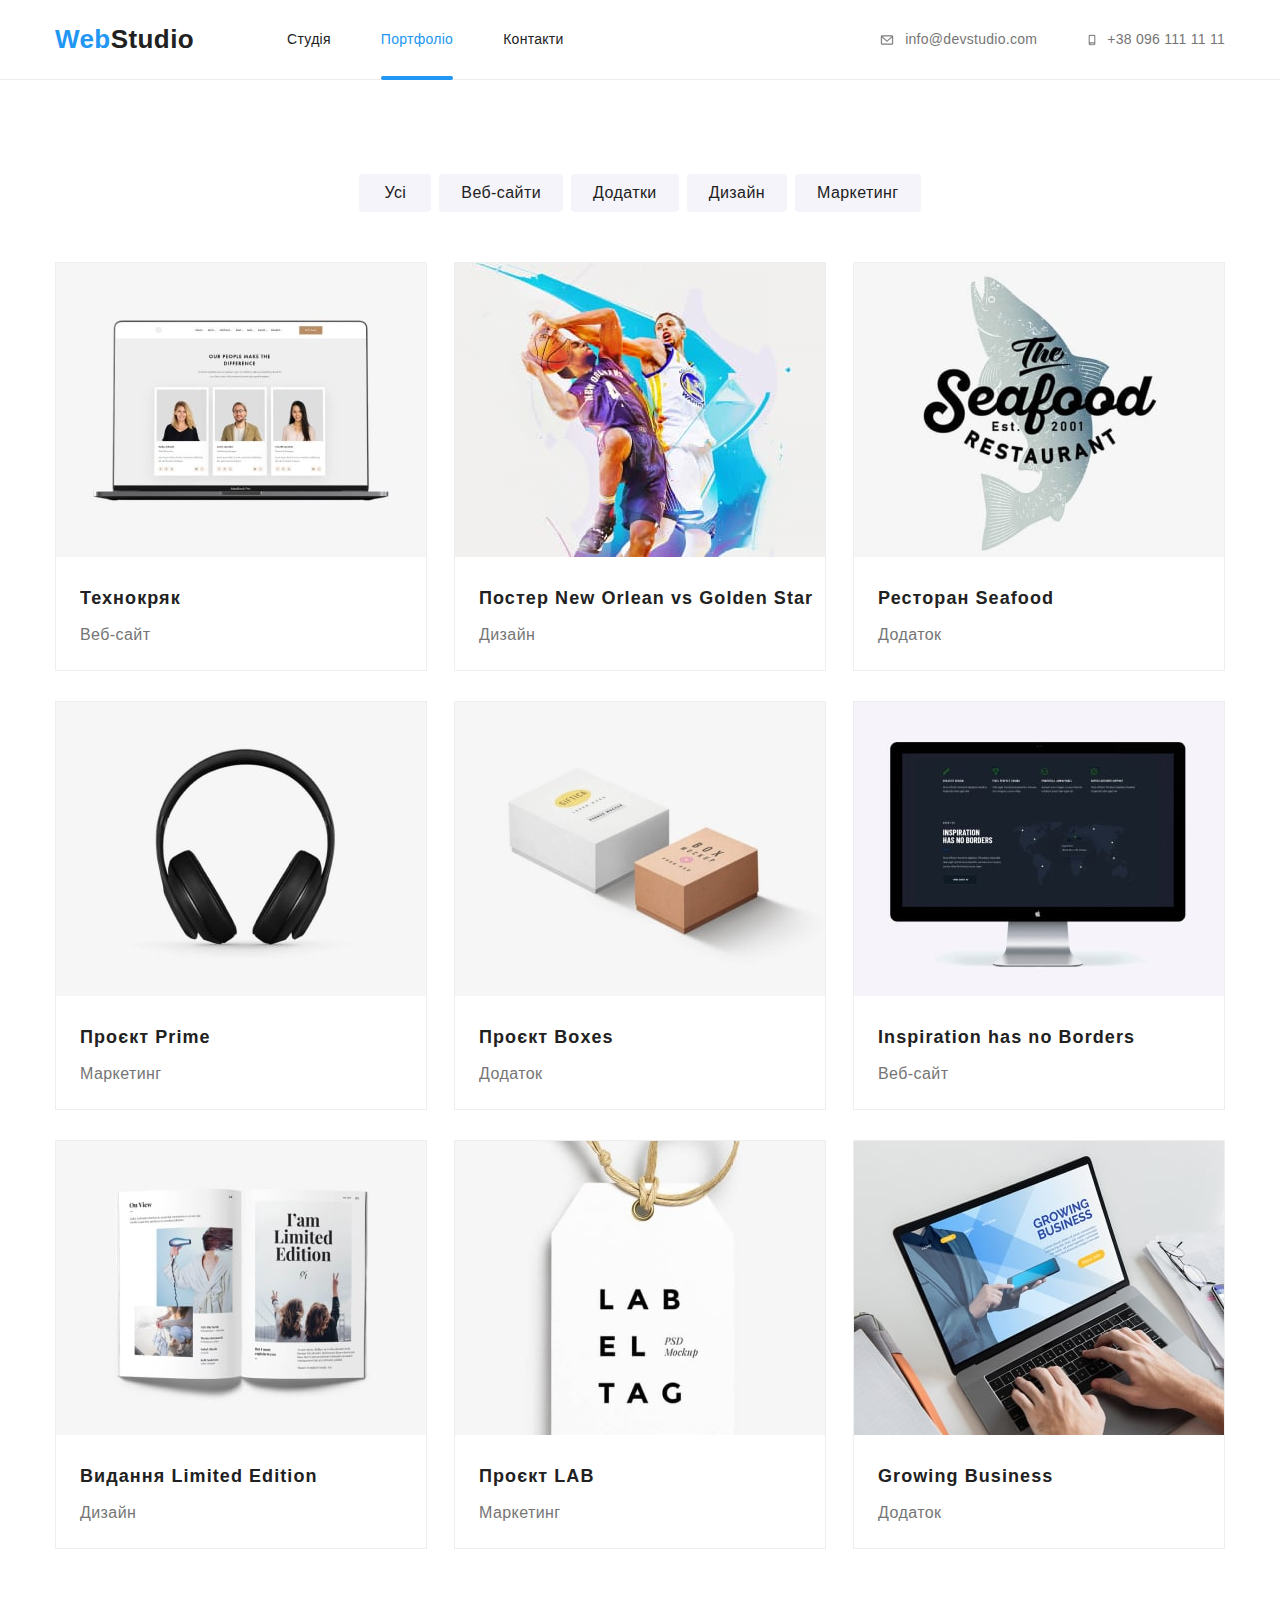
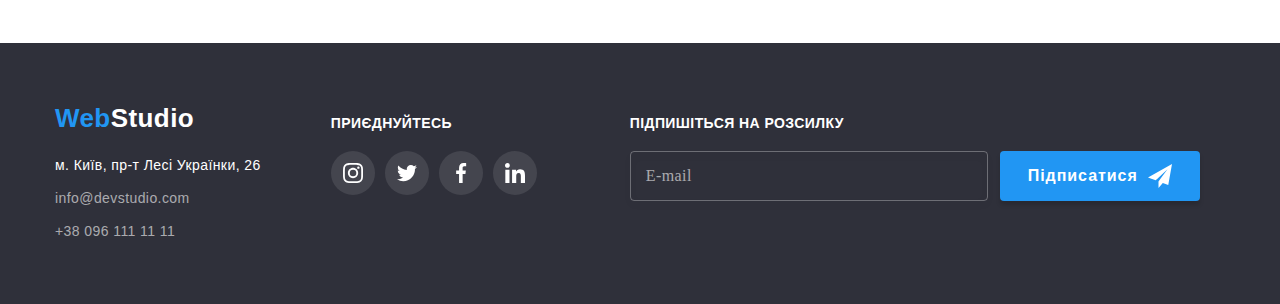
==== commit 7a640beb: "summaries" ====
--- a/portfolio.html
+++ b/portfolio.html
@@ -20,7 +20,7 @@
     <header class="header__section">
       <div class="container header__container">
         <nav>
-          <a class="link logo logo--margins-header" href="./index.html"
+          <a class="link logo header__logo" href="./index.html"
             ><span class="logo--blue">Web</span
             ><span class="logo--black">Studio</span></a
           >
@@ -38,14 +38,14 @@
         </nav>
         <ul class="list contacts__list">
           <li class="list__item">
-            <a class="link link__nav-contacts" href="mailto:info@devstudio.com">
+            <a class="link nav__link" href="mailto:info@devstudio.com">
               <svg class="link__icon-email" width="16" height="12">
                 <use href="./images/icons.svg#icon-envelope"></use></svg
               >info@devstudio.com</a
             >
           </li>
           <li class="list__item">
-            <a class="link link__nav-contacts" href="tel:+380961111111">
+            <a class="link nav__link" href="tel:+380961111111">
               <svg class="link__icon-phone" width="10" height="16">
                 <use href="./images/icons.svg#icon-smartphone"></use></svg
               >+38 096 111 11 11</a
@@ -276,7 +276,7 @@
     <footer class="section footer__section">
       <div class="container footer__container">
         <div class="footer-contacts">
-          <a class="link logo logo--margins-footer" href="./index.html"
+          <a class="link logo footer__logo" href="./index.html"
             ><span class="logo--blue">Web</span
             ><span class="logo--white">Studio</span></a
           >
--- a/css/main.min.css
+++ b/css/main.min.css
@@ -1 +1 @@
-.our-team__list,.peculiarities__list{-webkit-box-align:start;-ms-flex-align:start;align-items:flex-start;gap:30px}body{font-family:"Roboto",sans-serif;font-size:14px;letter-spacing:.03em;color:#757575;background-color:#fff}h1,h2,h3,h4,h5,h6,p,ul{margin:0;padding:0}ul{list-style:none}.visially-hidden{position:absolute;white-space:nowrap;width:1px;height:1px;overflow:hidden;border:0;padding:0;clip:rect(0 0 0 0);-webkit-clip-path:inset(50%);clip-path:inset(50%);margin:-1px}.section{padding:94px 0px}.container{width:1200px;margin-top:0;margin-bottom:0;margin-left:auto;margin-right:auto;padding:0 15px}.title{margin-bottom:50px;font-size:36px;line-height:1.17;text-align:center;color:#212121}.list{display:-webkit-box;display:-ms-flexbox;display:flex;-webkit-box-pack:justify;-ms-flex-pack:justify;justify-content:space-between;-webkit-box-align:center;-ms-flex-align:center;align-items:center}.list__item:not(:last-child){margin-right:50px}.social-list{display:-webkit-inline-box;display:-ms-inline-flexbox;display:inline-flex;-webkit-box-pack:justify;-ms-flex-pack:justify;justify-content:space-between;width:206px;height:44px}.social-list__link{display:-webkit-box;display:-ms-flexbox;display:flex;-webkit-box-pack:center;-ms-flex-pack:center;justify-content:center;-webkit-box-align:center;-ms-flex-align:center;align-items:center;width:44px;height:44px;color:#afb1b8;background-color:rgba(255,255,255,.1);border-radius:50%;-webkit-transition:color 250ms cubic-bezier(0.4, 0, 0.2, 1),background-color 250ms cubic-bezier(0.4, 0, 0.2, 1);transition:color 250ms cubic-bezier(0.4, 0, 0.2, 1),background-color 250ms cubic-bezier(0.4, 0, 0.2, 1)}.social-list__link:hover,.social-list__link:focus{background-color:#2196f3;color:#fff}.social-list__link:not(:last-child()){margin-right:10px}.social-list__svg{fill:currentColor}.link{display:block;text-decoration:none;font-weight:500;font-size:inherit;line-height:1.14;letter-spacing:.02em;color:#212121;-webkit-transition:color 250ms cubic-bezier(0.4, 0, 0.2, 1);transition:color 250ms cubic-bezier(0.4, 0, 0.2, 1)}.link:hover,.link:focus,.link--current{color:#2196f3}.link--current{position:relative}.link::after{content:"";position:absolute;top:275%;left:0;width:100%;height:4px;border-radius:2px;background:currentColor}.logo{margin-right:93px;font-family:"Raleway",sans-serif;font-style:normal;font-weight:700;font-size:26px;line-height:1.19;letter-spacing:inherit}.logo--blue{color:#2196f3}.logo--black{color:#212121}.logo--white{color:#fff}.logo--margins-header{margin-top:24px;margin-bottom:25px}.logo--margins-footer{margin:0px 0px 20px}.hero-btn{display:block;width:216px;height:50px;border-radius:4px;margin-left:auto;margin-right:auto;font-family:inherit;font-weight:700;font-size:16px;line-height:1.88;text-align:center;letter-spacing:.06em;color:#fff;background-color:#2196f3;border:rgba(0,0,0,0);-webkit-box-shadow:0px 4px 4px rgba(0,0,0,.15);box-shadow:0px 4px 4px rgba(0,0,0,.15);-webkit-transition:background-color 250ms cubic-bezier(0.4, 0, 0.2, 1),-webkit-box-shadow 250ms cubic-bezier(0.4, 0, 0.2, 1);transition:background-color 250ms cubic-bezier(0.4, 0, 0.2, 1),-webkit-box-shadow 250ms cubic-bezier(0.4, 0, 0.2, 1);transition:background-color 250ms cubic-bezier(0.4, 0, 0.2, 1),box-shadow 250ms cubic-bezier(0.4, 0, 0.2, 1);transition:background-color 250ms cubic-bezier(0.4, 0, 0.2, 1),box-shadow 250ms cubic-bezier(0.4, 0, 0.2, 1),-webkit-box-shadow 250ms cubic-bezier(0.4, 0, 0.2, 1)}.hero-btn:active,.hero-btn:hover,.hero-btn:focus{background-color:#188ce8;-webkit-box-shadow:0px 4px 4px rgba(0,0,0,.15);box-shadow:0px 4px 4px rgba(0,0,0,.15);border-radius:4px;cursor:pointer}.form-btn{display:-webkit-box;display:-ms-flexbox;display:flex;-webkit-box-pack:center;-ms-flex-pack:center;justify-content:center;-webkit-box-align:center;-ms-flex-align:center;align-items:center;width:200px}.portfolio-btns{-webkit-box-pack:center;-ms-flex-pack:center;justify-content:center;margin-bottom:50px}.portfolio-btns__item:not(:last-child){margin-right:8px}.filter-btn{padding:6px 22px;font-family:inherit;font-weight:500;font-size:16px;line-height:1.62;text-align:center;letter-spacing:inherit;color:#212121;background-color:#f5f4fa;border-radius:4px;border:rgba(0,0,0,0);-webkit-transition:color 250ms cubic-bezier(0.4, 0, 0.2, 1),background-color 250ms cubic-bezier(0.4, 0, 0.2, 1);transition:color 250ms cubic-bezier(0.4, 0, 0.2, 1),background-color 250ms cubic-bezier(0.4, 0, 0.2, 1)}.filter-btn--common{padding-left:25px;padding-right:25px}.filter-btn:focus,.filter-btn:hover,.filter-btn:active{cursor:pointer;color:#fff;background-color:#2196f3;-webkit-box-shadow:0px 3px 1px rgba(0,0,0,.1),0px 1px 2px rgba(0,0,0,.08),0px 2px 2px rgba(0,0,0,.12);box-shadow:0px 3px 1px rgba(0,0,0,.1),0px 1px 2px rgba(0,0,0,.08),0px 2px 2px rgba(0,0,0,.12)}.close-btn{position:absolute;top:8px;right:8px;display:-webkit-box;display:-ms-flexbox;display:flex;-webkit-box-align:center;-ms-flex-align:center;align-items:center;width:30px;height:30px;background-color:rgba(0,0,0,0);border:none;cursor:pointer;outline:rgba(0,0,0,0);-webkit-transition:stroke 250ms cubic-bezier(0.4, 0, 0.2, 1);transition:stroke 250ms cubic-bezier(0.4, 0, 0.2, 1)}.close-btn__svg{fill:rgba(0,0,0,0)}.close-btn:hover .close-btn__svg,.close-btn:focus .close-btn__svg{stroke:#2196f3}.header__section{height:80px;padding:0px 0px;border-bottom:1px solid #ececec}.header__container{display:-webkit-box;display:-ms-flexbox;display:flex}nav{display:-webkit-box;display:-ms-flexbox;display:flex;-webkit-box-align:center;-ms-flex-align:center;align-items:center}.link__nav-contacts{display:-webkit-box;display:-ms-flexbox;display:flex;-webkit-box-align:center;-ms-flex-align:center;align-items:center;color:inherit}.link__icon-email,.link__icon-phone{margin-right:10px;fill:currentColor;stroke:currentColor}.contacts__list{margin-left:auto}.address-list__link{margin-bottom:9px;font-weight:inherit;line-height:1.71;letter-spacing:inherit;color:#fff}.address-list__contacts{font-weight:inherit;line-height:1.71;letter-spacing:inherit;color:rgba(255,255,255,.6)}address{font-style:normal}.address-list__item:not(:last-child){margin-bottom:9px}.footer__section{padding-top:60px;padding-bottom:60px;background-color:#2f303a}.footer__container{display:-webkit-box;display:-ms-flexbox;display:flex}.footer-contacts{margin-right:70px}.footer-social-container{margin-right:93px}.footer-social-container__text,.form-mailing__text{margin-top:12px;margin-bottom:20px;font-weight:700;line-height:1.1428571429;text-transform:uppercase;color:#fff}footer .social-list__svg{fill:#fff}.form-mailing__thumb{display:-webkit-box;display:-ms-flexbox;display:flex;-webkit-box-align:center;-ms-flex-align:center;align-items:center}.form-mailing__field{display:inline-block;position:relative;margin-right:12px}.form-mailing__input{width:358px;height:50px;padding-left:16px;color:#fff;background-color:inherit;border:1px solid rgba(255,255,255,.3);outline:rgba(0,0,0,0);-webkit-filter:drop-shadow(0px 4px 4px rgba(0, 0, 0, 0.15));filter:drop-shadow(0px 4px 4px rgba(0, 0, 0, 0.15));border-radius:4px}.form-mailing__label{display:inline-block;position:absolute;top:50%;left:16px;-webkit-transform:translateY(-50%);transform:translateY(-50%);-webkit-transition:-webkit-transform 250ms cubic-bezier(0.4, 0, 0.2, 1);transition:-webkit-transform 250ms cubic-bezier(0.4, 0, 0.2, 1);transition:transform 250ms cubic-bezier(0.4, 0, 0.2, 1);transition:transform 250ms cubic-bezier(0.4, 0, 0.2, 1), -webkit-transform 250ms cubic-bezier(0.4, 0, 0.2, 1);font-family:"Roboto";font-size:16px;line-height:1.25;color:rgba(255,255,255,.6)}.form-mailing__input:focus+.form-mailing__label{-webkit-transform:translate(-70px, -50%);transform:translate(-70px, -50%)}.form-mailing__svg{margin-left:10px}.section__hero{padding-top:200px;padding-bottom:200px;background-image:-webkit-gradient(linear, left top, left bottom, from(rgba(47, 48, 58, 0.4)), to(rgba(47, 48, 58, 0.4))),url(../images/hero-img.jpg);background-image:linear-gradient(to bottom, rgba(47, 48, 58, 0.4), rgba(47, 48, 58, 0.4)),url(../images/hero-img.jpg);background-repeat:no-repeat;background-position:center;background-size:1600px;background-color:#c4c4c4}.hero h1{margin-bottom:30px;font-weight:900;font-size:44px;line-height:1.36;letter-spacing:.06em;text-align:center;text-transform:uppercase;color:#fff}.peculiarities__thumb{display:-webkit-box;display:-ms-flexbox;display:flex;-webkit-box-pack:center;-ms-flex-pack:center;justify-content:center;-webkit-box-align:center;-ms-flex-align:center;align-items:center;width:270px;height:120px;margin-bottom:30px;background-color:#f5f4fa;border-radius:4px}.peculiarities__title{margin-bottom:10px;font-size:inherit;font-weight:700;line-height:1.14;color:#212121}.peculiarities__text{line-height:1.71}.our-mission__section{padding-top:0}.our-mission__thumb{position:relative}.our-mission__text{position:absolute;left:0;bottom:0;width:370px;padding:27px 0px;font-weight:700;line-height:1.1428571429;text-align:center;text-transform:uppercase;color:#fff;background:rgba(47,48,58,.8)}.our-team{background-color:#f5f4fa}.our-team__img{margin-bottom:30px}.our-team__title{margin-bottom:10px;font-weight:500;font-size:16px;line-height:1.19;text-align:center;color:#212121}.our-team__text{margin-bottom:16px;font-size:16px;line-height:1.19;text-align:center}.our-team .social-list{margin:0 32px 30px}.our-team__item{background-color:#fff;-webkit-box-shadow:0px 1px 3px rgba(0,0,0,.12),0px 1px 1px rgba(0,0,0,.14),0px 2px 1px rgba(0,0,0,.2);box-shadow:0px 1px 3px rgba(0,0,0,.12),0px 1px 1px rgba(0,0,0,.14),0px 2px 1px rgba(0,0,0,.2);border-radius:0px 0px 4px 4px}.clients__list{display:-webkit-box;display:-ms-flexbox;display:flex;-webkit-box-pack:justify;-ms-flex-pack:justify;justify-content:space-between;-webkit-box-align:center;-ms-flex-align:center;align-items:center}.clients__link{display:-webkit-box;display:-ms-flexbox;display:flex;-webkit-box-pack:center;-ms-flex-pack:center;justify-content:center;-webkit-box-align:center;-ms-flex-align:center;align-items:center;width:170px;height:92px;color:#afb1b8;-webkit-transition:color 250ms cubic-bezier(0.4, 0, 0.2, 1);transition:color 250ms cubic-bezier(0.4, 0, 0.2, 1);border:1px solid #afb1b8;border-radius:4px}.clients__link:hover,.clients__link:focus{border-color:#2196f3;color:#2196f3}.clients__svg{fill:currentColor}.backdrop{position:fixed;top:0;left:0;width:100vw;height:100vh;opacity:1;translate:opacity 250 ms cubic-bezier(0.4, 0, 0.2, 1);background:rgba(0,0,0,.2)}.backdrop.is-hidden{visibility:hidden;opacity:0;pointer-events:none}.modal{position:absolute;top:50%;left:50%;opacity:1;-webkit-transform:translate(-50%, -50%) scale(1);transform:translate(-50%, -50%) scale(1);-webkit-transition:opacity 250ms cubic-bezier(0.4, 0, 0.2, 1),-webkit-transform 250ms cubic-bezier(0.4, 0, 0.2, 1);transition:opacity 250ms cubic-bezier(0.4, 0, 0.2, 1),-webkit-transform 250ms cubic-bezier(0.4, 0, 0.2, 1);transition:transform 250ms cubic-bezier(0.4, 0, 0.2, 1),opacity 250ms cubic-bezier(0.4, 0, 0.2, 1);transition:transform 250ms cubic-bezier(0.4, 0, 0.2, 1),opacity 250ms cubic-bezier(0.4, 0, 0.2, 1),-webkit-transform 250ms cubic-bezier(0.4, 0, 0.2, 1);min-width:528px;min-height:581px;padding-top:30px;padding-bottom:50px;background:#fff;-webkit-box-shadow:0px 1px 3px rgba(0,0,0,.12),0px 1px 1px rgba(0,0,0,.14),0px 2px 1px rgba(0,0,0,.2);box-shadow:0px 1px 3px rgba(0,0,0,.12),0px 1px 1px rgba(0,0,0,.14),0px 2px 1px rgba(0,0,0,.2);border-radius:4px}.backdrop.is-hidden .modal{opacity:0;-webkit-transform:translate(-50%, -50%) scale(0.9);transform:translate(-50%, -50%) scale(0.9)}.modal__text{margin-bottom:12px;font-weight:700;font-size:20px;line-height:1.15;text-align:center;color:#212121}.inputs-container{width:448px;margin:0 40px}.inputs-field__label{display:block;margin-bottom:4px;font-weight:400;font-size:12px;line-height:1.1666666667;letter-spacing:.01em;color:#757575}.inputs-field{position:relative}.inputs-field__input{display:block;width:448px;height:40px;margin-bottom:10px;padding-left:42px;border:1px solid rgba(33,33,33,.2);border-radius:4px;outline:none;-webkit-transition:border 250ms cubic-bezier(0.4, 0, 0.2, 1),-webkit-box-shadow 250ms cubic-bezier(0.4, 0, 0.2, 1);transition:border 250ms cubic-bezier(0.4, 0, 0.2, 1),-webkit-box-shadow 250ms cubic-bezier(0.4, 0, 0.2, 1);transition:border 250ms cubic-bezier(0.4, 0, 0.2, 1),box-shadow 250ms cubic-bezier(0.4, 0, 0.2, 1);transition:border 250ms cubic-bezier(0.4, 0, 0.2, 1),box-shadow 250ms cubic-bezier(0.4, 0, 0.2, 1),-webkit-box-shadow 250ms cubic-bezier(0.4, 0, 0.2, 1)}.inputs-field__input:focus{border-color:#2196f3;-webkit-box-shadow:0px 4px 4px rgba(0,0,0,.15);box-shadow:0px 4px 4px rgba(0,0,0,.15)}.inputs-field__svg{display:inline-block;position:absolute;top:28px;left:12px;-webkit-transition:fill 250ms cubic-bezier(0.4, 0, 0.2, 1);transition:fill 250ms cubic-bezier(0.4, 0, 0.2, 1)}.inputs-field__input:focus+.inputs-field__svg{fill:#2196f3}.inputs-field__textarea{resize:none;height:120px;padding:12px 16px;margin-bottom:20px;font-size:12px;line-height:1.1666666667;letter-spacing:.01em}.inputs-field__textarea::-webkit-input-placeholder{color:rgba(117,117,117,.5)}.inputs-field__textarea::-moz-placeholder{color:rgba(117,117,117,.5)}.inputs-field__textarea:-ms-input-placeholder{color:rgba(117,117,117,.5)}.inputs-field__textarea::-ms-input-placeholder{color:rgba(117,117,117,.5)}.inputs-field__textarea::placeholder{color:rgba(117,117,117,.5)}.agreement-field{display:-webkit-box;display:-ms-flexbox;display:flex;-webkit-box-align:center;-ms-flex-align:center;align-items:center;position:relative;margin-left:auto;margin-right:auto;width:425px;margin:0 auto 30px}.agreement-field__label{margin-left:24px;line-height:1.7142857143;color:#757575}.agreement-field__accept,.agreement-field__no-accept{display:inline-block;position:absolute;top:50%;left:0;width:16px;height:15px;-webkit-transform:translateY(-50%);transform:translateY(-50%)}.agreement-field__accept{opacity:0;-webkit-transition:opacity 250ms cubic-bezier(0.4, 0, 0.2, 1);transition:opacity 250ms cubic-bezier(0.4, 0, 0.2, 1)}.agreement-field__input:checked~.agreement-field__accept{opacity:1}.agreement-field__no-accept{opacity:1;-webkit-transition:opacity 250ms cubic-bezier(0.4, 0, 0.2, 1);transition:opacity 250ms cubic-bezier(0.4, 0, 0.2, 1)}.agreement-field__input:checked~.agreement-field__no-accept{opacity:0}.agreement-field__link{color:#2196f3}.portfolio{-ms-flex-wrap:wrap;flex-wrap:wrap}.portfolio__title{margin-left:24px;margin-right:24px;margin-bottom:4px;font-size:18px;line-height:2;letter-spacing:.06em;color:#212121}.portfolio__text{margin-left:24px;margin-right:24px;font-size:16px;line-height:1.88;color:#757575}.portfolio__item{margin-bottom:30px}.portfolio__item:nth-child(n+7){margin-bottom:0px}.portfolio__link{display:block;overflow:hidden;padding-bottom:20px;text-decoration:none;border:1px solid #eee}.portfolio__link:hover,.portfolio__link:focus{-webkit-animation:portfolio__link-hover 250ms cubic-bezier(0.4, 0, 0.2, 1) forwards;animation:portfolio__link-hover 250ms cubic-bezier(0.4, 0, 0.2, 1) forwards}.portfolio__thumb{position:relative;margin-bottom:20px}.portfolio-overlay{position:absolute;top:0;left:0;width:100%;height:100%;-webkit-transform:translateY(150%);transform:translateY(150%);-webkit-transition:-webkit-transform 250ms cubic-bezier(0.4, 0, 0.2, 1);transition:-webkit-transform 250ms cubic-bezier(0.4, 0, 0.2, 1);transition:transform 250ms cubic-bezier(0.4, 0, 0.2, 1);transition:transform 250ms cubic-bezier(0.4, 0, 0.2, 1), -webkit-transform 250ms cubic-bezier(0.4, 0, 0.2, 1);background:rgba(33,150,243,.9)}.portfolio__link:focus .portfolio-overlay,.portfolio__link:hover .portfolio-overlay{-webkit-transform:translateY(0);transform:translateY(0)}.portfolio-overlay__text{padding:63px 24px;font-size:18px;line-height:1.56;color:#fff}@-webkit-keyframes portfolio__link-hover{from{-webkit-box-shadow:0px 1px 1px rgba(0,0,0,.12) ж;box-shadow:0px 1px 1px rgba(0,0,0,.12) ж}50%{-webkit-box-shadow:0px 1px 1px rgba(0,0,0,.12),0px 4px 4px rgba(0,0,0,.06);box-shadow:0px 1px 1px rgba(0,0,0,.12),0px 4px 4px rgba(0,0,0,.06)}to{-webkit-box-shadow:0px 1px 1px rgba(0,0,0,.12),0px 4px 4px rgba(0,0,0,.06),1px 4px 6px rgba(0,0,0,.16);box-shadow:0px 1px 1px rgba(0,0,0,.12),0px 4px 4px rgba(0,0,0,.06),1px 4px 6px rgba(0,0,0,.16)}}@keyframes portfolio__link-hover{from{-webkit-box-shadow:0px 1px 1px rgba(0,0,0,.12) ж;box-shadow:0px 1px 1px rgba(0,0,0,.12) ж}50%{-webkit-box-shadow:0px 1px 1px rgba(0,0,0,.12),0px 4px 4px rgba(0,0,0,.06);box-shadow:0px 1px 1px rgba(0,0,0,.12),0px 4px 4px rgba(0,0,0,.06)}to{-webkit-box-shadow:0px 1px 1px rgba(0,0,0,.12),0px 4px 4px rgba(0,0,0,.06),1px 4px 6px rgba(0,0,0,.16);box-shadow:0px 1px 1px rgba(0,0,0,.12),0px 4px 4px rgba(0,0,0,.06),1px 4px 6px rgba(0,0,0,.16)}}/*# sourceMappingURL=main.min.css.map */+.our-team__list,.peculiarities__list{-webkit-box-align:start;-ms-flex-align:start;align-items:flex-start;gap:30px}body{font-family:"Roboto",sans-serif;font-size:14px;letter-spacing:.03em;color:#757575;background-color:#fff}h1,h2,h3,h4,h5,h6,p,ul{margin:0;padding:0}ul{list-style:none}.visially-hidden{position:absolute;white-space:nowrap;width:1px;height:1px;overflow:hidden;border:0;padding:0;clip:rect(0 0 0 0);-webkit-clip-path:inset(50%);clip-path:inset(50%);margin:-1px}.section{padding:94px 0px}.container{width:1200px;margin-top:0;margin-bottom:0;margin-left:auto;margin-right:auto;padding:0 15px}.title{margin-bottom:50px;font-size:36px;line-height:1.17;text-align:center;color:#212121}.list{display:-webkit-box;display:-ms-flexbox;display:flex;-webkit-box-pack:justify;-ms-flex-pack:justify;justify-content:space-between;-webkit-box-align:center;-ms-flex-align:center;align-items:center}.list__item:not(:last-child){margin-right:50px}.social-list{display:-webkit-inline-box;display:-ms-inline-flexbox;display:inline-flex;-webkit-box-pack:justify;-ms-flex-pack:justify;justify-content:space-between;width:206px;height:44px}.social-list__link{display:-webkit-box;display:-ms-flexbox;display:flex;-webkit-box-pack:center;-ms-flex-pack:center;justify-content:center;-webkit-box-align:center;-ms-flex-align:center;align-items:center;width:44px;height:44px;color:#afb1b8;background-color:rgba(255,255,255,.1);border-radius:50%;-webkit-transition:color 250ms cubic-bezier(0.4, 0, 0.2, 1),background-color 250ms cubic-bezier(0.4, 0, 0.2, 1);transition:color 250ms cubic-bezier(0.4, 0, 0.2, 1),background-color 250ms cubic-bezier(0.4, 0, 0.2, 1)}.social-list__link:hover,.social-list__link:focus{background-color:#2196f3;color:#fff}.social-list__link:not(:last-child()){margin-right:10px}.social-list__svg{fill:currentColor}.link{display:block;text-decoration:none;font-weight:500;font-size:inherit;line-height:1.14;letter-spacing:.02em;color:#212121;-webkit-transition:color 250ms cubic-bezier(0.4, 0, 0.2, 1);transition:color 250ms cubic-bezier(0.4, 0, 0.2, 1)}.link:hover,.link:focus,.link--current{color:#2196f3}.link--current{position:relative}.link--current::after{content:"";position:absolute;top:275%;left:0;width:100%;height:4px;border-radius:2px;background:currentColor}.logo{margin-right:93px;font-family:"Raleway",sans-serif;font-style:normal;font-weight:700;font-size:26px;line-height:1.19;letter-spacing:inherit}.logo--blue{color:#2196f3}.logo--black{color:#212121}.logo--white{color:#fff}.header__logo{margin-top:24px;margin-bottom:25px}.footer__logo{margin:0px 0px 20px}.hero-btn{display:block;width:216px;height:50px;border-radius:4px;margin-left:auto;margin-right:auto;font-family:inherit;font-weight:700;font-size:16px;line-height:1.88;text-align:center;letter-spacing:.06em;color:#fff;background-color:#2196f3;border:rgba(0,0,0,0);-webkit-box-shadow:0px 4px 4px rgba(0,0,0,.15);box-shadow:0px 4px 4px rgba(0,0,0,.15);-webkit-transition:background-color 250ms cubic-bezier(0.4, 0, 0.2, 1),-webkit-box-shadow 250ms cubic-bezier(0.4, 0, 0.2, 1);transition:background-color 250ms cubic-bezier(0.4, 0, 0.2, 1),-webkit-box-shadow 250ms cubic-bezier(0.4, 0, 0.2, 1);transition:background-color 250ms cubic-bezier(0.4, 0, 0.2, 1),box-shadow 250ms cubic-bezier(0.4, 0, 0.2, 1);transition:background-color 250ms cubic-bezier(0.4, 0, 0.2, 1),box-shadow 250ms cubic-bezier(0.4, 0, 0.2, 1),-webkit-box-shadow 250ms cubic-bezier(0.4, 0, 0.2, 1)}.hero-btn:active,.hero-btn:hover,.hero-btn:focus{background-color:#188ce8;-webkit-box-shadow:0px 4px 4px rgba(0,0,0,.15);box-shadow:0px 4px 4px rgba(0,0,0,.15);border-radius:4px;cursor:pointer}.form-btn{display:-webkit-box;display:-ms-flexbox;display:flex;-webkit-box-pack:center;-ms-flex-pack:center;justify-content:center;-webkit-box-align:center;-ms-flex-align:center;align-items:center;width:200px}.portfolio-btns{-webkit-box-pack:center;-ms-flex-pack:center;justify-content:center;margin-bottom:50px}.portfolio-btns__item:not(:last-child){margin-right:8px}.filter-btn{padding:6px 22px;font-family:inherit;font-weight:500;font-size:16px;line-height:1.62;text-align:center;letter-spacing:inherit;color:#212121;background-color:#f5f4fa;border-radius:4px;border:rgba(0,0,0,0);-webkit-transition:color 250ms cubic-bezier(0.4, 0, 0.2, 1),background-color 250ms cubic-bezier(0.4, 0, 0.2, 1);transition:color 250ms cubic-bezier(0.4, 0, 0.2, 1),background-color 250ms cubic-bezier(0.4, 0, 0.2, 1)}.filter-btn--common{padding-left:25px;padding-right:25px}.filter-btn:focus,.filter-btn:hover,.filter-btn:active{cursor:pointer;color:#fff;background-color:#2196f3;-webkit-box-shadow:0px 3px 1px rgba(0,0,0,.1),0px 1px 2px rgba(0,0,0,.08),0px 2px 2px rgba(0,0,0,.12);box-shadow:0px 3px 1px rgba(0,0,0,.1),0px 1px 2px rgba(0,0,0,.08),0px 2px 2px rgba(0,0,0,.12)}.close-btn{position:absolute;top:8px;right:8px;display:-webkit-box;display:-ms-flexbox;display:flex;-webkit-box-align:center;-ms-flex-align:center;align-items:center;width:30px;height:30px;background-color:rgba(0,0,0,0);border:none;cursor:pointer;outline:rgba(0,0,0,0);-webkit-transition:stroke 250ms cubic-bezier(0.4, 0, 0.2, 1);transition:stroke 250ms cubic-bezier(0.4, 0, 0.2, 1)}.close-btn__svg{fill:rgba(0,0,0,0)}.close-btn:hover .close-btn__svg,.close-btn:focus .close-btn__svg{stroke:#2196f3}.header__section{height:80px;padding:0px 0px;border-bottom:1px solid #ececec}.header__container{display:-webkit-box;display:-ms-flexbox;display:flex}nav{display:-webkit-box;display:-ms-flexbox;display:flex;-webkit-box-align:center;-ms-flex-align:center;align-items:center}.nav__link{display:-webkit-box;display:-ms-flexbox;display:flex;-webkit-box-align:center;-ms-flex-align:center;align-items:center;color:inherit}.link__icon-email,.link__icon-phone{margin-right:10px;fill:currentColor;stroke:currentColor}.contacts__list{margin-left:auto}.address-list__link{margin-bottom:9px;font-weight:inherit;line-height:1.71;letter-spacing:inherit;color:#fff}.address-list__contacts{font-weight:inherit;line-height:1.71;letter-spacing:inherit;color:rgba(255,255,255,.6)}address{font-style:normal}.address-list__item:not(:last-child){margin-bottom:9px}.footer__section{padding-top:60px;padding-bottom:60px;background-color:#2f303a}.footer__container{display:-webkit-box;display:-ms-flexbox;display:flex}.footer-contacts{margin-right:70px}.footer-social-container{margin-right:93px}.footer-social-container__text,.form-mailing__text{margin-top:12px;margin-bottom:20px;font-weight:700;line-height:1.1428571429;text-transform:uppercase;color:#fff}footer .social-list__svg{fill:#fff}.form-mailing__thumb{display:-webkit-box;display:-ms-flexbox;display:flex;-webkit-box-align:center;-ms-flex-align:center;align-items:center}.form-mailing__field{display:inline-block;position:relative;margin-right:12px}.form-mailing__input{width:358px;height:50px;padding-left:16px;color:#fff;background-color:inherit;border:1px solid rgba(255,255,255,.3);outline:rgba(0,0,0,0);-webkit-filter:drop-shadow(0px 4px 4px rgba(0, 0, 0, 0.15));filter:drop-shadow(0px 4px 4px rgba(0, 0, 0, 0.15));border-radius:4px}.form-mailing__label{display:inline-block;position:absolute;top:50%;left:16px;-webkit-transform:translateY(-50%);transform:translateY(-50%);-webkit-transition:-webkit-transform 250ms cubic-bezier(0.4, 0, 0.2, 1);transition:-webkit-transform 250ms cubic-bezier(0.4, 0, 0.2, 1);transition:transform 250ms cubic-bezier(0.4, 0, 0.2, 1);transition:transform 250ms cubic-bezier(0.4, 0, 0.2, 1), -webkit-transform 250ms cubic-bezier(0.4, 0, 0.2, 1);font-family:"Roboto";font-size:16px;line-height:1.25;color:rgba(255,255,255,.6)}.form-mailing__input:focus+.form-mailing__label{-webkit-transform:translate(-70px, -50%);transform:translate(-70px, -50%)}.form-mailing__svg{margin-left:10px}.section__hero{padding-top:200px;padding-bottom:200px;background-image:-webkit-gradient(linear, left top, left bottom, from(rgba(47, 48, 58, 0.4)), to(rgba(47, 48, 58, 0.4))),url(../images/hero-img.jpg);background-image:linear-gradient(to bottom, rgba(47, 48, 58, 0.4), rgba(47, 48, 58, 0.4)),url(../images/hero-img.jpg);background-repeat:no-repeat;background-position:center;background-size:1600px;background-color:#c4c4c4}.hero h1{margin-bottom:30px;font-weight:900;font-size:44px;line-height:1.36;letter-spacing:.06em;text-align:center;text-transform:uppercase;color:#fff}.peculiarities__thumb{display:-webkit-box;display:-ms-flexbox;display:flex;-webkit-box-pack:center;-ms-flex-pack:center;justify-content:center;-webkit-box-align:center;-ms-flex-align:center;align-items:center;width:270px;height:120px;margin-bottom:30px;background-color:#f5f4fa;border-radius:4px}.peculiarities__title{margin-bottom:10px;font-size:inherit;font-weight:700;line-height:1.14;color:#212121}.peculiarities__text{line-height:1.71}.our-mission__section{padding-top:0}.our-mission__thumb{position:relative}.our-mission__text{position:absolute;left:0;bottom:0;width:370px;padding:27px 0px;font-weight:700;line-height:1.1428571429;text-align:center;text-transform:uppercase;color:#fff;background:rgba(47,48,58,.8)}.section__our-team{background-color:#f5f4fa}.our-team__img{margin-bottom:30px}.our-team__title{margin-bottom:10px;font-weight:500;font-size:16px;line-height:1.19;text-align:center;color:#212121}.our-team__text{margin-bottom:16px;font-size:16px;line-height:1.19;text-align:center}.our-team__social-list{margin:0 32px 30px}.our-team__item{background-color:#fff;-webkit-box-shadow:0px 1px 3px rgba(0,0,0,.12),0px 1px 1px rgba(0,0,0,.14),0px 2px 1px rgba(0,0,0,.2);box-shadow:0px 1px 3px rgba(0,0,0,.12),0px 1px 1px rgba(0,0,0,.14),0px 2px 1px rgba(0,0,0,.2);border-radius:0px 0px 4px 4px}.clients__list{display:-webkit-box;display:-ms-flexbox;display:flex;-webkit-box-pack:justify;-ms-flex-pack:justify;justify-content:space-between;-webkit-box-align:center;-ms-flex-align:center;align-items:center}.clients__link{display:-webkit-box;display:-ms-flexbox;display:flex;-webkit-box-pack:center;-ms-flex-pack:center;justify-content:center;-webkit-box-align:center;-ms-flex-align:center;align-items:center;width:170px;height:92px;color:#afb1b8;-webkit-transition:color 250ms cubic-bezier(0.4, 0, 0.2, 1);transition:color 250ms cubic-bezier(0.4, 0, 0.2, 1);border:1px solid #afb1b8;border-radius:4px}.clients__link:hover,.clients__link:focus{border-color:#2196f3;color:#2196f3}.clients__svg{fill:currentColor}.backdrop{position:fixed;top:0;left:0;width:100vw;height:100vh;opacity:1;translate:opacity 250 ms cubic-bezier(0.4, 0, 0.2, 1);background:rgba(0,0,0,.2)}.backdrop.is-hidden{visibility:hidden;opacity:0;pointer-events:none}.modal{position:absolute;top:50%;left:50%;min-width:528px;min-height:581px;padding-top:30px;padding-bottom:50px;background:#fff;-webkit-box-shadow:0px 1px 3px rgba(0,0,0,.12),0px 1px 1px rgba(0,0,0,.14),0px 2px 1px rgba(0,0,0,.2);box-shadow:0px 1px 3px rgba(0,0,0,.12),0px 1px 1px rgba(0,0,0,.14),0px 2px 1px rgba(0,0,0,.2);border-radius:4px;-webkit-transition:opacity 250ms cubic-bezier(0.4, 0, 0.2, 1),-webkit-transform 250ms cubic-bezier(0.4, 0, 0.2, 1);transition:opacity 250ms cubic-bezier(0.4, 0, 0.2, 1),-webkit-transform 250ms cubic-bezier(0.4, 0, 0.2, 1);transition:transform 250ms cubic-bezier(0.4, 0, 0.2, 1),opacity 250ms cubic-bezier(0.4, 0, 0.2, 1);transition:transform 250ms cubic-bezier(0.4, 0, 0.2, 1),opacity 250ms cubic-bezier(0.4, 0, 0.2, 1),-webkit-transform 250ms cubic-bezier(0.4, 0, 0.2, 1)}.backdrop.is-hidden .modal{opacity:0;-webkit-transform:translate(-50%, -50%) scale(0.4);transform:translate(-50%, -50%) scale(0.4)}.backdrop .modal{opacity:1;-webkit-transform:translate(-50%, -50%) scale(1);transform:translate(-50%, -50%) scale(1)}.modal__text{margin-bottom:12px;font-weight:700;font-size:20px;line-height:1.15;text-align:center;color:#212121}.inputs-container{width:448px;margin:0 40px}.inputs-field__label{display:block;margin-bottom:4px;font-weight:400;font-size:12px;line-height:1.1666666667;letter-spacing:.01em;color:#757575}.inputs-field{position:relative}.inputs-field__input{display:block;width:448px;height:40px;margin-bottom:10px;padding-left:42px;border:1px solid rgba(33,33,33,.2);border-radius:4px;outline:none;-webkit-transition:border 250ms cubic-bezier(0.4, 0, 0.2, 1),-webkit-box-shadow 250ms cubic-bezier(0.4, 0, 0.2, 1);transition:border 250ms cubic-bezier(0.4, 0, 0.2, 1),-webkit-box-shadow 250ms cubic-bezier(0.4, 0, 0.2, 1);transition:border 250ms cubic-bezier(0.4, 0, 0.2, 1),box-shadow 250ms cubic-bezier(0.4, 0, 0.2, 1);transition:border 250ms cubic-bezier(0.4, 0, 0.2, 1),box-shadow 250ms cubic-bezier(0.4, 0, 0.2, 1),-webkit-box-shadow 250ms cubic-bezier(0.4, 0, 0.2, 1)}.inputs-field__input:focus{border-color:#2196f3;-webkit-box-shadow:0px 4px 4px rgba(0,0,0,.15);box-shadow:0px 4px 4px rgba(0,0,0,.15)}.inputs-field__svg{display:inline-block;position:absolute;top:28px;left:12px;-webkit-transition:fill 250ms cubic-bezier(0.4, 0, 0.2, 1);transition:fill 250ms cubic-bezier(0.4, 0, 0.2, 1)}.inputs-field__input:focus+.inputs-field__svg{fill:#2196f3}.inputs-field__textarea{resize:none;height:120px;padding:12px 16px;margin-bottom:20px;font-size:12px;line-height:1.1666666667;letter-spacing:.01em}.inputs-field__textarea::-webkit-input-placeholder{color:rgba(117,117,117,.5)}.inputs-field__textarea::-moz-placeholder{color:rgba(117,117,117,.5)}.inputs-field__textarea:-ms-input-placeholder{color:rgba(117,117,117,.5)}.inputs-field__textarea::-ms-input-placeholder{color:rgba(117,117,117,.5)}.inputs-field__textarea::placeholder{color:rgba(117,117,117,.5)}.agreement-field{display:-webkit-box;display:-ms-flexbox;display:flex;-webkit-box-align:center;-ms-flex-align:center;align-items:center;position:relative;margin-left:auto;margin-right:auto;width:425px;margin:0 auto 30px}.agreement-field__label{margin-left:24px;line-height:1.7142857143;color:#757575}.agreement-field__accept,.agreement-field__no-accept{display:inline-block;position:absolute;top:50%;left:0;width:16px;height:15px;-webkit-transform:translateY(-50%);transform:translateY(-50%)}.agreement-field__accept{opacity:0;-webkit-transition:opacity 250ms cubic-bezier(0.4, 0, 0.2, 1);transition:opacity 250ms cubic-bezier(0.4, 0, 0.2, 1)}.agreement-field__input:checked~.agreement-field__accept{opacity:1}.agreement-field__no-accept{opacity:1;-webkit-transition:opacity 250ms cubic-bezier(0.4, 0, 0.2, 1);transition:opacity 250ms cubic-bezier(0.4, 0, 0.2, 1)}.agreement-field__input:checked~.agreement-field__no-accept{opacity:0}.agreement-field__link{color:#2196f3}.portfolio{-ms-flex-wrap:wrap;flex-wrap:wrap}.portfolio__title{margin-left:24px;margin-bottom:4px;font-size:18px;line-height:2;letter-spacing:.06em;color:#212121}.portfolio__text{margin-left:24px;font-size:16px;line-height:1.88;color:#757575}.portfolio__item{margin-bottom:30px}.portfolio__item:nth-child(n+7){margin-bottom:0px}.portfolio__link{display:block;overflow:hidden;padding-bottom:20px;text-decoration:none;border:1px solid #eee}.portfolio__link:hover,.portfolio__link:focus{-webkit-animation:portfolio__link-hover 250ms cubic-bezier(0.4, 0, 0.2, 1) forwards;animation:portfolio__link-hover 250ms cubic-bezier(0.4, 0, 0.2, 1) forwards}.portfolio__thumb{position:relative;margin-bottom:20px}.portfolio-overlay{position:absolute;top:0;left:0;width:100%;height:100%;-webkit-transform:translateY(150%);transform:translateY(150%);-webkit-transition:-webkit-transform 250ms cubic-bezier(0.4, 0, 0.2, 1);transition:-webkit-transform 250ms cubic-bezier(0.4, 0, 0.2, 1);transition:transform 250ms cubic-bezier(0.4, 0, 0.2, 1);transition:transform 250ms cubic-bezier(0.4, 0, 0.2, 1), -webkit-transform 250ms cubic-bezier(0.4, 0, 0.2, 1);background:rgba(33,150,243,.9)}.portfolio__link:focus .portfolio-overlay,.portfolio__link:hover .portfolio-overlay{-webkit-transform:translateY(0);transform:translateY(0)}.portfolio-overlay__text{padding:63px 24px;font-size:18px;line-height:1.56;color:#fff}@-webkit-keyframes portfolio__link-hover{from{-webkit-box-shadow:0px 1px 1px rgba(0,0,0,.12) ж;box-shadow:0px 1px 1px rgba(0,0,0,.12) ж}50%{-webkit-box-shadow:0px 1px 1px rgba(0,0,0,.12),0px 4px 4px rgba(0,0,0,.06);box-shadow:0px 1px 1px rgba(0,0,0,.12),0px 4px 4px rgba(0,0,0,.06)}to{-webkit-box-shadow:0px 1px 1px rgba(0,0,0,.12),0px 4px 4px rgba(0,0,0,.06),1px 4px 6px rgba(0,0,0,.16);box-shadow:0px 1px 1px rgba(0,0,0,.12),0px 4px 4px rgba(0,0,0,.06),1px 4px 6px rgba(0,0,0,.16)}}@keyframes portfolio__link-hover{from{-webkit-box-shadow:0px 1px 1px rgba(0,0,0,.12) ж;box-shadow:0px 1px 1px rgba(0,0,0,.12) ж}50%{-webkit-box-shadow:0px 1px 1px rgba(0,0,0,.12),0px 4px 4px rgba(0,0,0,.06);box-shadow:0px 1px 1px rgba(0,0,0,.12),0px 4px 4px rgba(0,0,0,.06)}to{-webkit-box-shadow:0px 1px 1px rgba(0,0,0,.12),0px 4px 4px rgba(0,0,0,.06),1px 4px 6px rgba(0,0,0,.16);box-shadow:0px 1px 1px rgba(0,0,0,.12),0px 4px 4px rgba(0,0,0,.06),1px 4px 6px rgba(0,0,0,.16)}}/*# sourceMappingURL=main.min.css.map */